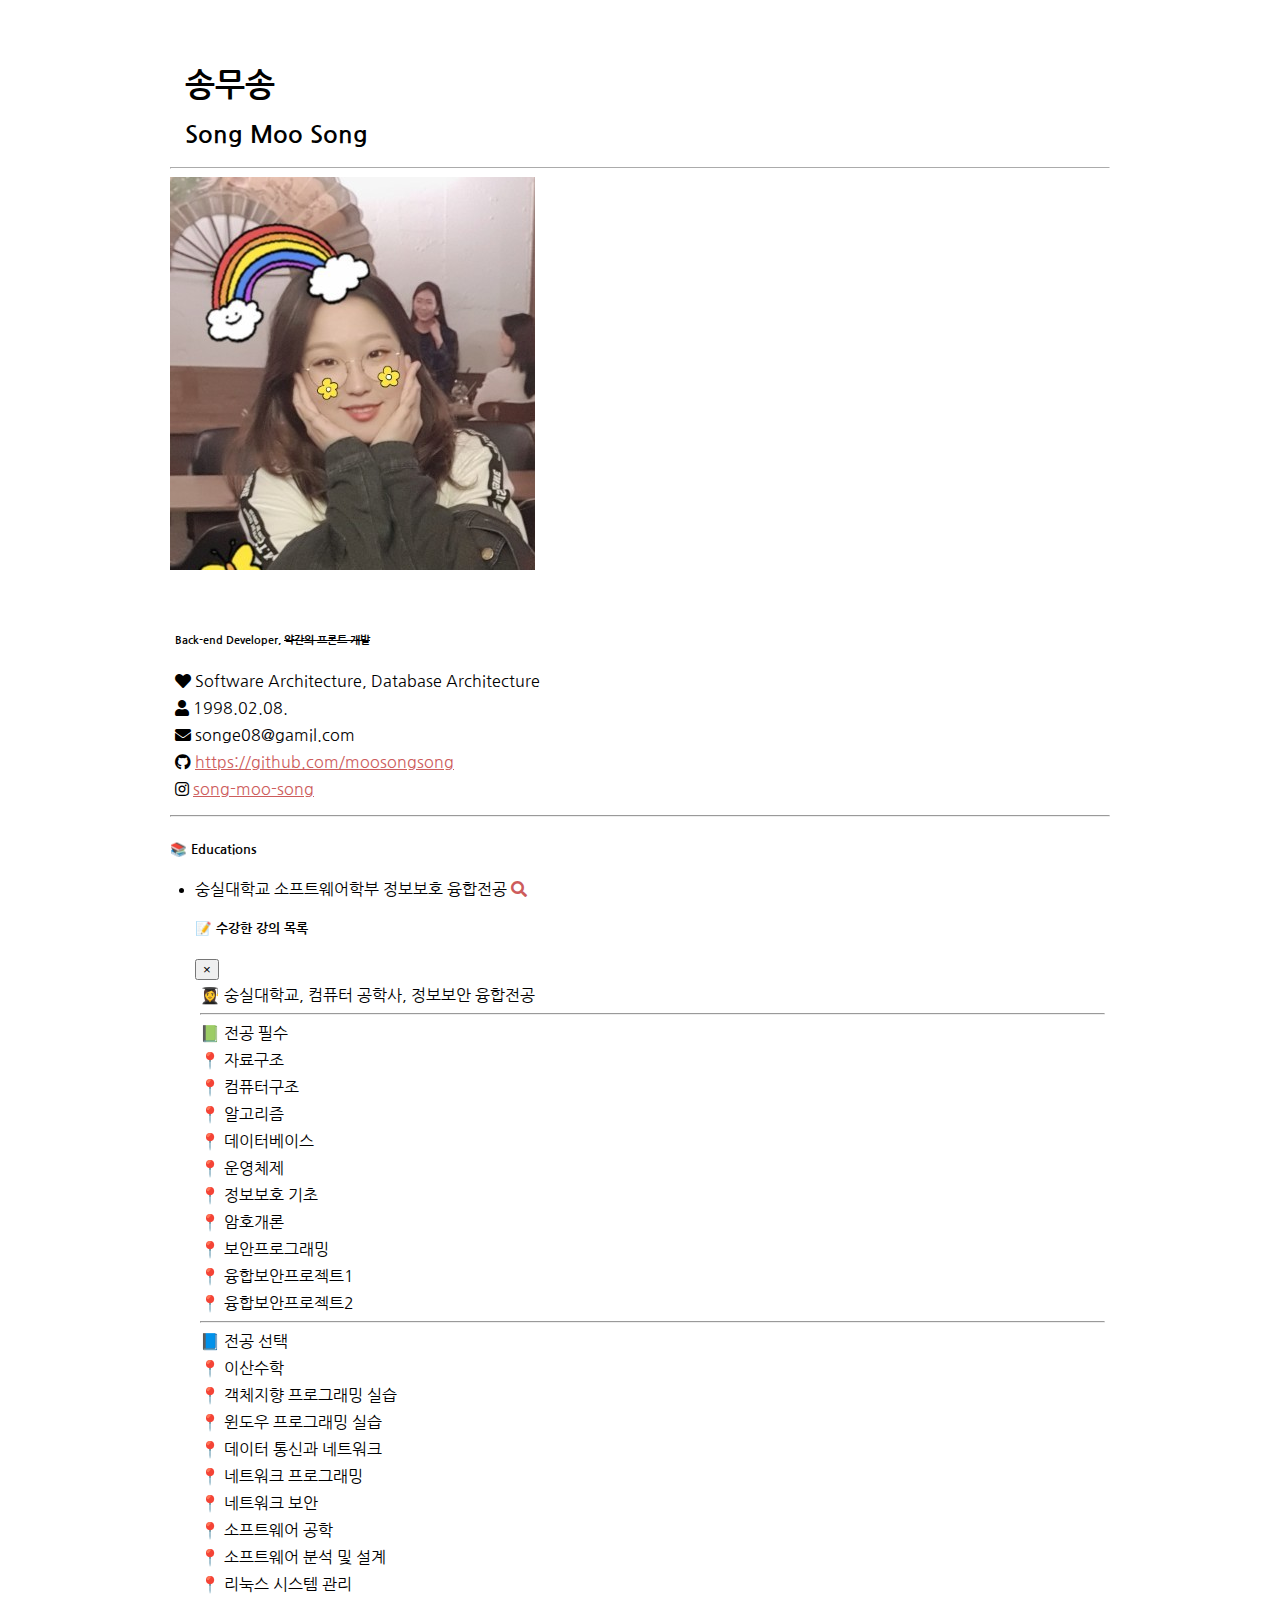
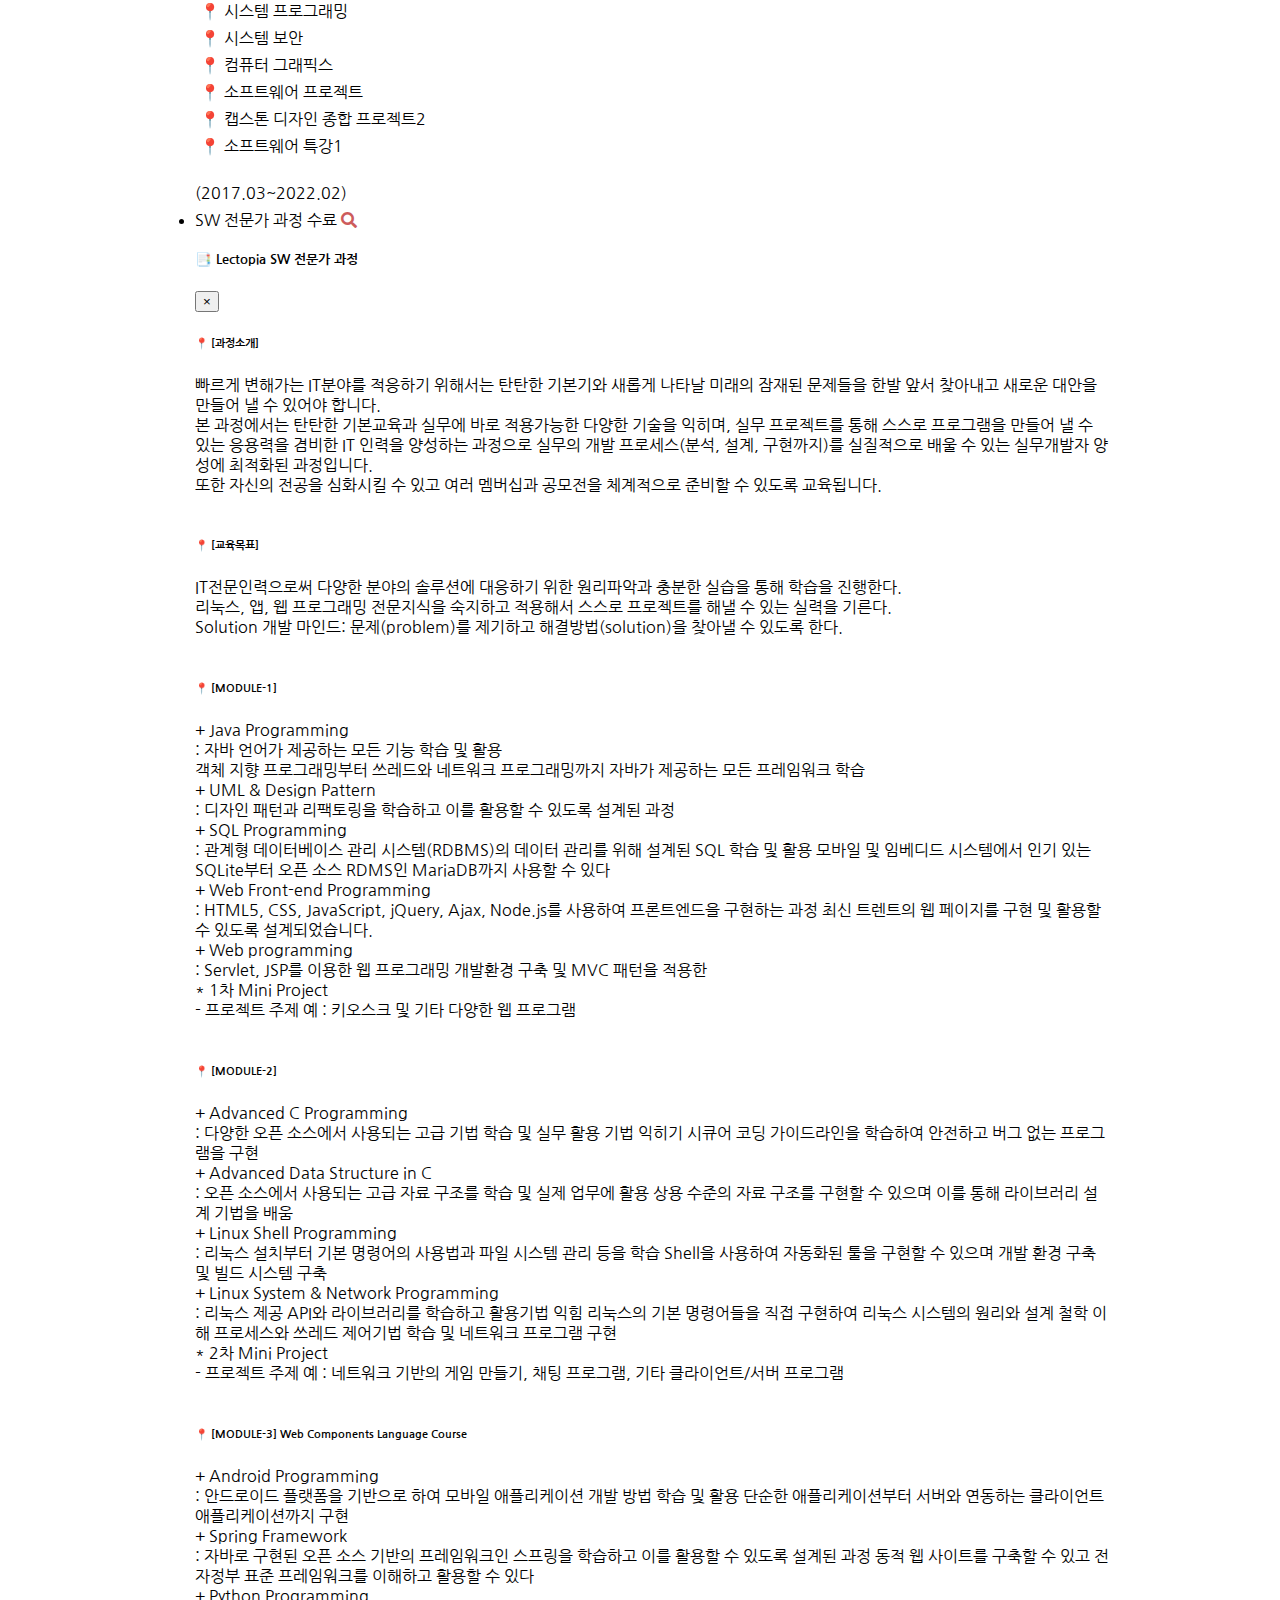
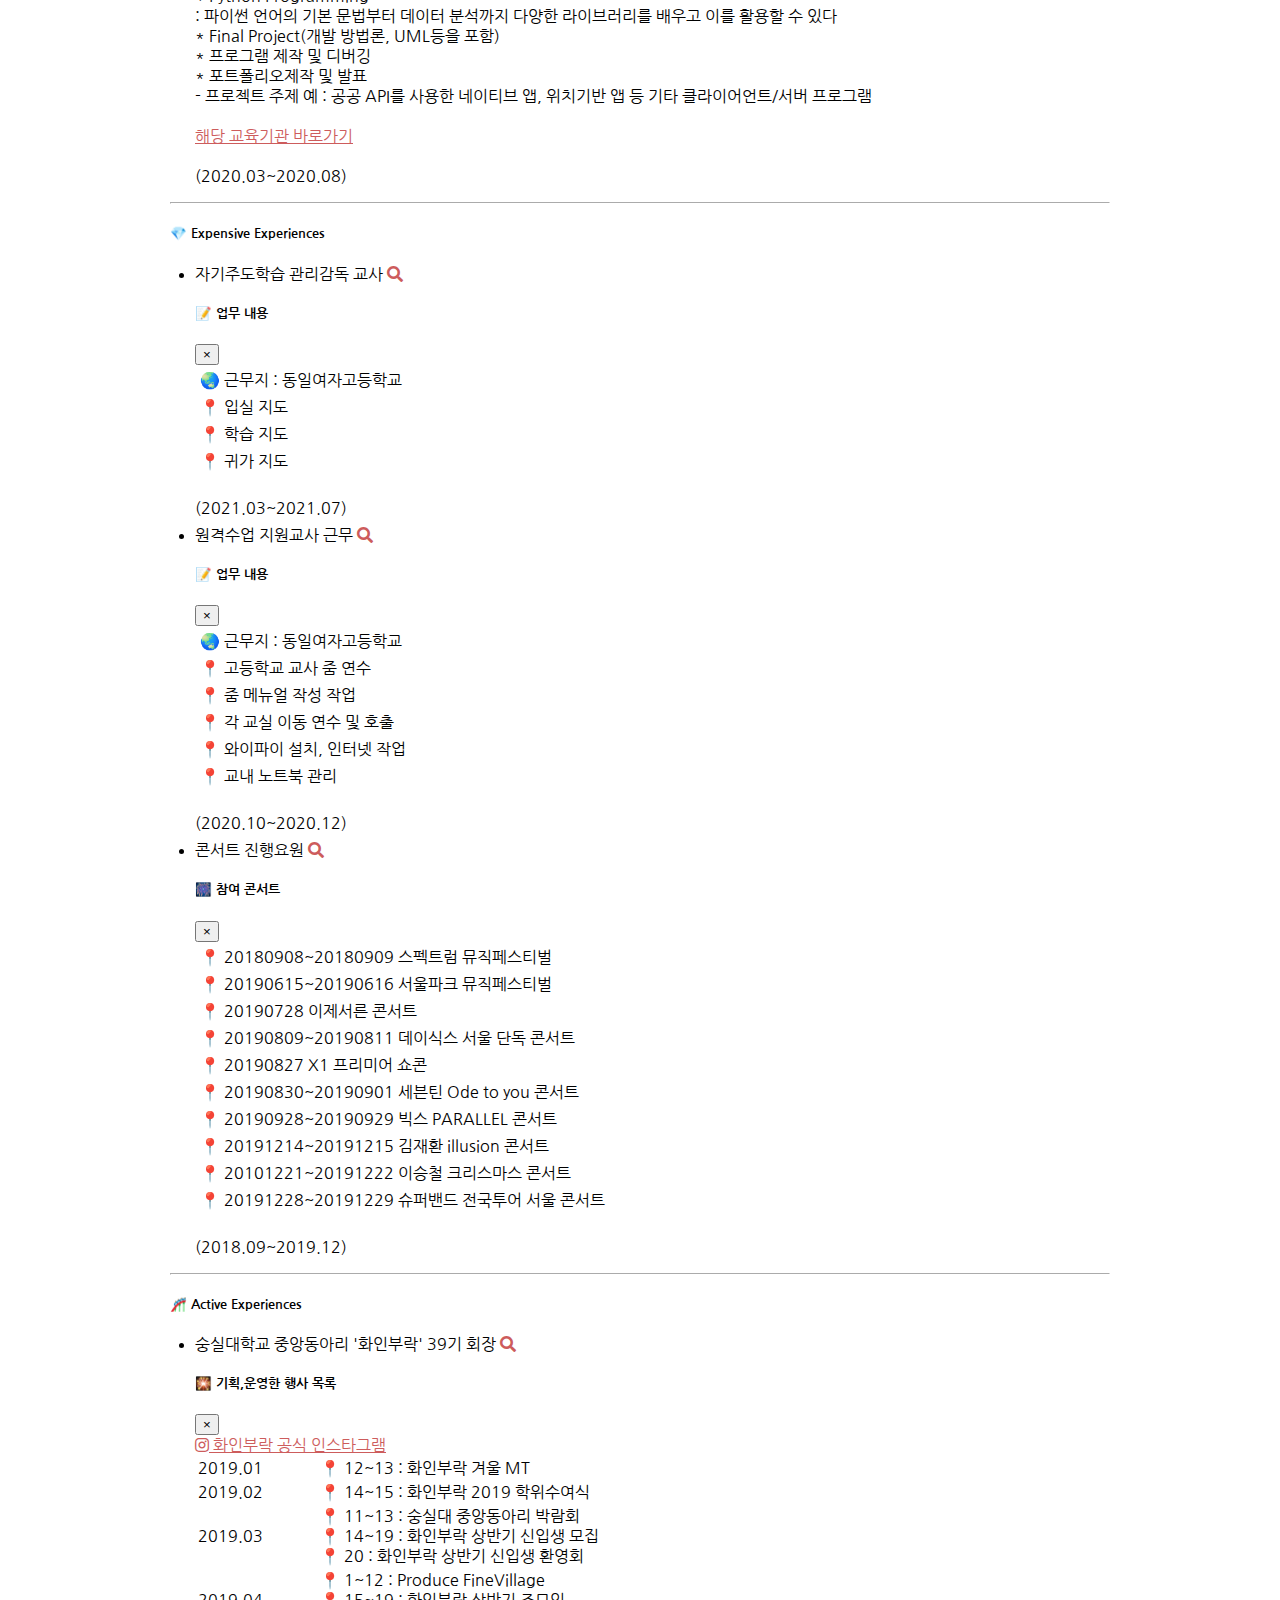
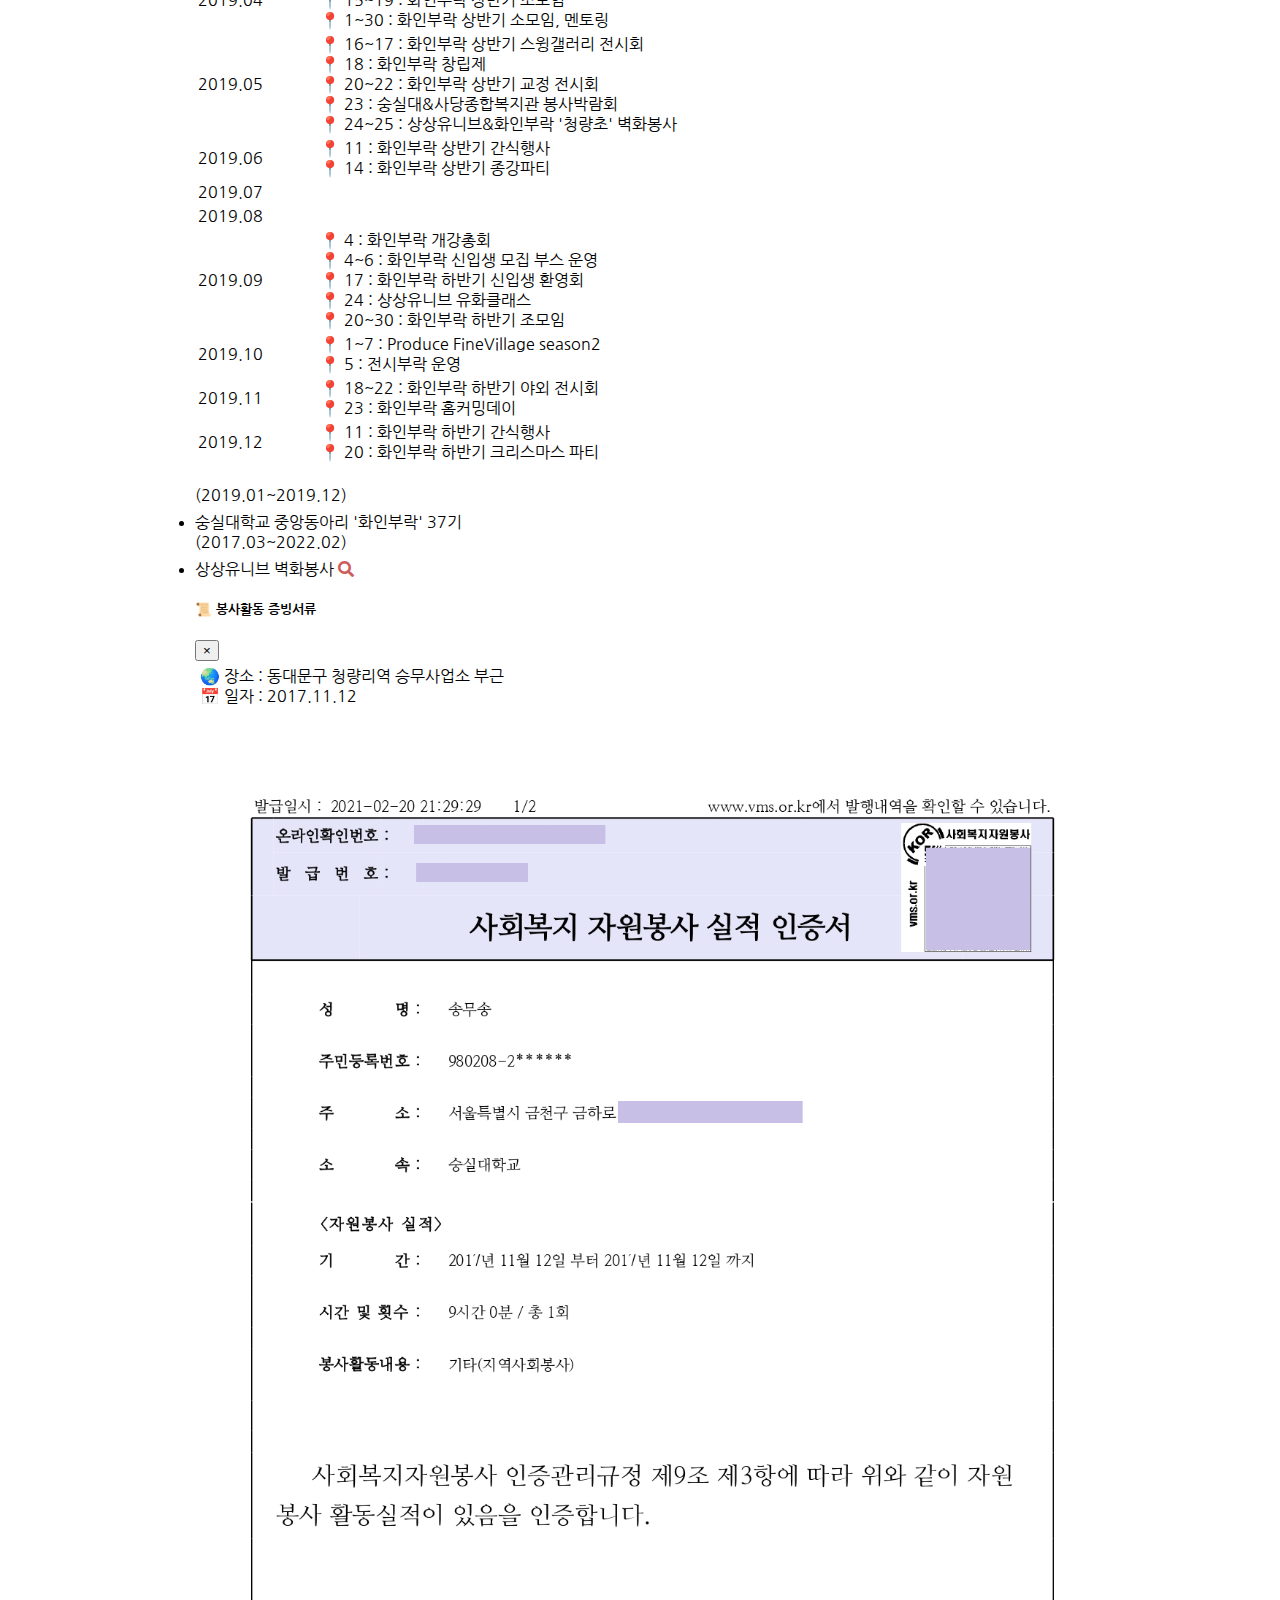
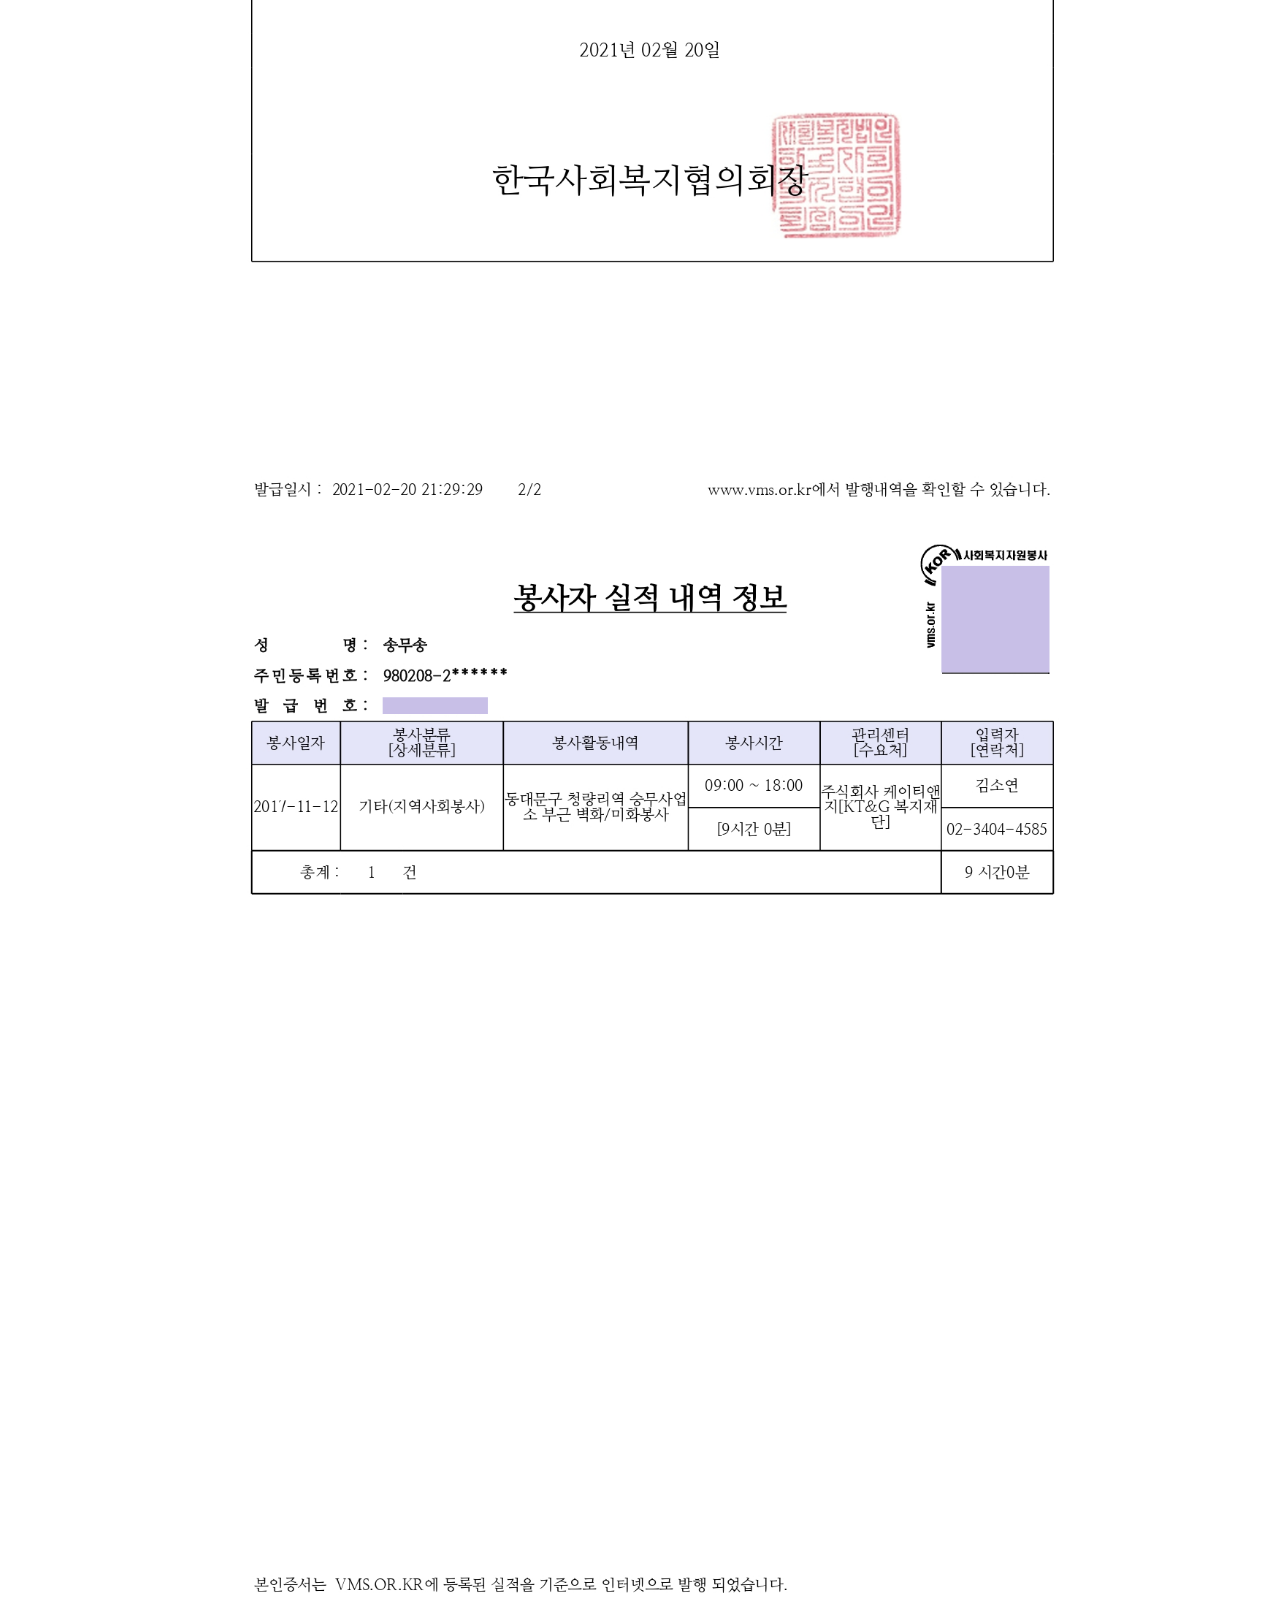
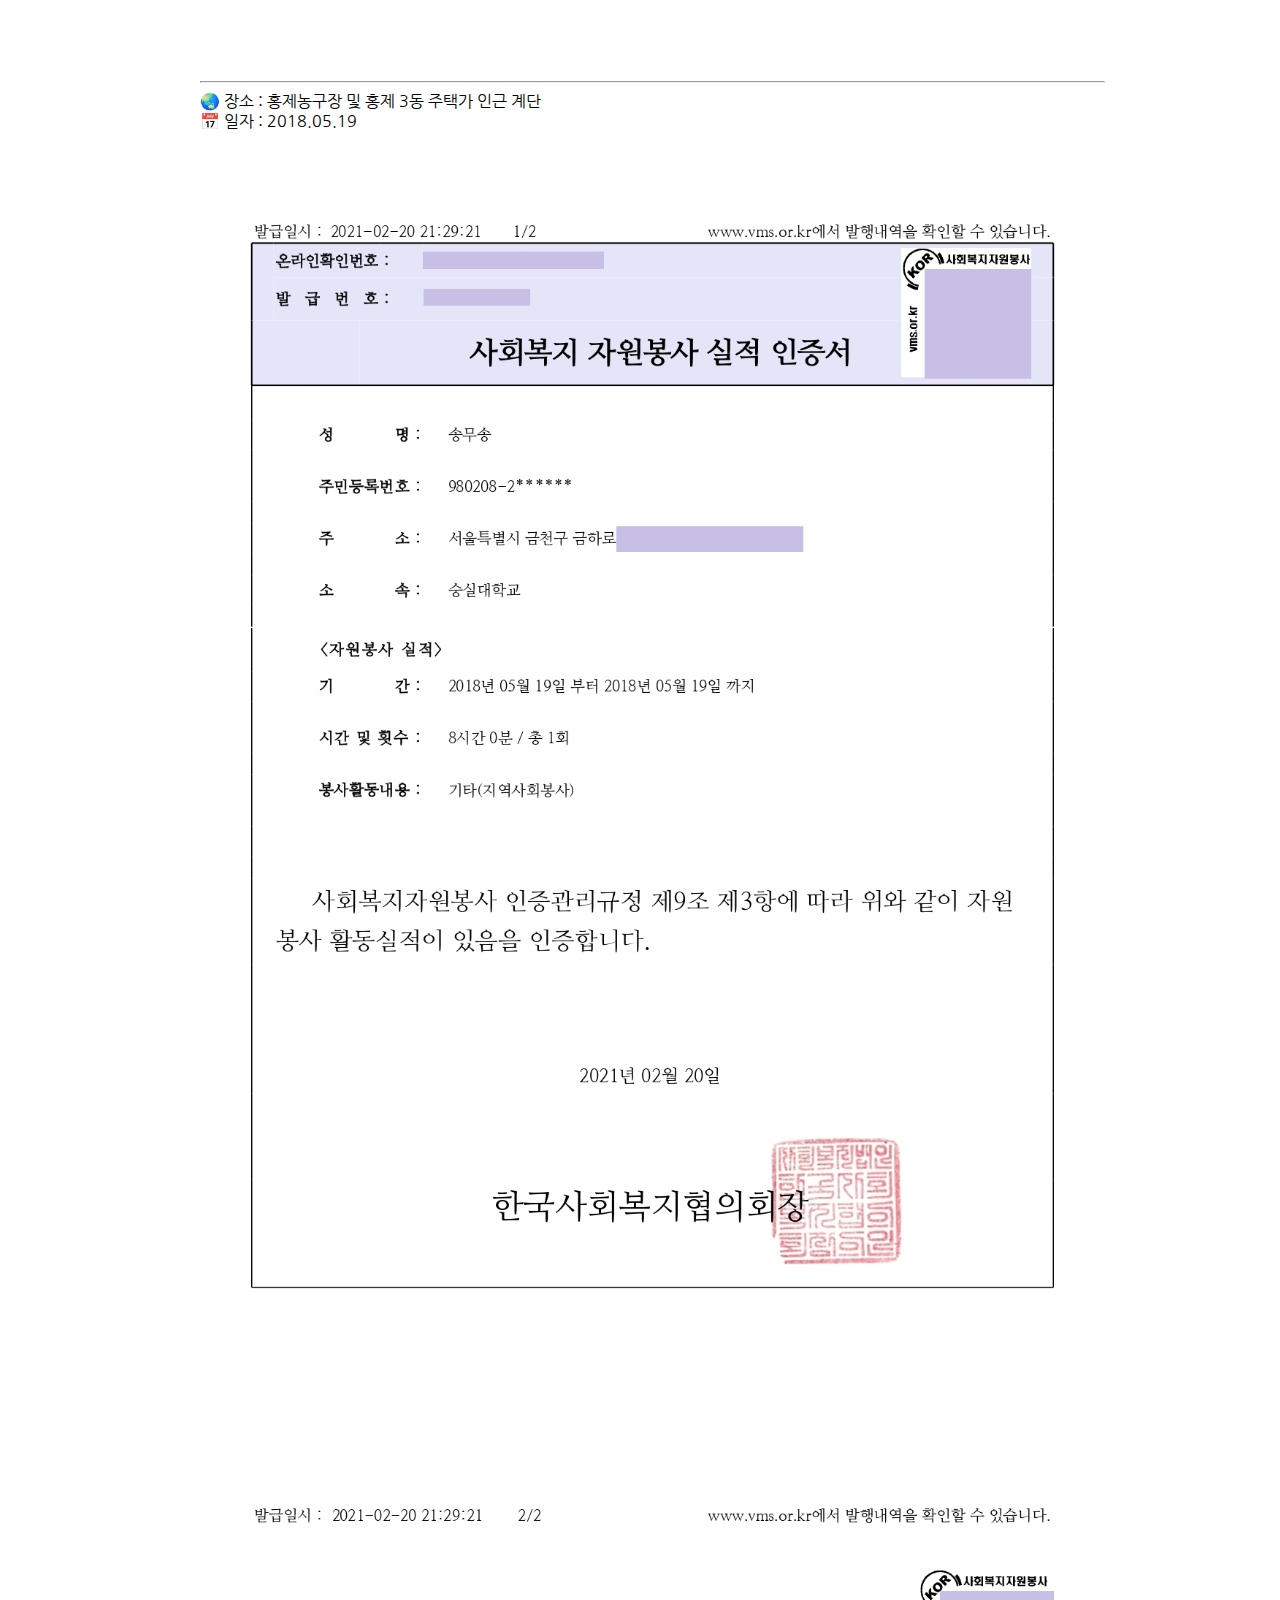
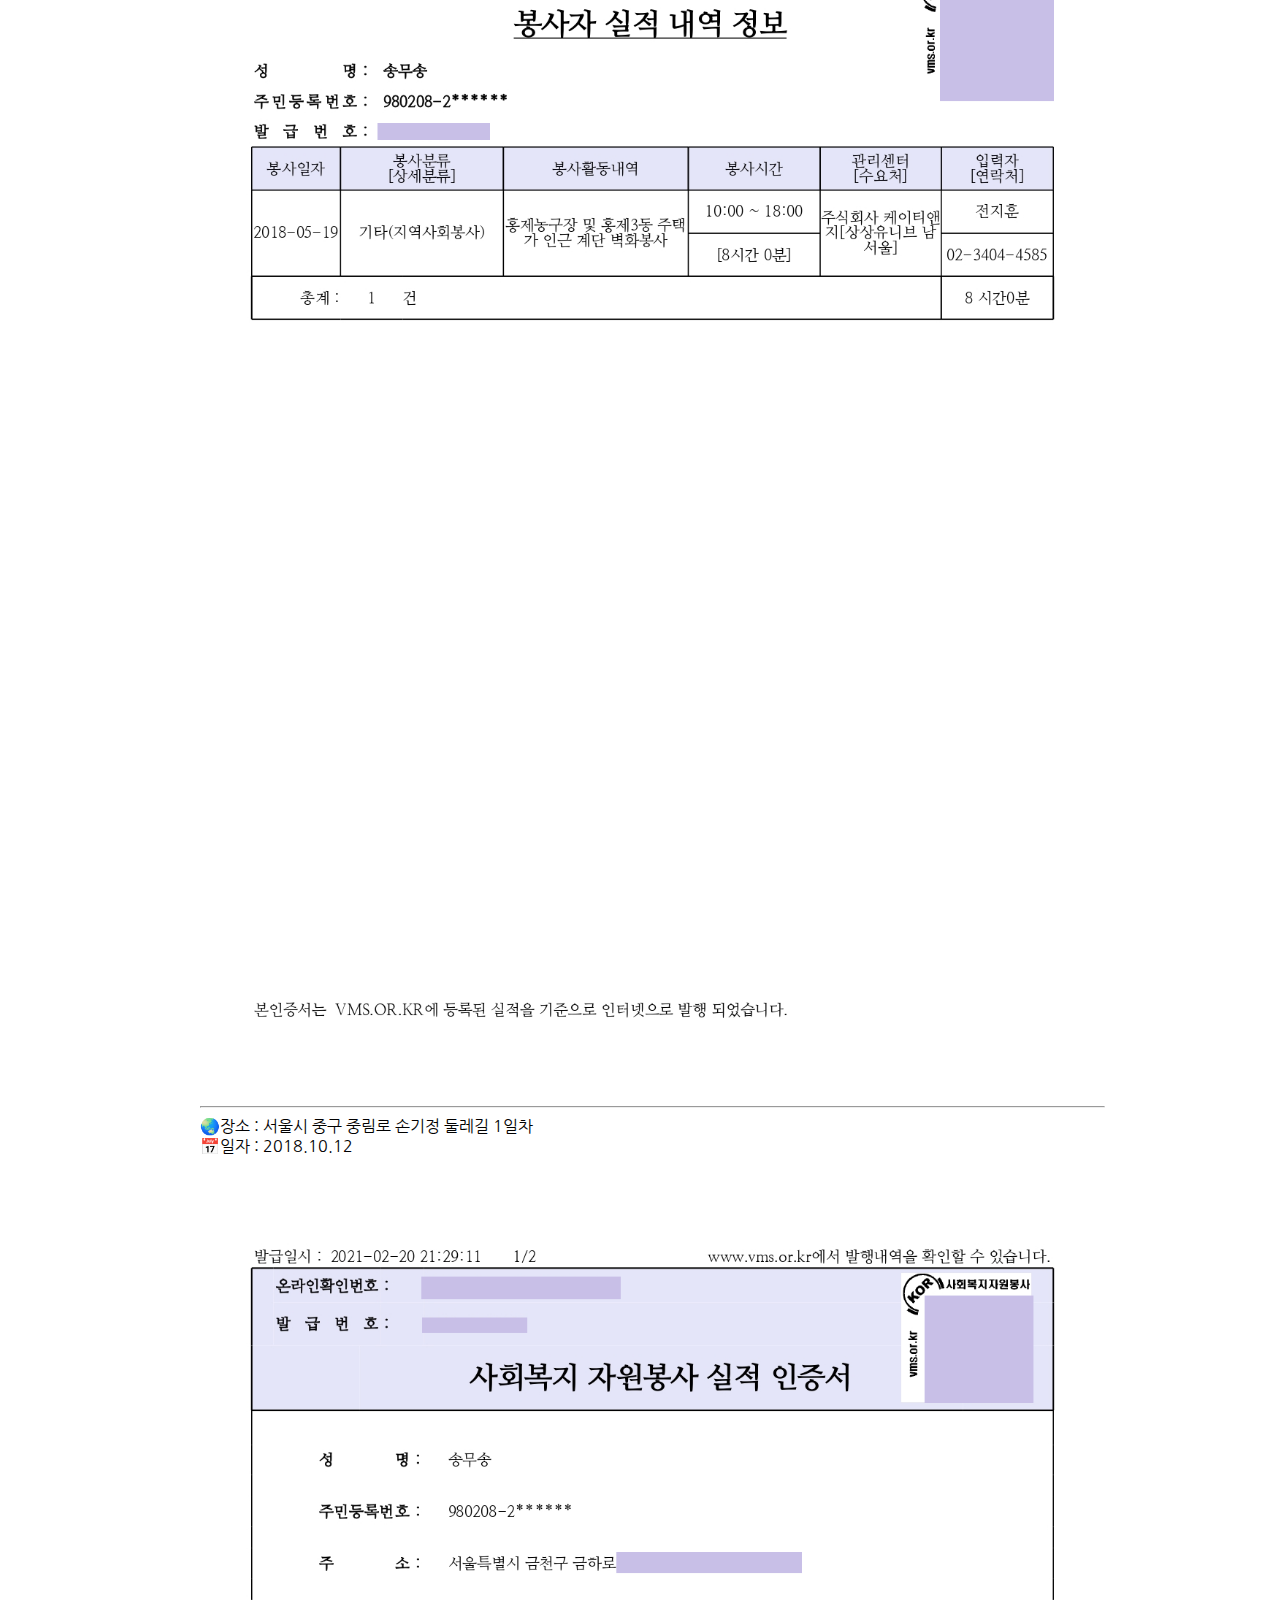
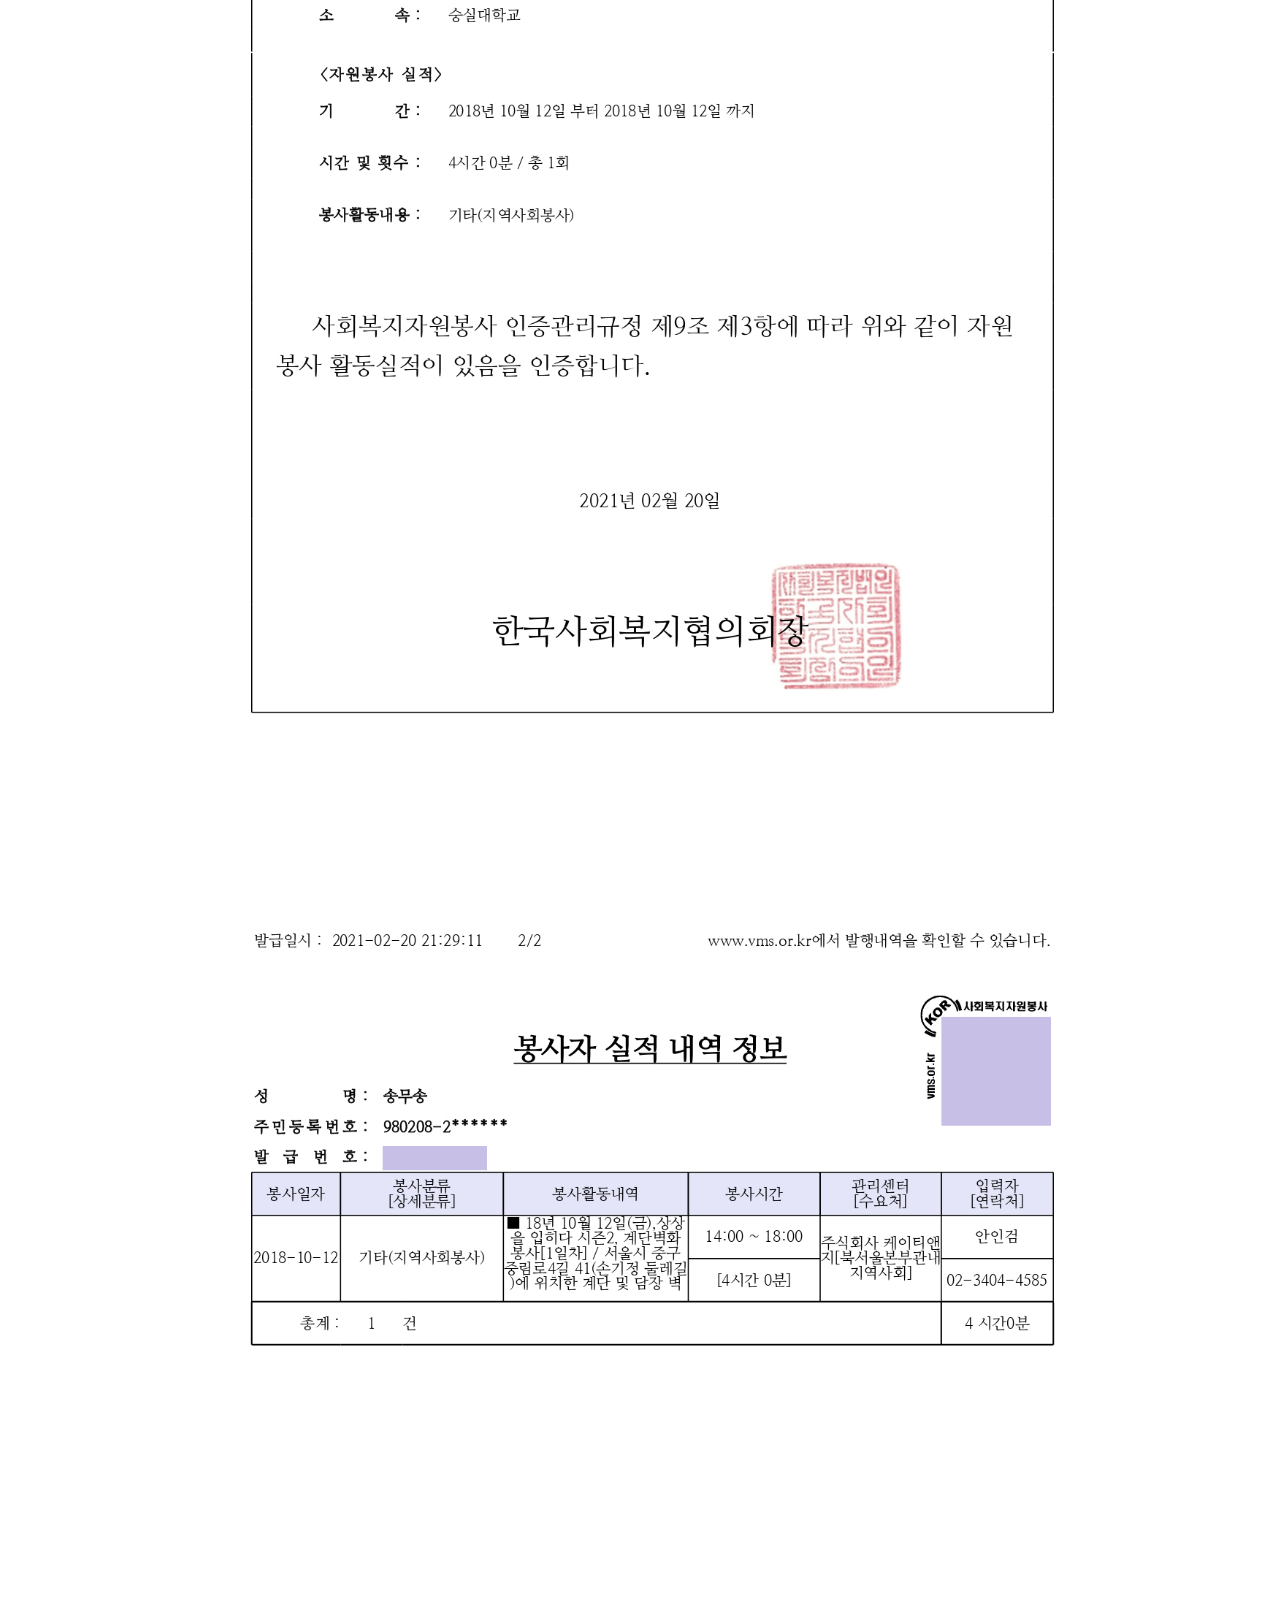
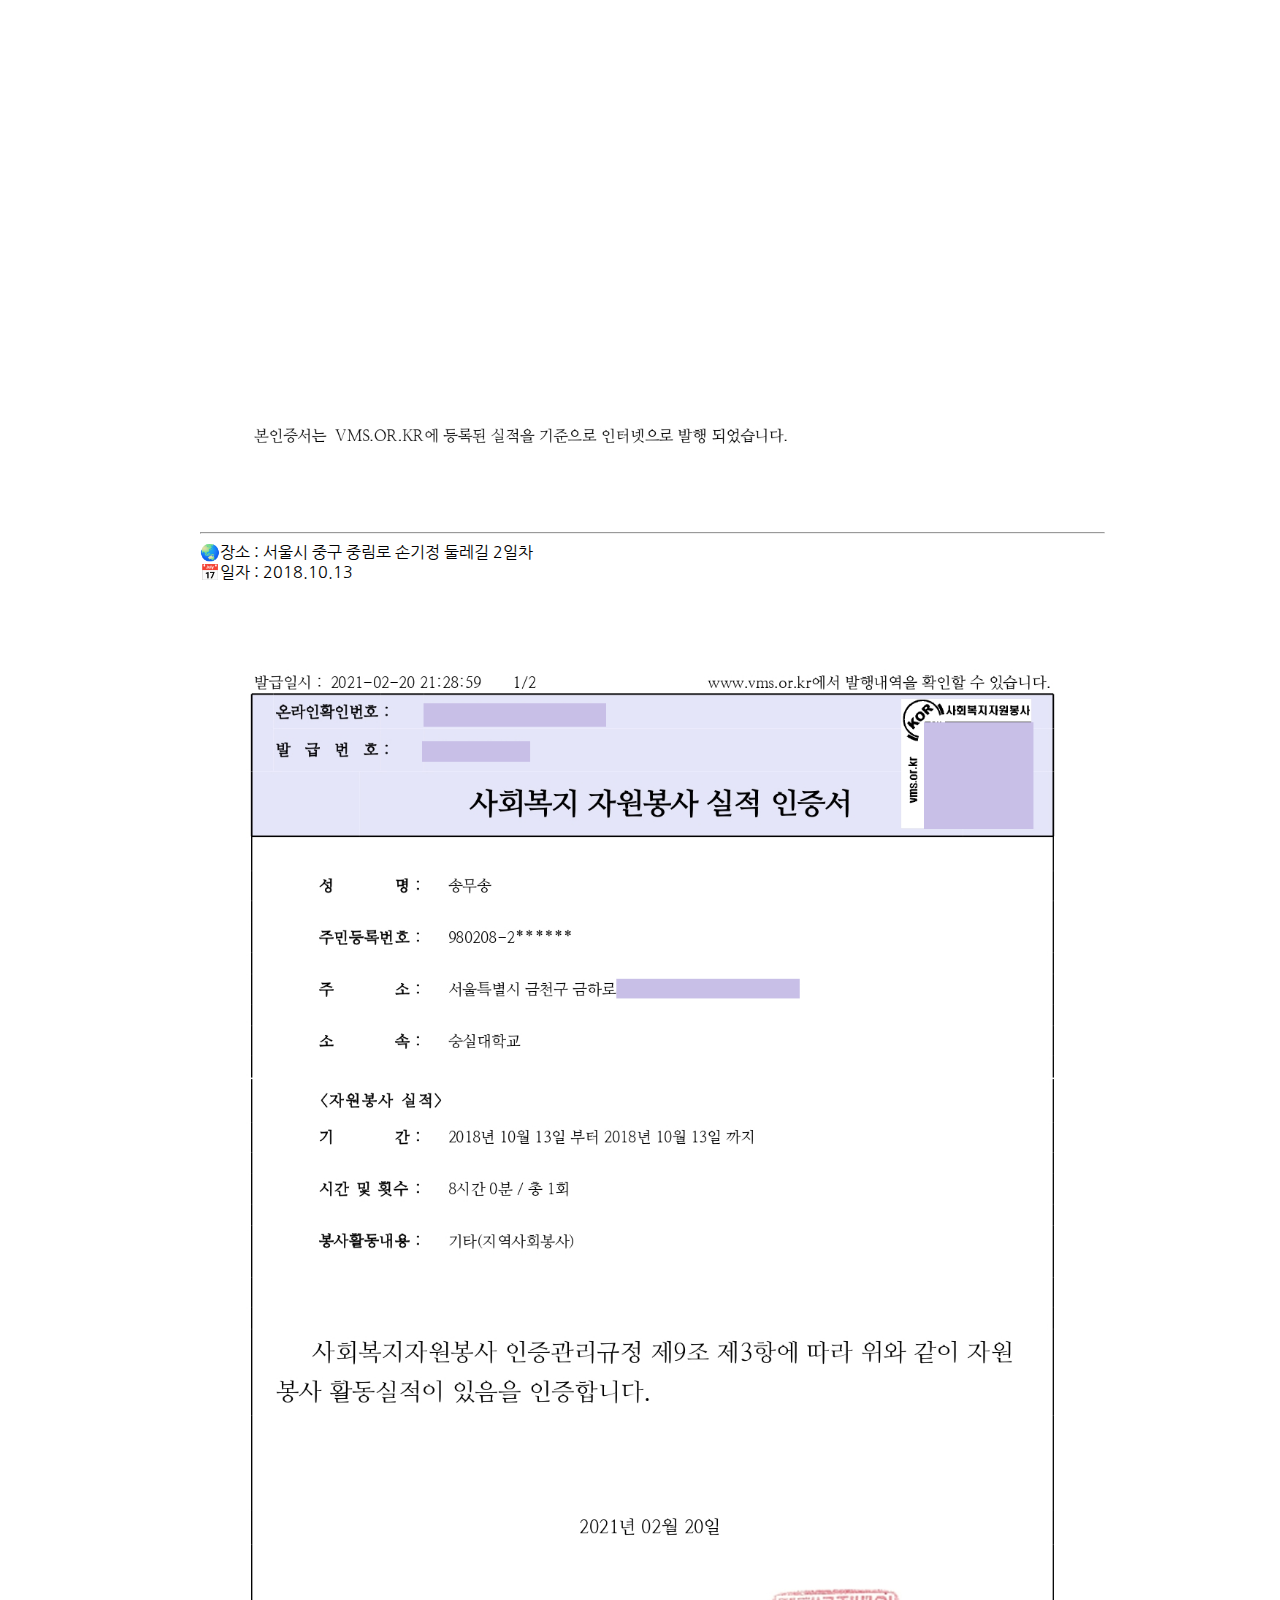
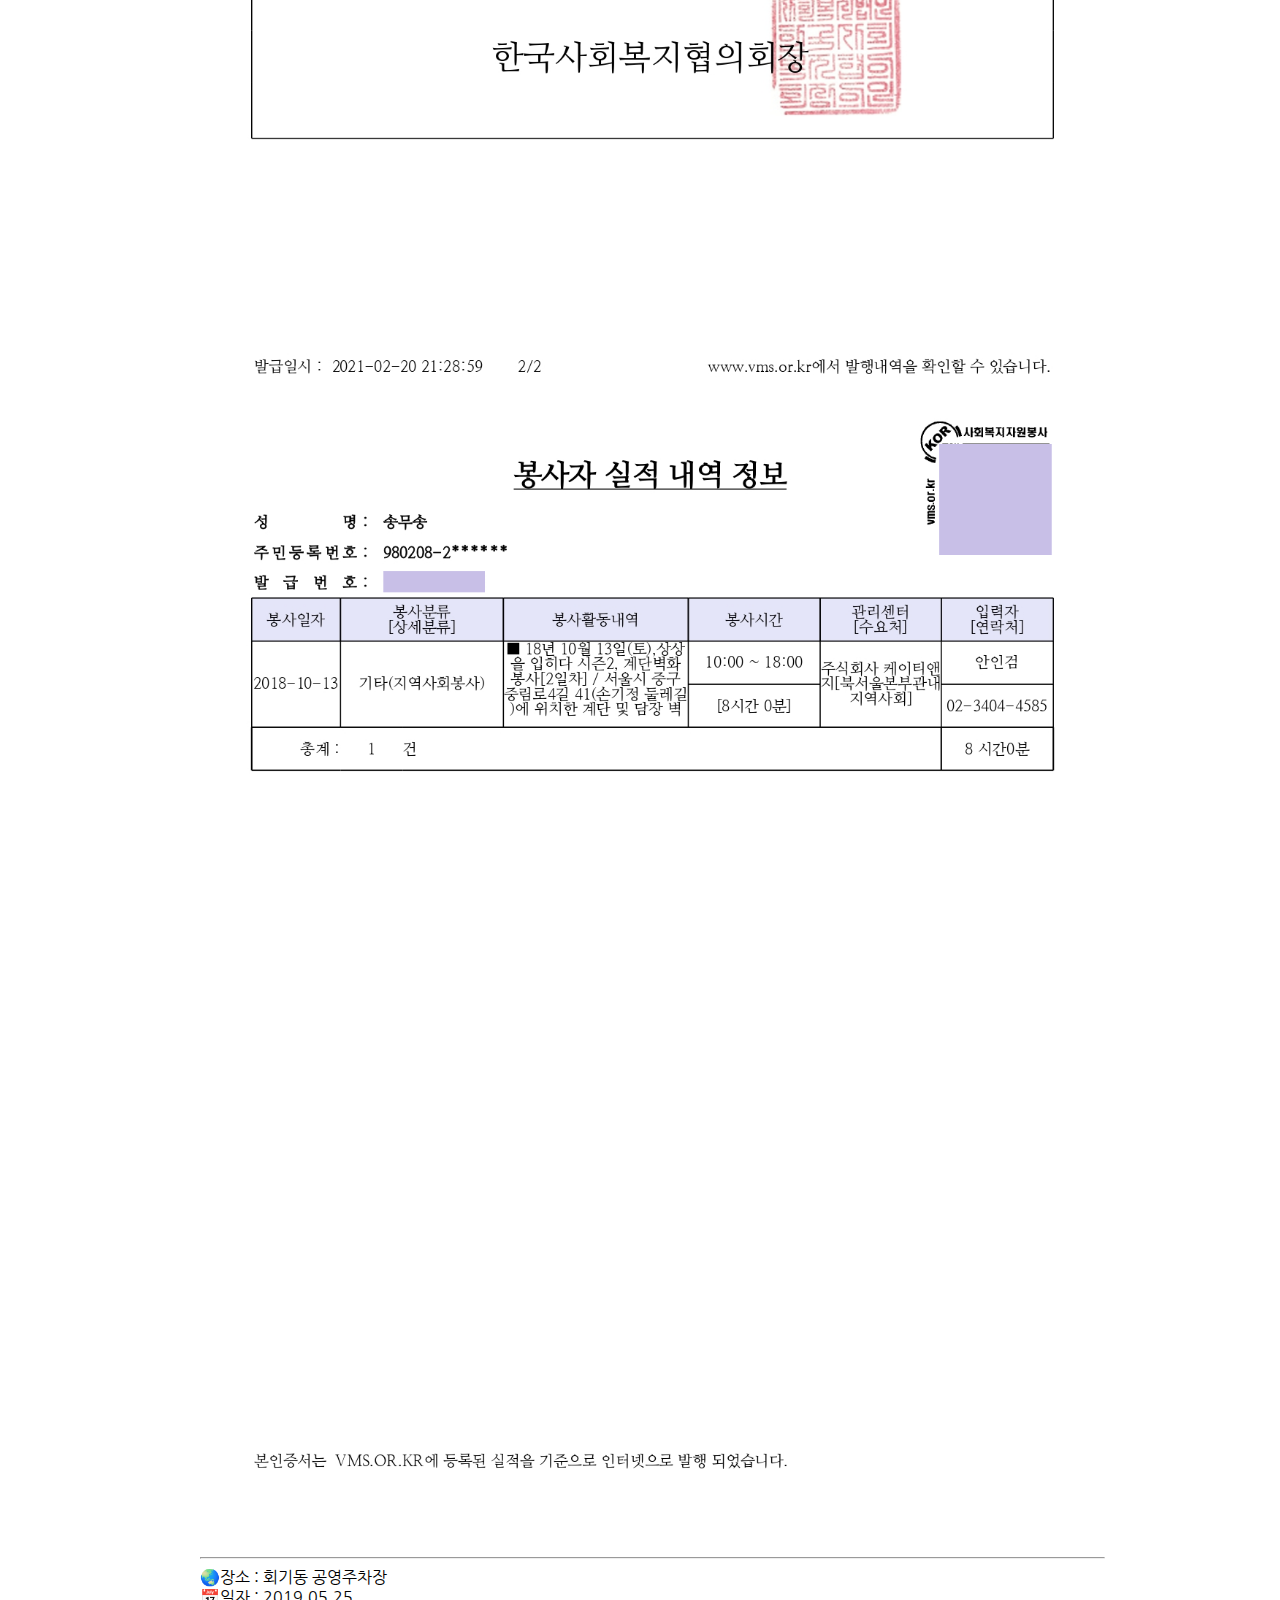
==== index.html @ 7c2f6c48 "upload 20210321" ====
<!DOCTYPE html>
<html lang="ko">
<head>
    <meta charset="UTF-8">
    <meta name="viewport" content="width=device-width, initial-scale=1, user-scalable=no"/>

    <title>Moosong's Portfolio</title>

    <link href="https://cdnjs.cloudflare.com/ajax/libs/font-awesome/5.13.0/css/all.min.css" rel="stylesheet">

    <!-- Bootstrap CSS -->
    <link rel="stylesheet" href="https://stackpath.bootstrapcdn.com/bootstrap/4.5.0/css/bootstrap.min.css"
          integrity="sha384-9aIt2nRpC12Uk9gS9baDl411NQApFmC26EwAOH8WgZl5MYYxFfc+NcPb1dKGj7Sk" crossorigin="anonymous">

    <!-- Optional JavaScript -->
    <!-- jQuery first, then Popper.js, then Bootstrap JS -->
    <script src="https://code.jquery.com/jquery-3.5.1.slim.min.js"
            integrity="sha384-DfXdz2htPH0lsSSs5nCTpuj/zy4C+OGpamoFVy38MVBnE+IbbVYUew+OrCXaRkfj"
            crossorigin="anonymous"></script>
    <script src="https://cdn.jsdelivr.net/npm/popper.js@1.16.0/dist/umd/popper.min.js"
            integrity="sha384-Q6E9RHvbIyZFJoft+2mJbHaEWldlvI9IOYy5n3zV9zzTtmI3UksdQRVvoxMfooAo"
            crossorigin="anonymous"></script>
    <script src="https://stackpath.bootstrapcdn.com/bootstrap/4.5.0/js/bootstrap.min.js"
            integrity="sha384-OgVRvuATP1z7JjHLkuOU7Xw704+h835Lr+6QL9UvYjZE3Ipu6Tp75j7Bh/kR0JKI"
            crossorigin="anonymous"></script>

    <link rel="preconnect" href="https://fonts.gstatic.com">
    <link href="https://fonts.googleapis.com/css2?family=Black+Han+Sans&family=Do+Hyeon&family=Nanum+Gothic&display=swap"
          rel="stylesheet">

    <link rel="stylesheet" href="style2021.css">
</head>
<body>
<div class="container fadein">
    <div style="height: 40px"></div>
    <header class="container-fluid ">
        <div class="padding_header">
            <h1>송무송</h1>
            <h2>Song Moo Song</h2>
        </div>

    </header>
    <hr class="non"/>
    <div class="container-fluid">

        <div class="row profile">
            <div class="col-12 col-sm-4">
                <img src="images/profile.png" alt="no img" class="rounded image_profile"/>
            </div>
            <div class="col-12 col-sm-8">
                <ol>
                    <li>
                        <h6>Back-end Developer, <span style="text-decoration: line-through">약간의 프론트 개발</span></h6>
                    </li>
                    <li>
                        <i class="fas fa-heart"></i>
                        Software Architecture, Database Architecture
                    </li>
                    <li>
                        <i class="fas fa-user"></i>
                        1998.02.08.
                    </li>
                    <li>
                        <i class="fas fa-envelope"></i>
                        songe08@gamil.com
                    </li>
                    <li>
                        <i class="fab fa-github"></i>
                        <a href="https://github.com/moosongsong">https://github.com/moosongsong</a>
                    </li>
<!--                    <li>-->
<!--                        <i class="fas fa-pencil-alt"></i>-->
<!--                        <a href="https://clotty-cloud.tistory.com/">https://clotty-cloud.tistory.com/</a>-->
<!--                    </li>-->
                    <li>
                        <i class="fab fa-instagram"></i>
                        <a href="https://www.instagram.com/song_moo_song/">song-moo-song</a>
                    </li>
                </ol>
            </div>
        </div>

        <hr class="" style="margin-bottom: 25px;"/>

        <div class="row contents">
            <div class="col-12 col-sm-6">

                <h5>📚 Educations</h5>
                <ul>
                    <li>
                        숭실대학교 소프트웨어학부 정보보호 융합전공
                        <a href="#" data-toggle="modal" data-target="#UnivModal"><i class="fas fa-search"></i></a>
                        <div class="modal fade" id="UnivModal" tabindex="-1" role="dialog"
                             aria-labelledby="UnivModalLabel"
                             aria-hidden="true">
                            <div class="modal-dialog  modal-dialog-centered modal-dialog-scrollable" role="document">
                                <div class="modal-content">
                                    <div class="modal-header">
                                        <h5 class="modal-title" id="UnivModalLabel">📝 수강한 강의 목록</h5>
                                        <button type="button" class="close" data-dismiss="modal"
                                                aria-label="Close"><span
                                                aria-hidden="true">&times;</span></button>
                                    </div>
                                    <div class="modal-body">
                                        <ol>
                                            <li>👩‍🎓 숭실대학교, 컴퓨터 공학사, 정보보안 융합전공</li>
                                            <hr/>
                                            <li>📗 전공 필수</li>
                                            <li>📍 자료구조</li>
                                            <li>📍 컴퓨터구조</li>
                                            <li>📍 알고리즘</li>
                                            <li>📍 데이터베이스</li>
                                            <li>📍 운영체제</li>
                                            <li>📍 정보보호 기초</li>
                                            <li>📍 암호개론</li>
                                            <li>📍 보안프로그래밍</li>
                                            <li>📍 융합보안프로젝트1</li>
                                            <li>📍 융합보안프로젝트2</li>
                                            <hr/>
                                            <li>📘 전공 선택</li>
                                            <li>📍 이산수학</li>
                                            <li>📍 객체지향 프로그래밍 실습</li>
                                            <li>📍 윈도우 프로그래밍 실습</li>
                                            <li>📍 데이터 통신과 네트워크</li>
                                            <li>📍 네트워크 프로그래밍</li>
                                            <li>📍 네트워크 보안</li>
                                            <li>📍 소프트웨어 공학</li>
                                            <li>📍 소프트웨어 분석 및 설계</li>
                                            <li>📍 리눅스 시스템 관리</li>
                                            <li>📍 시스템 프로그래밍</li>
                                            <li>📍 시스템 보안</li>
                                            <li>📍 컴퓨터 그래픽스</li>
                                            <li>📍 소프트웨어 프로젝트</li>
<!--                                            <li>📍 캡스톤 디자인 종합 프로젝트1</li>-->
                                            <li>📍 캡스톤 디자인 종합 프로젝트2</li>
<!--                                            <li>📍 캡스톤 디자인 종합 프로젝트3</li>-->
                                            <li>📍 소프트웨어 특강1</li>
<!--                                            <li>📍 소프트웨어 특강2</li>-->
                                        </ol>
                                    </div>
                                </div>
                            </div>
                        </div>
                        <br/>(2017.03~2022.02)
                    </li>
                    <li>
                        SW 전문가 과정 수료
                        <a href="#" data-toggle="modal" data-target="#SWExpertModal"><i class="fas fa-search"></i></a>
                        <div class="modal fade" id="SWExpertModal" tabindex="-1" role="dialog"
                             aria-labelledby="SWExpertModalLabel"
                             aria-hidden="true">
                            <div class="modal-dialog  modal-dialog-centered modal-dialog-scrollable" role="document">
                                <div class="modal-content">
                                    <div class="modal-header">
                                        <h5 class="modal-title" id="SWExpertModalLabel">📑 Lectopia SW 전문가 과정</h5>
                                        <button type="button" class="close" data-dismiss="modal"
                                                aria-label="Close"><span
                                                aria-hidden="true">&times;</span></button>
                                    </div>
                                    <div class="modal-body">
                                        <h6>📍 [과정소개]</h6>
                                        빠르게 변해가는 IT분야를 적응하기 위해서는 탄탄한 기본기와 새롭게 나타날 미래의 잠재된 문제들을 한발 앞서 찾아내고 새로운 대안을 만들어 낼
                                        수
                                        있어야 합니다.<br/>
                                        본 과정에서는 탄탄한 기본교육과 실무에 바로 적용가능한 다양한 기술을 익히며, 실무 프로젝트를 통해 스스로 프로그램을 만들어 낼 수 있는
                                        응용력을
                                        겸비한 IT 인력을 양성하는 과정으로 실무의 개발 프로세스(분석, 설계, 구현까지)를 실질적으로 배울 수 있는 실무개발자 양성에 최적화된
                                        과정입니다.<br/>
                                        또한 자신의 전공을 심화시킬 수 있고 여러 멤버십과 공모전을 체계적으로 준비할 수 있도록 교육됩니다.<br/>
                                        <br/>

                                        <h6>📍 [교육목표]</h6>
                                        IT전문인력으로써 다양한 분야의 솔루션에 대응하기 위한 원리파악과 충분한 실습을 통해 학습을 진행한다.<br/>
                                        리눅스, 앱, 웹 프로그래밍 전문지식을 숙지하고 적용해서 스스로 프로젝트를 해낼 수 있는 실력을 기른다.<br/>
                                        Solution 개발 마인드: 문제(problem)를 제기하고 해결방법(solution)을 찾아낼 수 있도록 한다.<br/>
                                        <br/>

                                        <h6>📍 [MODULE-1]</h6>
                                        + Java Programming<br/>
                                        : 자바 언어가 제공하는 모든 기능 학습 및 활용<br/>
                                        객체 지향 프로그래밍부터 쓰레드와 네트워크 프로그래밍까지 자바가 제공하는 모든 프레임워크 학습
                                        <br/>
                                        + UML & Design Pattern<br/>
                                        : 디자인 패턴과 리팩토링을 학습하고 이를 활용할 수 있도록 설계된 과정
                                        <br/>
                                        + SQL Programming<br/>
                                        : 관계형 데이터베이스 관리 시스템(RDBMS)의 데이터 관리를 위해 설계된 SQL 학습 및 활용
                                        모바일 및 임베디드 시스템에서 인기 있는 SQLite부터 오픈 소스 RDMS인 MariaDB까지 사용할 수 있다
                                        <br/>
                                        + Web Front-end Programming<br/>
                                        : HTML5, CSS, JavaScript, jQuery, Ajax, Node.js를 사용하여 프론트엔드을 구현하는 과정
                                        최신 트렌트의 웹 페이지를 구현 및 활용할 수 있도록 설계되었습니다.
                                        <br/>
                                        + Web programming<br/>
                                        : Servlet, JSP를 이용한 웹 프로그래밍 개발환경 구축 및 MVC 패턴을 적용한
                                        <br/>
                                        * 1차 Mini Project<br/>
                                        - 프로젝트 주제 예 : 키오스크 및 기타 다양한 웹 프로그램<br/>
                                        <br/>

                                        <h6>📍 [MODULE-2]</h6>
                                        + Advanced C Programming<br/>
                                        : 다양한 오픈 소스에서 사용되는 고급 기법 학습 및 실무 활용 기법 익히기
                                        시큐어 코딩 가이드라인을 학습하여 안전하고 버그 없는 프로그램을 구현
                                        <br/>
                                        + Advanced Data Structure in C<br/>
                                        : 오픈 소스에서 사용되는 고급 자료 구조를 학습 및 실제 업무에 활용
                                        상용 수준의 자료 구조를 구현할 수 있으며 이를 통해 라이브러리 설계 기법을 배움
                                        <br/>
                                        + Linux Shell Programming<br/>
                                        : 리눅스 설치부터 기본 명령어의 사용법과 파일 시스템 관리 등을 학습
                                        Shell을 사용하여 자동화된 툴을 구현할 수 있으며 개발 환경 구축 및 빌드 시스템 구축
                                        <br/>
                                        + Linux System & Network Programming<br/>
                                        : 리눅스 제공 API와 라이브러리를 학습하고 활용기법 익힘
                                        리눅스의 기본 명령어들을 직접 구현하여 리눅스 시스템의 원리와 설계 철학 이해
                                        프로세스와 쓰레드 제어기법 학습 및 네트워크 프로그램 구현
                                        <br/>
                                        * 2차 Mini Project<br/>
                                        - 프로젝트 주제 예 : 네트워크 기반의 게임 만들기, 채팅 프로그램, 기타 클라이언트/서버 프로그램
                                        <br/><br/>

                                        <h6>📍 [MODULE-3] Web Components Language Course</h6>
                                        + Android Programming<br/>
                                        : 안드로이드 플랫폼을 기반으로 하여 모바일 애플리케이션 개발 방법 학습 및 활용
                                        단순한 애플리케이션부터 서버와 연동하는 클라이언트 애플리케이션까지 구현
                                        <br/>
                                        + Spring Framework<br/>
                                        : 자바로 구현된 오픈 소스 기반의 프레임워크인 스프링을 학습하고 이를 활용할 수 있도록 설계된 과정
                                        동적 웹 사이트를 구축할 수 있고 전자정부 표준 프레임워크를 이해하고 활용할 수 있다
                                        <br/>
                                        + Python Programming<br/>
                                        : 파이썬 언어의 기본 문법부터 데이터 분석까지 다양한 라이브러리를 배우고 이를 활용할 수 있다
                                        <br/>
                                        * Final Project(개발 방법론, UML등을 포함)<br/>
                                        * 프로그램 제작 및 디버깅<br/>
                                        * 포트폴리오제작 및 발표<br/>
                                        - 프로젝트 주제 예 : 공공 API를 사용한 네이티브 앱, 위치기반 앱 등 기타 클라이어언트/서버 프로그램
                                        <br/><br/>
                                        <a href="https://www.lectopia.com/main/index.php?behavior=main">해당 교육기관 바로가기</a>
                                    </div>
                                </div>
                            </div>
                        </div>
                        <br/>(2020.03~2020.08)
                    </li>
                </ul>
                <hr class="non"/>

                <h5>💎 Expensive Experiences</h5>
                <ul>
                    <li>
                        자기주도학습 관리감독 교사
                        <a href="#" data-toggle="modal" data-target="#alba2Modal"><i class="fas fa-search"></i></a>
                        <div class="modal fade" id="alba2Modal" tabindex="-1" role="dialog"
                             aria-labelledby="alba2ModalLabel"
                             aria-hidden="true">
                            <div class="modal-dialog  modal-dialog-centered modal-dialog-scrollable" role="document">
                                <div class="modal-content">
                                    <div class="modal-header">
                                        <h5 class="modal-title" id="alba2ModalLabel">📝 업무 내용</h5>
                                        <button type="button" class="close" data-dismiss="modal"
                                                aria-label="Close"><span
                                                aria-hidden="true">&times;</span></button>
                                    </div>
                                    <div class="modal-body">
                                        <ol>
                                            <li>🌏 근무지 : 동일여자고등학교</li>
                                            <li>📍 입실 지도</li>
                                            <li>📍 학습 지도</li>
                                            <li>📍 귀가 지도</li>
                                        </ol>
                                    </div>
                                </div>
                            </div>
                        </div>
                        <br/>(2021.03~2021.07)
                    </li>
                    <li>
                        원격수업 지원교사 근무
                        <a href="#" data-toggle="modal" data-target="#albaModal"><i class="fas fa-search"></i></a>
                        <div class="modal fade" id="albaModal" tabindex="-1" role="dialog"
                             aria-labelledby="albaModalLabel"
                             aria-hidden="true">
                            <div class="modal-dialog  modal-dialog-centered modal-dialog-scrollable" role="document">
                                <div class="modal-content">
                                    <div class="modal-header">
                                        <h5 class="modal-title" id="albaModalLabel">📝 업무 내용</h5>
                                        <button type="button" class="close" data-dismiss="modal"
                                                aria-label="Close"><span
                                                aria-hidden="true">&times;</span></button>
                                    </div>
                                    <div class="modal-body">
                                        <ol>
                                            <li>🌏 근무지 : 동일여자고등학교</li>
                                            <li>📍 고등학교 교사 줌 연수</li>
                                            <li>📍 줌 메뉴얼 작성 작업</li>
                                            <li>📍 각 교실 이동 연수 및 호출</li>
                                            <li>📍 와이파이 설치, 인터넷 작업</li>
                                            <li>📍 교내 노트북 관리</li>
                                        </ol>
                                    </div>
                                </div>
                            </div>
                        </div>
                        <br/>(2020.10~2020.12)
                    </li>
                    <li>
                        콘서트 진행요원
                        <a href="#" data-toggle="modal" data-target="#concertModal"> <i class="fas fa-search"></i></a>
                        <div class="modal fade" id="concertModal" tabindex="-1" role="dialog"
                             aria-labelledby="concertModalLabel"
                             aria-hidden="true">
                            <div class="modal-dialog  modal-dialog-centered modal-dialog-scrollable" role="document">
                                <div class="modal-content">
                                    <div class="modal-header">
                                        <h5 class="modal-title" id="concertModalLabel">🎆 참여 콘서트</h5>
                                        <button type="button" class="close" data-dismiss="modal"
                                                aria-label="Close"><span
                                                aria-hidden="true">&times;</span></button>
                                    </div>
                                    <div class="modal-body">
                                        <ol>
                                            <li>📍 20180908~20180909 스펙트럼 뮤직페스티벌</li>
                                            <li>📍 20190615~20190616 서울파크 뮤직페스티벌</li>
                                            <li>📍 20190728 이제서른 콘서트</li>
                                            <li>📍 20190809~20190811 데이식스 서울 단독 콘서트</li>
                                            <li>📍 20190827 X1 프리미어 쇼콘</li>
                                            <li>📍 20190830~20190901 세븐틴 Ode to you 콘서트</li>
                                            <li>📍 20190928~20190929 빅스 PARALLEL 콘서트</li>
                                            <li>📍 20191214~20191215 김재환 illusion 콘서트</li>
                                            <li>📍 20101221~20191222 이승철 크리스마스 콘서트</li>
                                            <li>📍 20191228~20191229 슈퍼밴드 전국투어 서울 콘서트</li>
                                        </ol>
                                    </div>
                                </div>
                            </div>
                        </div>
                        <br/>(2018.09~2019.12)
                    </li>
                </ul>

                <hr class="non"/>
            </div>

            <div class="col-12 col-sm-6">
                <h5>🎢 Active Experiences</h5>
                <ul>
                    <li>
                        숭실대학교 중앙동아리 '화인부락' 39기 회장
                        <a href="#" data-toggle="modal" data-target="#representativeModal"><i class="fas fa-search"></i></a>
                        <div class="modal fade" id="representativeModal" tabindex="-1" role="dialog"
                             aria-labelledby="representativeModalLabel"
                             aria-hidden="true">
                            <div class="modal-dialog  modal-dialog-centered modal-dialog-scrollable" role="document">
                                <div class="modal-content">
                                    <div class="modal-header">
                                        <h5 class="modal-title" id="representativeModalLabel">🎇 기획,운영한 행사 목록</h5>
                                        <button type="button" class="close" data-dismiss="modal"
                                                aria-label="Close"><span
                                                aria-hidden="true">&times;</span></button>
                                    </div>
                                    <div class="modal-body">
                                        <a href="https://instagram.com/finevillagessu?igshid=32xdooqdrr3b">
                                            <i class="fab fa-instagram"></i> 화인부락 공식 인스타그램
                                        </a>
                                        <table class="table table-sm table-borderless">
                                            <tbody>
                                            <tr>
                                                <td style="width: 25%">2019.01</td>
                                                <td>📍 12~13 : 화인부락 겨울 MT</td>
                                            </tr>
                                            <tr>
                                                <td>2019.02</td>
                                                <td>📍 14~15 : 화인부락 2019 학위수여식</td>
                                            </tr>
                                            <tr>
                                                <td>2019.03</td>
                                                <td>📍 11~13 : 숭실대 중앙동아리 박람회<br/>
                                                    📍 14~19 : 화인부락 상반기 신입생 모집<br/>
                                                    📍 20 : 화인부락 상반기 신입생 환영회
                                                </td>
                                            </tr>
                                            <tr>
                                                <td>2019.04</td>
                                                <td>📍 1~12 : Produce FineVillage<br/>
                                                    📍 15~19 : 화인부락 상반기 조모임<br/>
                                                    📍 1~30 : 화인부락 상반기 소모임, 멘토링
                                                </td>
                                            </tr>
                                            <tr>
                                                <td>2019.05</td>
                                                <td>📍 16~17 : 화인부락 상반기 스윙갤러리 전시회<br/>
                                                    📍 18 : 화인부락 창립제<br/>
                                                    📍 20~22 : 화인부락 상반기 교정 전시회<br/>
                                                    📍 23 : 숭실대&사당종합복지관 봉사박람회<br/>
                                                    📍 24~25 : 상상유니브&화인부락 '청량초' 벽화봉사
                                                </td>
                                            </tr>
                                            <tr>
                                                <td>2019.06</td>
                                                <td>📍 11 : 화인부락 상반기 간식행사<br/>
                                                    📍 14 : 화인부락 상반기 종강파티
                                                </td>
                                            </tr>
                                            <tr>
                                                <td>2019.07</td>
                                                <td></td>
                                            </tr>
                                            <tr>
                                                <td>2019.08</td>
                                                <td></td>
                                            </tr>
                                            <tr>
                                                <td>2019.09</td>
                                                <td>📍 4 : 화인부락 개강총회<br/>
                                                    📍 4~6 : 화인부락 신입생 모집 부스 운영<br/>
                                                    📍 17 : 화인부락 하반기 신입생 환영회<br/>
                                                    📍 24 : 상상유니브 유화클래스<br/>
                                                    📍 20~30 : 화인부락 하반기 조모임
                                                </td>
                                            </tr>
                                            <tr>
                                                <td>2019.10</td>
                                                <td>📍 1~7 : Produce FineVillage season2<br/>
                                                    📍 5 : 전시부락 운영
                                                </td>
                                            </tr>
                                            <tr>
                                                <td>2019.11</td>
                                                <td>
                                                    📍 18~22 : 화인부락 하반기 야외 전시회<br/>
                                                    📍 23 : 화인부락 홈커밍데이
                                                </td>
                                            </tr>
                                            <tr>
                                                <td>2019.12</td>
                                                <td>📍 11 : 화인부락 하반기 간식행사<br/>
                                                    📍 20 : 화인부락 하반기 크리스마스 파티
                                                </td>
                                            </tr>
                                            </tbody>
                                        </table>

                                    </div>
                                </div>
                            </div>
                        </div>
                        <br/>(2019.01~2019.12)
                    </li>
                    <li>
                        숭실대학교 중앙동아리 '화인부락' 37기
                        <br/>(2017.03~2022.02)
                    </li>
                    <li>
                        상상유니브 벽화봉사
                        <a href="#" data-toggle="modal" data-target="#wallpaintModal"><i class="fas fa-search"></i></a>
                        <div class="modal fade" id="wallpaintModal" tabindex="-1" role="dialog"
                             aria-labelledby="wallpaintModalLabel"
                             aria-hidden="true">
                            <div class="modal-dialog  modal-dialog-centered modal-dialog-scrollable" role="document">
                                <div class="modal-content">
                                    <div class="modal-header"><h5 class="modal-title" id="wallpaintModalLabel">📜 봉사활동
                                        증빙서류</h5>
                                        <button type="button" class="close" data-dismiss="modal"
                                                aria-label="Close"><span
                                                aria-hidden="true">&times;</span></button>
                                    </div>
                                    <div class="modal-body">
                                        <ol>
                                            <li>
                                                🌏 장소 : 동대문구 청량리역 승무사업소 부근<br/>
                                                📅 일자 : 2017.11.12<br/>
                                                <img src="portfolioDir/volunteer/wallpainting/1.png" style="width: 100%"
                                                     alt="no image">
                                                <img src="portfolioDir/volunteer/wallpainting/2.png" style="width: 100%"
                                                     alt="no image">
                                            </li>
                                            <hr/>
                                            <li>
                                                🌏 장소 : 홍제농구장 및 홍제 3동 주택가 인근 계단<br/>
                                                📅 일자 : 2018.05.19<br/>
                                                <img src="portfolioDir/volunteer/wallpainting/3.png" style="width: 100%"
                                                     alt="no image">
                                                <img src="portfolioDir/volunteer/wallpainting/4.png" style="width: 100%"
                                                     alt="no image">
                                            </li>
                                            <hr/>
                                            <li>
                                                🌏장소 : 서울시 중구 중림로 손기정 둘레길 1일차<br/>
                                                📅일자 : 2018.10.12<br/>
                                                <img src="portfolioDir/volunteer/wallpainting/5.png" style="width: 100%"
                                                     alt="no image">
                                                <img src="portfolioDir/volunteer/wallpainting/6.png" style="width: 100%"
                                                     alt="no image">
                                            </li>
                                            <hr/>
                                            <li>
                                                🌏장소 : 서울시 중구 중림로 손기정 둘레길 2일차<br/>
                                                📅일자 : 2018.10.13<br/>
                                                <img src="portfolioDir/volunteer/wallpainting/7.png" style="width: 100%"
                                                     alt="no image">
                                                <img src="portfolioDir/volunteer/wallpainting/8.png" style="width: 100%"
                                                     alt="no image">
                                            </li>
                                            <hr/>
                                            <li>
                                                🌏장소 : 회기동 공영주차장<br/>
                                                📅일자 : 2019.05.25<br/>
                                                <img src="portfolioDir/volunteer/wallpainting/9.png" style="width: 100%"
                                                     alt="no image">
                                                <img src="portfolioDir/volunteer/wallpainting/10.png"
                                                     style="width: 100%" alt="no image">
                                            </li>
                                        </ol>
                                    </div>
                                </div>
                            </div>
                        </div>
                        <br/>(2017.11.~2019.05)
                    </li>
                    <li>
                        사당종합복지관 초등생 미술 멘토링
<!--                        <i class="fas fa-search"></i>-->
                        <br/>(2017.04~2017.06)
                    </li>
                </ul>
                <hr class="non"/>
            </div>
        </div>

        <div class="row contents">

            <div class="col-12 col-sm-6">
                <h5>🏆 Prize</h5>
                <ul>
                    <li>
                        춘계 학술대회 동상 [ 스니핑 기술을 이용한 데이터 통신 프로토콜 분석 및 시각화에 대한 연구]
                        <a href="#" data-toggle="modal" data-target="#AwardTCPModal"><i class="fas fa-search" ></i></a>
                        <div class="modal fade" id="AwardTCPModal" tabindex="-1" role="dialog"
                             aria-labelledby="AwardTCPModalLabel"
                             aria-hidden="true">
                            <div class="modal-dialog  modal-dialog-centered modal-dialog-scrollable" role="document">
                                <div class="modal-content">
                                    <div class="modal-header"><h5 class="modal-title" id="AwardTCPModalLabel">📜 동상 수상</h5>
                                        <button type="button" class="close" data-dismiss="modal"
                                                aria-label="Close"><span
                                                aria-hidden="true">&times;</span></button>
                                    </div>
                                    <div class="modal-body">
                                        깃허브 바로가기 👉 <a href="https://github.com/moosongsong/JAVA_Project_WireSSU"><i class="fab fa-github"></i></a>
                                        <hr/>
                                        <img src="portfolioDir/prize/award.jpg" style="width: 100%" alt="no image">
                                    </div>
                                </div>
                            </div>
                        </div>
                        <br/>(2019.05)
                    </li>
                    <li>
                        학부 우수 장학금 (2018년 2학기)
                        <a href="#" data-toggle="modal" data-target="#Award2018_2Modal"><i class="fas fa-search" ></i></a>
                        <div class="modal fade" id="Award2018_2Modal" tabindex="-1" role="dialog"
                             aria-labelledby="Award2018_2ModalLabel"
                             aria-hidden="true">
                            <div class="modal-dialog  modal-dialog-centered modal-dialog-scrollable" role="document">
                                <div class="modal-content">
                                    <div class="modal-header"><h5 class="modal-title" id="Award2018_2ModalLabel">📜 장학금 내역</h5>
                                        <button type="button" class="close" data-dismiss="modal"
                                                aria-label="Close"><span
                                                aria-hidden="true">&times;</span></button>
                                    </div>
                                    <div class="modal-body">
                                        <img src="portfolioDir/prize/2018_2.png" style="width: 100%" alt="no image">
                                    </div>
                                </div>
                            </div>
                        </div>
                        <br/>(2018.12)
                    </li>
                    <li>
                        백마 성적 우수 장학금 (2018년 1학기)
                        <a href="#" data-toggle="modal" data-target="#Award2018_1Modal"><i class="fas fa-search" ></i></a>
                        <div class="modal fade" id="Award2018_1Modal" tabindex="-1" role="dialog"
                             aria-labelledby="Award2018_1ModalLabel"
                             aria-hidden="true">
                            <div class="modal-dialog  modal-dialog-centered modal-dialog-scrollable" role="document">
                                <div class="modal-content">
                                    <div class="modal-header"><h5 class="modal-title" id="Award2018_1ModalLabel">📜 장학금 내역</h5>
                                        <button type="button" class="close" data-dismiss="modal"
                                                aria-label="Close"><span
                                                aria-hidden="true">&times;</span></button>
                                    </div>
                                    <div class="modal-body">
                                        <img src="portfolioDir/prize/2018_1.png" style="width: 100%" alt="no image">
                                    </div>
                                </div>
                            </div>
                        </div>
                        <br/>(2018.03)
                    </li>
                    <li>
                        백마 성적 우수 장학금 (2017년 2학기)
                        <a href="#" data-toggle="modal" data-target="#Award2017_2Modal"><i class="fas fa-search" ></i></a>
                        <div class="modal fade" id="Award2017_2Modal" tabindex="-1" role="dialog"
                             aria-labelledby="Award2017_2ModalLabel"
                             aria-hidden="true">
                            <div class="modal-dialog  modal-dialog-centered modal-dialog-scrollable" role="document">
                                <div class="modal-content">
                                    <div class="modal-header"><h5 class="modal-title" id="Award2017_2ModalLabel">📜 장학금 내역</h5>
                                        <button type="button" class="close" data-dismiss="modal"
                                                aria-label="Close"><span
                                                aria-hidden="true">&times;</span></button>
                                    </div>
                                    <div class="modal-body">
                                        <img src="portfolioDir/prize/2017_2.png" style="width: 100%" alt="no image">
                                    </div>
                                </div>
                            </div>
                        </div>
                        <br/>(2018.02)
                    </li>
                    <li>
                        융합전공플랜 공모전 수상
                        <a href="#" data-toggle="modal" data-target="#AwardPlanModal"><i class="fas fa-search" ></i></a>
                        <div class="modal fade" id="AwardPlanModal" tabindex="-1" role="dialog"
                             aria-labelledby="AwardPlanModalLabel"
                             aria-hidden="true">
                            <div class="modal-dialog  modal-dialog-centered modal-dialog-scrollable" role="document">
                                <div class="modal-content">
                                    <div class="modal-header"><h5 class="modal-title" id="AwardPlanModalLabel">📜 장학금 내역</h5>
                                        <button type="button" class="close" data-dismiss="modal"
                                                aria-label="Close"><span
                                                aria-hidden="true">&times;</span></button>
                                    </div>
                                    <div class="modal-body">
                                        <img src="portfolioDir/prize/plan.png" style="width: 100%" alt="no image">
                                    </div>
                                </div>
                            </div>
                        </div>
                        <br/>(2018.02)
                    </li>
                </ul>
                <hr class="non"/>
            </div>

            <div class="col-12 col-sm-6">
                <h5>🔭 Skills</h5>
                <img src="https://img.shields.io/badge/-C-A8B9CC?style=flat-square&logo=C&logoColor=black" alt="c">
                <img src="https://img.shields.io/badge/-Java-007396?style=flat-square&logo=Java&logoColor=white"
                     alt="Java">
                <img src="https://img.shields.io/badge/-Spring-6DB33F?style=flat-square&logo=Spring&logoColor=white"
                     alt="Spring Framework">
                <img src="https://img.shields.io/badge/-Python3-3776AB?style=flat-square&logo=Python&logoColor=white"
                     alt="Python">
                <img src="https://img.shields.io/badge/-Django-092E20?style=flat-square&logo=Django&logoColor=white"
                     alt="Django">
                <img src="https://img.shields.io/badge/-C++-00599C?style=flat-square&logo=c&logoColor=white" alt="cpp">
                <img src="https://img.shields.io/badge/-HTML5-E34F26?style=flat-square&logo=HTML5&logoColor=white"
                     alt="HTML5">
                <img src="https://img.shields.io/badge/-CSS3-1572B6?style=flat-square&logo=CSS3&logoColor=white"
                     alt="CSS">
                <img src="https://img.shields.io/badge/-Bootstrap-563D7C?style=flat-square&logo=Bootstrap&logoColor=white"
                     alt="Bootstrap">
                <img src="https://img.shields.io/badge/-MariaDB-1F305F?style=flat-square&logo=mariadb&logoColor=white"
                     alt="MariaDB">
                <img src="https://img.shields.io/badge/-Oracle-F80000?style=flat-square&logo=oracle&logoColor=white"
                     alt="Oracle">
                <img src="https://img.shields.io/badge/-jQuery-0769AD?style=flat-square&logo=jquery&logoColor=white"
                     alt="jQuery">
                <img src="https://img.shields.io/badge/-JavaScript-F7Df1E?style=flat-square&logo=JavaScript&logoColor=black"
                     alt="JS ES6">

                <hr class="non"/>

                <h5>🔧 Licence</h5>
                <ul>
                    <li>
                        정보처리기사 (2020.11)
                    </li>
                    <li>
                        SQLD (2020.10)
                    </li>
                    <li>
                        추가 자격증
                        <a href="#" data-toggle="modal" data-target="#LicenceModal"><i class="fas fa-search" ></i></a>
                        <div class="modal fade" id="LicenceModal" tabindex="-1" role="dialog"
                             aria-labelledby="LicenceModalLabel"
                             aria-hidden="true">
                            <div class="modal-dialog  modal-dialog-centered modal-dialog-scrollable" role="document">
                                <div class="modal-content">
                                    <div class="modal-header"><h5 class="modal-title" id="LicenceModalLabel">📜 부가
                                        자격증</h5>
                                        <button type="button" class="close" data-dismiss="modal"
                                                aria-label="Close"><span
                                                aria-hidden="true">&times;</span></button>
                                    </div>
                                    <div class="modal-body">
                                        <ol>
                                            <li>📍 운전면허 2종(2018.09)</li>
                                            <li>📍 Microsoft Office Excel® 2016 Expert (2019.12)</li>
                                            <li>📍 Microsoft Office Excel® 2016 Core (2018.12)</li>
                                            <li>📍 Video Communication using Adobe Premiere Pro CS6 (2018.06)</li>
                                            <li>📍 ITQ 아래한글 A등급 (2016.01)</li>
                                            <li>📍 ITQ 한글엑셀 A등급 (2016.01)</li>
                                            <li>📍 ITQ 한글엑세스 A등급 (2015.12)</li>
                                            <li><img src="portfolioDir/lisence/report_page-0001.jpg" style="width: 100%" alt="no image"></li>
                                        </ol>
                                    </div>
                                </div>
                            </div>
                        </div>
                    </li>
                </ul>

                <hr class="non"/>
            </div>
        </div>

        <hr style="margin-top: 0; margin-bottom: 40px"/>

        <div class="row contents">
            <div class="col-12" style="margin-bottom: 15px">
                <h5>💾 Projects</h5>
            </div>
        </div>

        <div class="row contents">
            <div class="col-12 col-md-6">
                <img src="portfolioDir/projectImages/dinner41/dinner41main.png" class="rounded image_profile"
                     alt="no image">
            </div>
            <div class="col-12 col-md-6">
                <h6>1인가구를 위한 마감음식 패키징 서비스<a href="https://github.com/moosongsong/Dinner41_Spring_Project"> <i
                        class="fab fa-github"></i></a></h6>
                <ol>
                    <li>
                        프로젝트 기간 : 2020.07 ~ 2020.08
                    </li>
                    <li>
                        사용 기술 :
                        <img src="https://img.shields.io/badge/-HTML5-E34F26?style=flat-square&logo=HTML5&logoColor=white"
                             alt="HTML5">
                        <img src="https://img.shields.io/badge/-JSP-ffa552?style=flat-square&logo=Java&logoColor=black"
                             alt="JSP">
                        <img src="https://img.shields.io/badge/-CSS3-1572B6?style=flat-square&logo=CSS3&logoColor=white"
                             alt="CSS">
                        <img src="https://img.shields.io/badge/-Bootstrap-563D7C?style=flat-square&logo=Bootstrap&logoColor=white"
                             alt="Bootstrap">
                        <img src="https://img.shields.io/badge/-MariaDB-1F305F?style=flat-square&logo=mariadb&logoColor=white"
                             alt="MariaDB">
                        <img src="https://img.shields.io/badge/-Java-007396?style=flat-square&logo=Java&logoColor=white"
                             alt="Java">
                        <img src="https://img.shields.io/badge/-SpringFramework-6DB33F?style=flat-square&logo=Spring&logoColor=white"
                             alt="Spring Framework">
                        <img src="https://img.shields.io/badge/-ApacheMaven-C71A36?style=flat-square&logo=apache&logoColor=white"
                             alt="Apache Maven">
                        <img src="https://img.shields.io/badge/-Git-F05032?style=flat-square&logo=Git&logoColor=white"
                             alt="Git">
                        <img src="https://img.shields.io/badge/-jQuery-0769AD?style=flat-square&logo=jquery&logoColor=white"
                             alt="jQuery">
                        <img src="https://img.shields.io/badge/-JavaScript-F7Df1E?style=flat-square&logo=JavaScript&logoColor=black"
                             alt="JS ES6">

                    </li>
                    <li>
                        자영업자와 1인 가구 소비자들을 위한 마감 음식 패키징 서비스입니다.
                </ol>
            </div>
        </div>

        <hr style="margin-top: 0"/>

        <div class="row contents ">
            <div class="col-12 col-md-6">
                <img src="portfolioDir/projectImages/fallinlove/fallinloveMain.png" class="rounded image_profile"
                     alt="no image">
            </div>
            <div class="col-12 col-md-6">
                <h6>교환학생 커뮤니티<a href="https://github.com/moosongsong/WEB_Project_ForeignLove"> <i
                        class="fab fa-github"></i></a></h6>
                <ol>
                    <li>
                        프로젝트 기간 : 2020.04 ~ 2020.05
                    </li>
                    <li>
                        사용 기술 :
                        <img src="https://img.shields.io/badge/-HTML5-E34F26?style=flat-square&logo=HTML5&logoColor=white"
                             alt="HTML5">
                        <img src="https://img.shields.io/badge/-JSP-ffa552?style=flat-square&logo=Java&logoColor=black"
                             alt="Java">
                        <img src="https://img.shields.io/badge/-CSS3-1572B6?style=flat-square&logo=CSS3&logoColor=white"
                             alt="CSS">
                        <img src="https://img.shields.io/badge/-Bootstrap-563D7C?style=flat-square&logo=Bootstrap&logoColor=white"
                             alt="Bootstrap">
                        <img src="https://img.shields.io/badge/-MariaDB-1F305F?style=flat-square&logo=mariadb&logoColor=white"
                             alt="MariaDB">
                        <img src="https://img.shields.io/badge/-Java-007396?style=flat-square&logo=Java&logoColor=white"
                             alt="Java">
                        <img src="https://img.shields.io/badge/-JavaServlet-9c8876?style=flat-square&logo=java&logoColor=white"
                             alt="Servlet">
                        <img src="https://img.shields.io/badge/-ApacheMaven-C71A36?style=flat-square&logo=apache&logoColor=white"
                             alt="Apache Maven">
                        <img src="https://img.shields.io/badge/-Subversion-809CC9?style=flat-square&logo=Subversion&logoColor=white"
                             alt="Subversion">
                        <img src="https://img.shields.io/badge/-jQuery-0769AD?style=flat-square&logo=jquery&logoColor=white"
                             alt="jQuery">
                        <img src="https://img.shields.io/badge/-JavaScript-F7Df1E?style=flat-square&logo=JavaScript&logoColor=black"
                             alt="JS ES6">
                    </li>
                    <li>외국 교환 프로그램에 참여하는 한국 교환학생들의 현지 생활 적응을 위한 커뮤니티</li>
                </ol>
            </div>
        </div>

        <hr style="margin-top: 0"/>

        <div class="row contents">
            <div class="col-12 col-md-6">
                <img src="portfolioDir/projectImages/WireSSu/snp.png" class="rounded image_profile" alt="no image">
            </div>
            <div class="col-12 col-md-6">
                <h6>패킷 스니핑을 이용한 TCP/IP 시각화<a href="https://github.com/moosongsong/JAVA_Project_WireSSU"> <i
                        class="fab fa-github"></i></a></h6>
                <ol>
                    <li>
                        프로젝트 기간 : 2019.03~ 2019.05
                    </li>
                    <li>
                        사용 기술 :
                        <img src="https://img.shields.io/badge/-Java-007396?style=flat-square&logo=Java&logoColor=white"
                             alt="Java">
                        <img src="https://img.shields.io/badge/-Git-F05032?style=flat-square&logo=Git&logoColor=white"
                             alt="Git">
                    </li>
                    <li>
                        전문적 지식이 없는 일반인들도 쉽게 사용 및 이해할 수 있는 TCP/IP 응용 프로그램
                </ol>
            </div>
        </div>

        <hr style="margin-top: 0"/>

        <div class="row contents ">
            <div class="col-12 col-md-6">
                <img src="portfolioDir/projectImages/CProject/cPro.JPG" class="rounded image_profile" alt="no image">
            </div>
            <div class="col-12 col-md-6">
                <h6>SSL 연결과 인증서를 이용한 서버 요청 프로젝트<a href="https://github.com/moosongsong/Security_ToyProject_in_C"> <i
                        class="fab fa-github"></i></a></h6>
                <ol>
                    <li>
                        프로젝트 기간 : 2019.05~2019.06
                    </li>
                    <li>
                        사용 기술 :
                        <img src="https://img.shields.io/badge/-C-A8B9CC?style=flat-square&logo=C&logoColor=black"
                             alt="c">
                        <img src="https://img.shields.io/badge/-Git-F05032?style=flat-square&logo=Git&logoColor=white"
                             alt="Git">
                    </li>
                    <li>하반기 보안 프로그래밍</li>
                </ol>
            </div>
        </div>
    </div>

    <div style="height: 100px"></div>

    <footer class="container-fluid">
        <div class="text-center">
            designed by using html5, css3, javascript, bootstrap and me.
        </div>
    </footer>

    <div style="height: 60px"></div>
</div>
</body>
</html>
---- style2021.css ----
body {
    /*font-family: 'Black Han Sans', sans-serif;*/
    /*font-family: 'Do Hyeon', sans-serif;*/
    font-family: 'Nanum Gothic', sans-serif;
    /*font-size: 23px;*/
    /*background-image: url("portfolioDir/background/titl.png");*/
}

.padding_header {
    padding-left: 15px;
    padding-right: 15px;
    /*background-color: #8b8b8b;*/
}

.profile {
    margin: 0px;
    /*padding: 0px;*/
    /*background-color: #81665C;*/
}

.container-fluid {
    padding: 0px;
}

.inner_box {
    padding: 0;
}

.image_profile {
    width: inherit;
    margin-bottom: 15px;
}

h1, h2, h3, h4, h5, h6 {
    font-weight: bold;
}

.contents {
    margin: 0;
    /*background-color: #777777;*/
}

.non {
    border-color: white;
}


.container {
    margin: auto;
}

@media (min-width: 768px) {
    .container {
        width: 750px;
    }
}

@media (min-width: 992px) {
    .container {
        width: 940px;
    }
}

@media (min-width: 1200px) {
    .container {
        width: 940px;
    }
}

ol {
    padding: 5px 5px 0;
    list-style: none;
}

ul {
    padding-left: 25px;
}
li{
    margin-bottom: 7px;
}

a{
    color: indianred;
}

.contents i{
    color: indianred;
}
i:hover{
    cursor: pointer;
}

.fadein {
    animation: fadein 2s;
    -moz-animation: fadein 2s; /* Firefox */
    -webkit-animation: fadein 2s; /* Safari and Chrome */
    -o-animation: fadein 2s; /* Opera */
}
@keyframes fadein {
    from {
        opacity:0;
    }
    to {
        opacity:1;
    }
}
@-moz-keyframes fadein { /* Firefox */
    from {
        opacity:0;
    }
    to {
        opacity:1;
    }
}
@-webkit-keyframes fadein { /* Safari and Chrome */
    from {
        opacity:0;
    }
    to {
        opacity:1;
    }
}
@-o-keyframes fadein { /* Opera */
    from {
        opacity:0;
    }
    to {
        opacity: 1;
    }
}
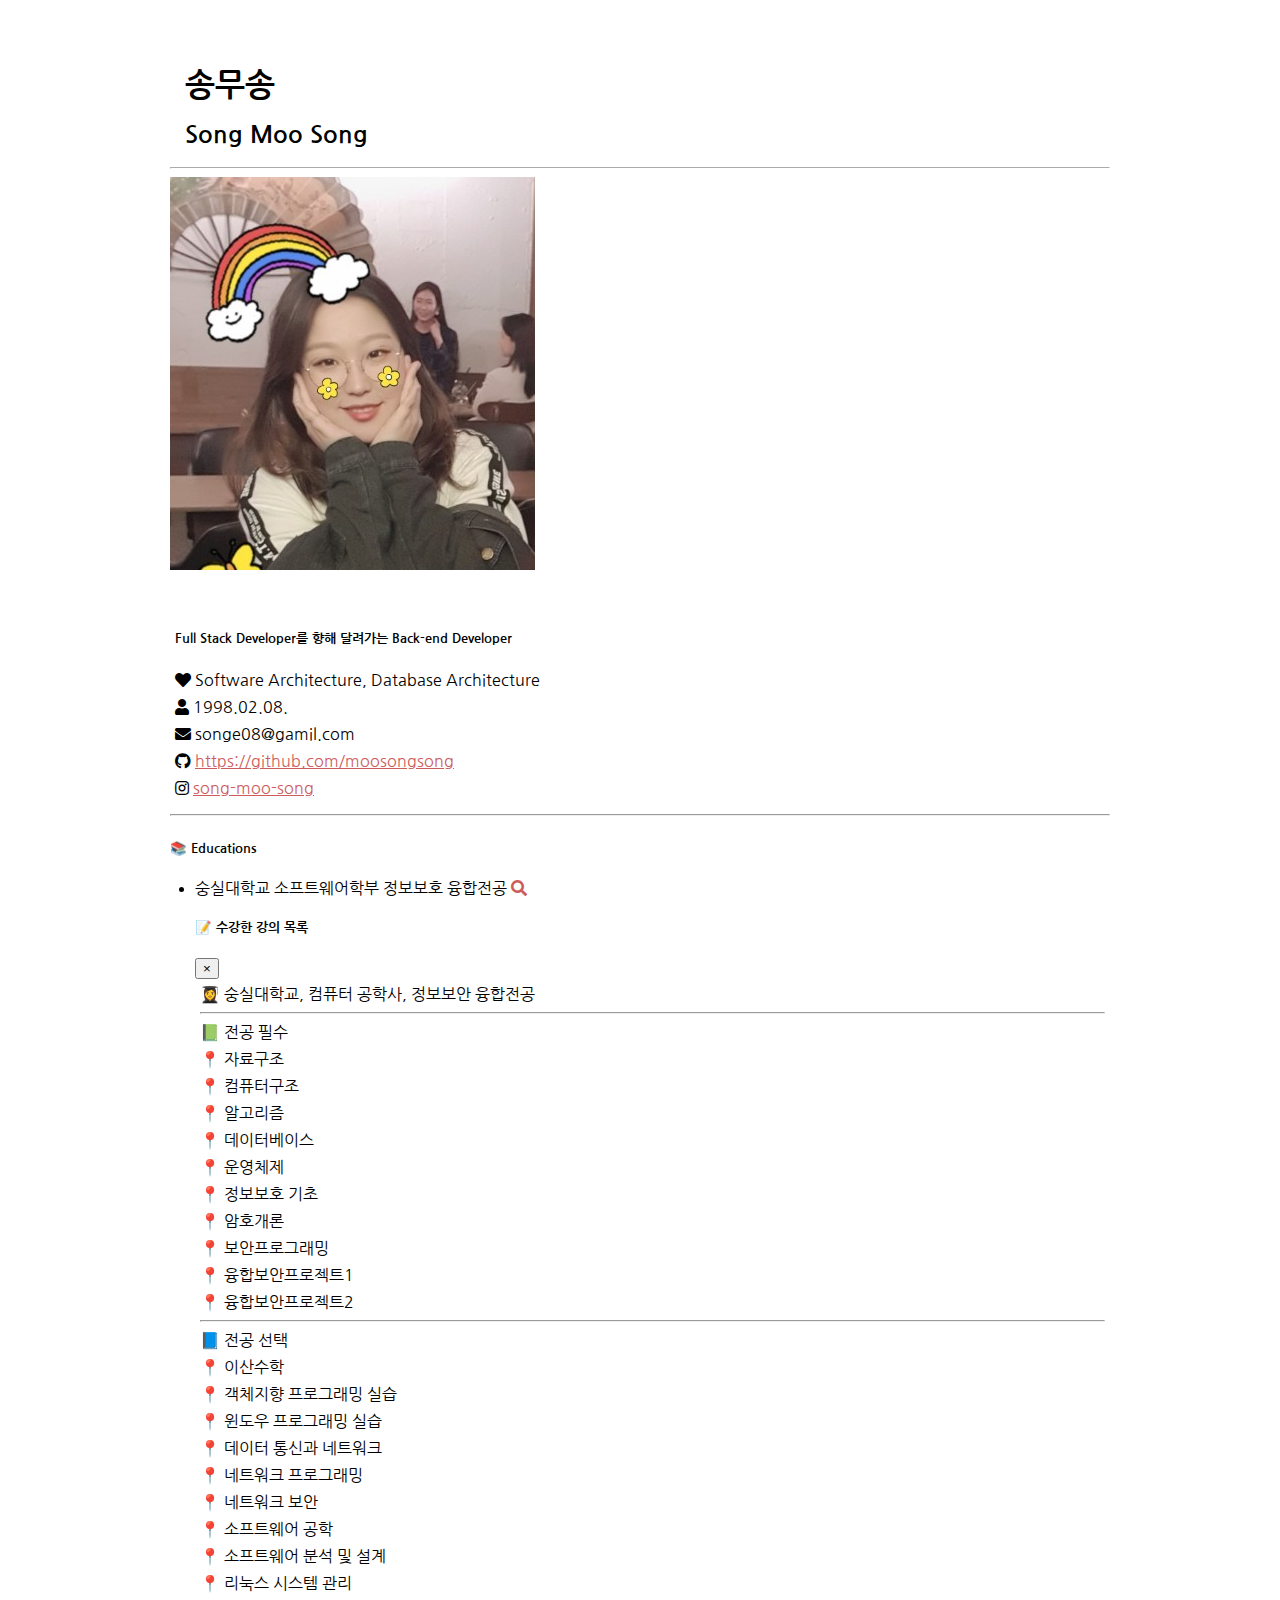
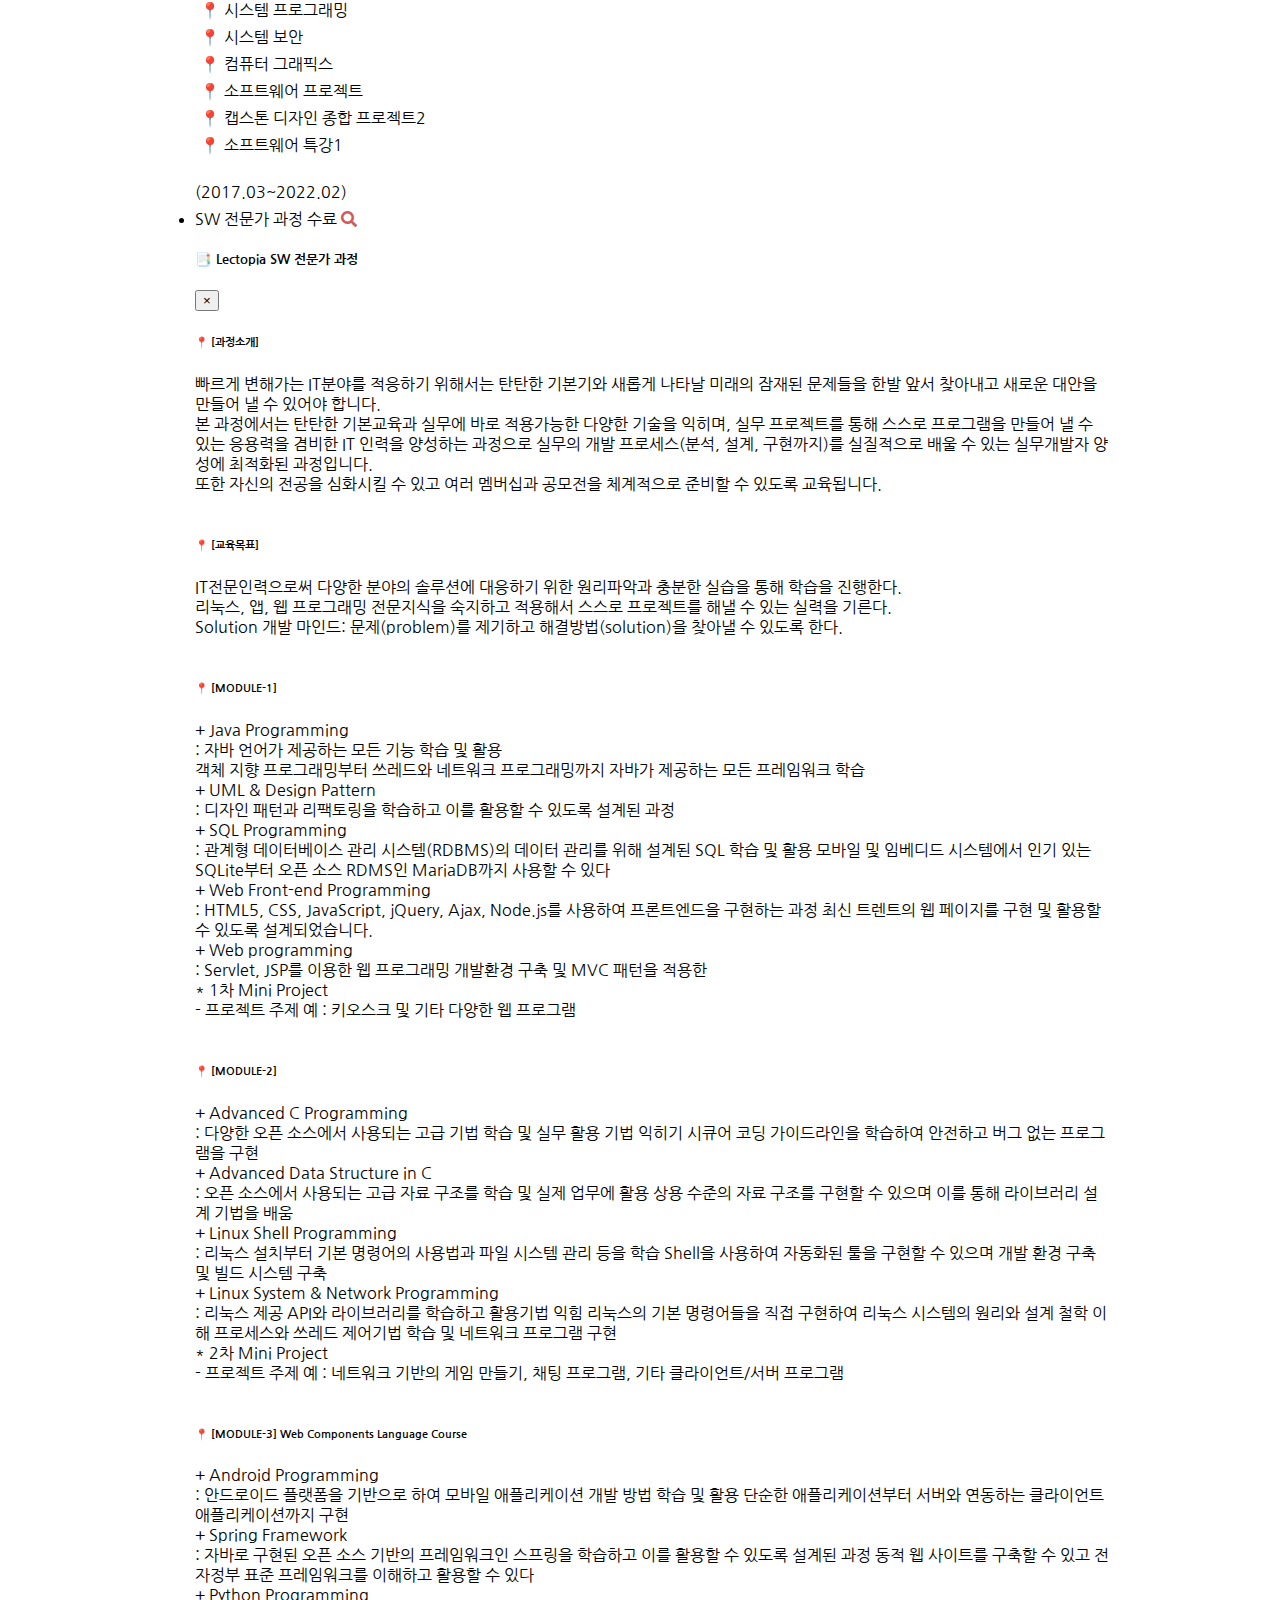
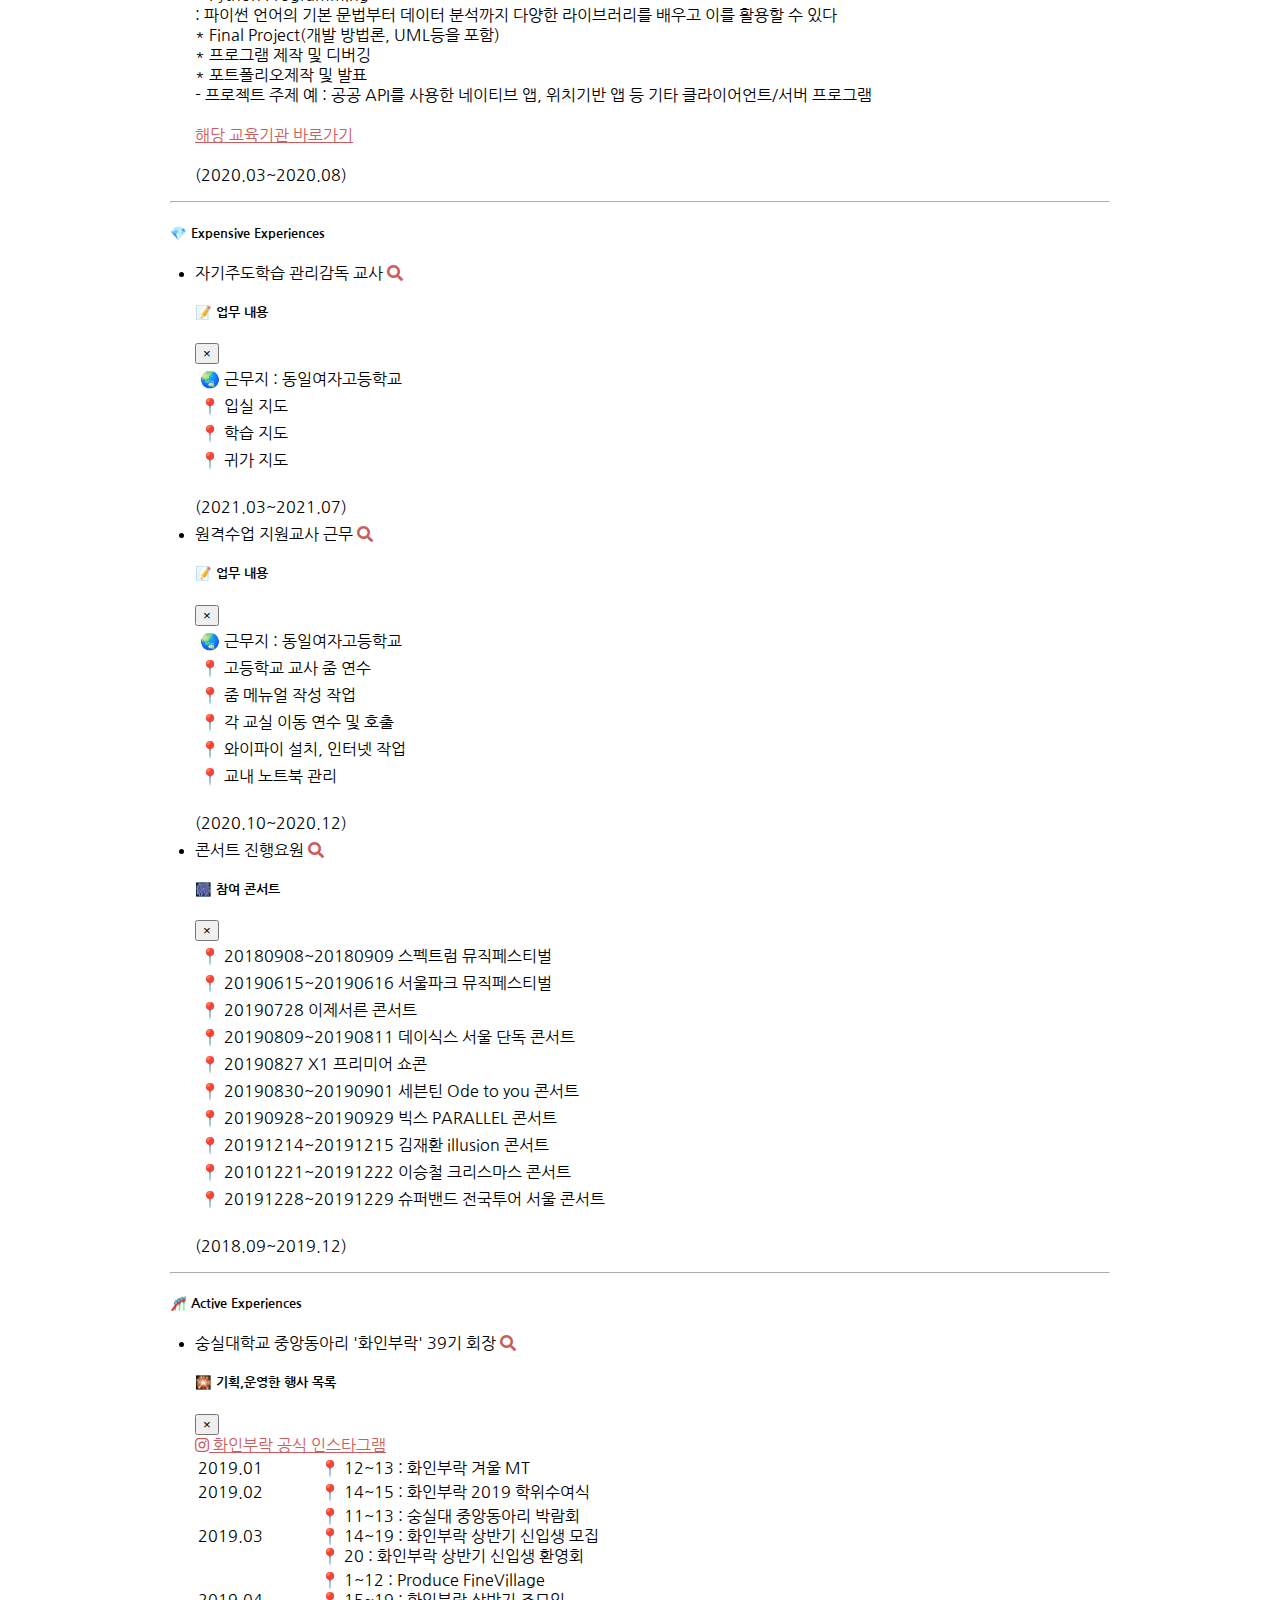
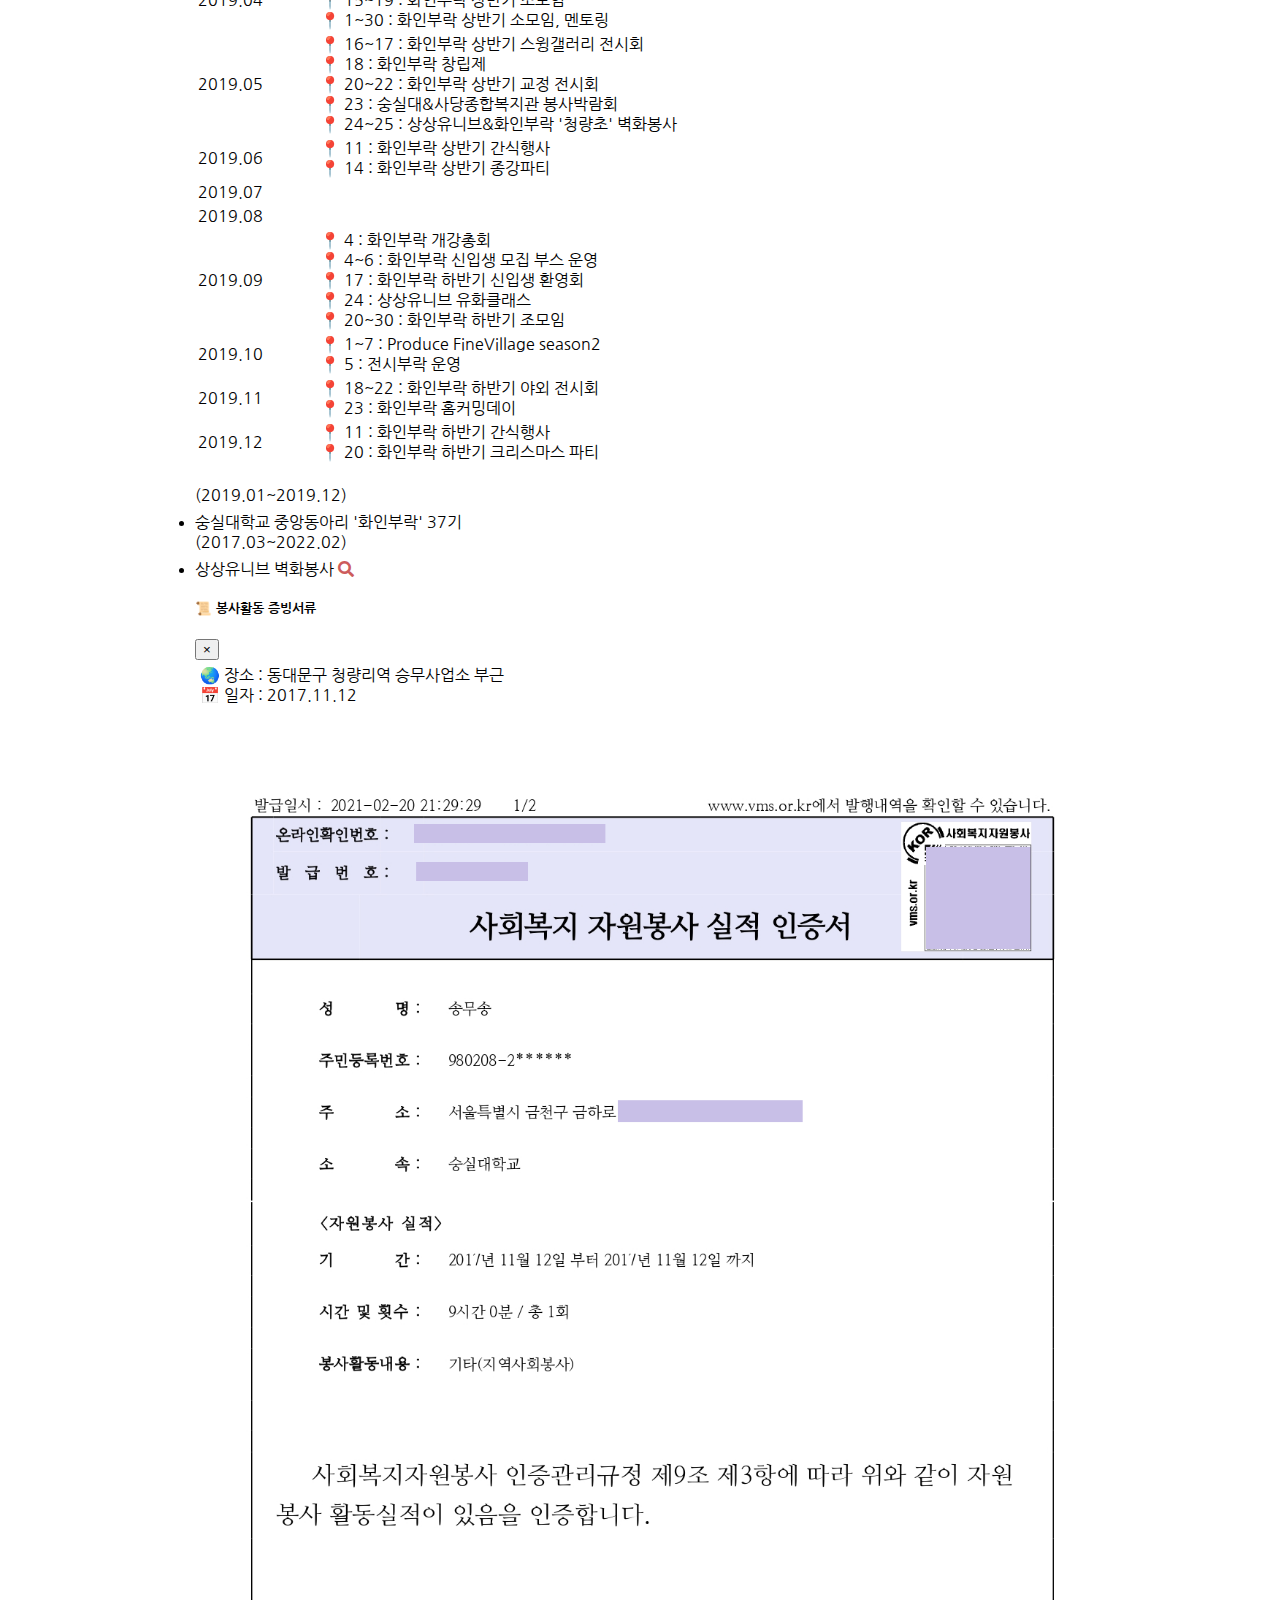
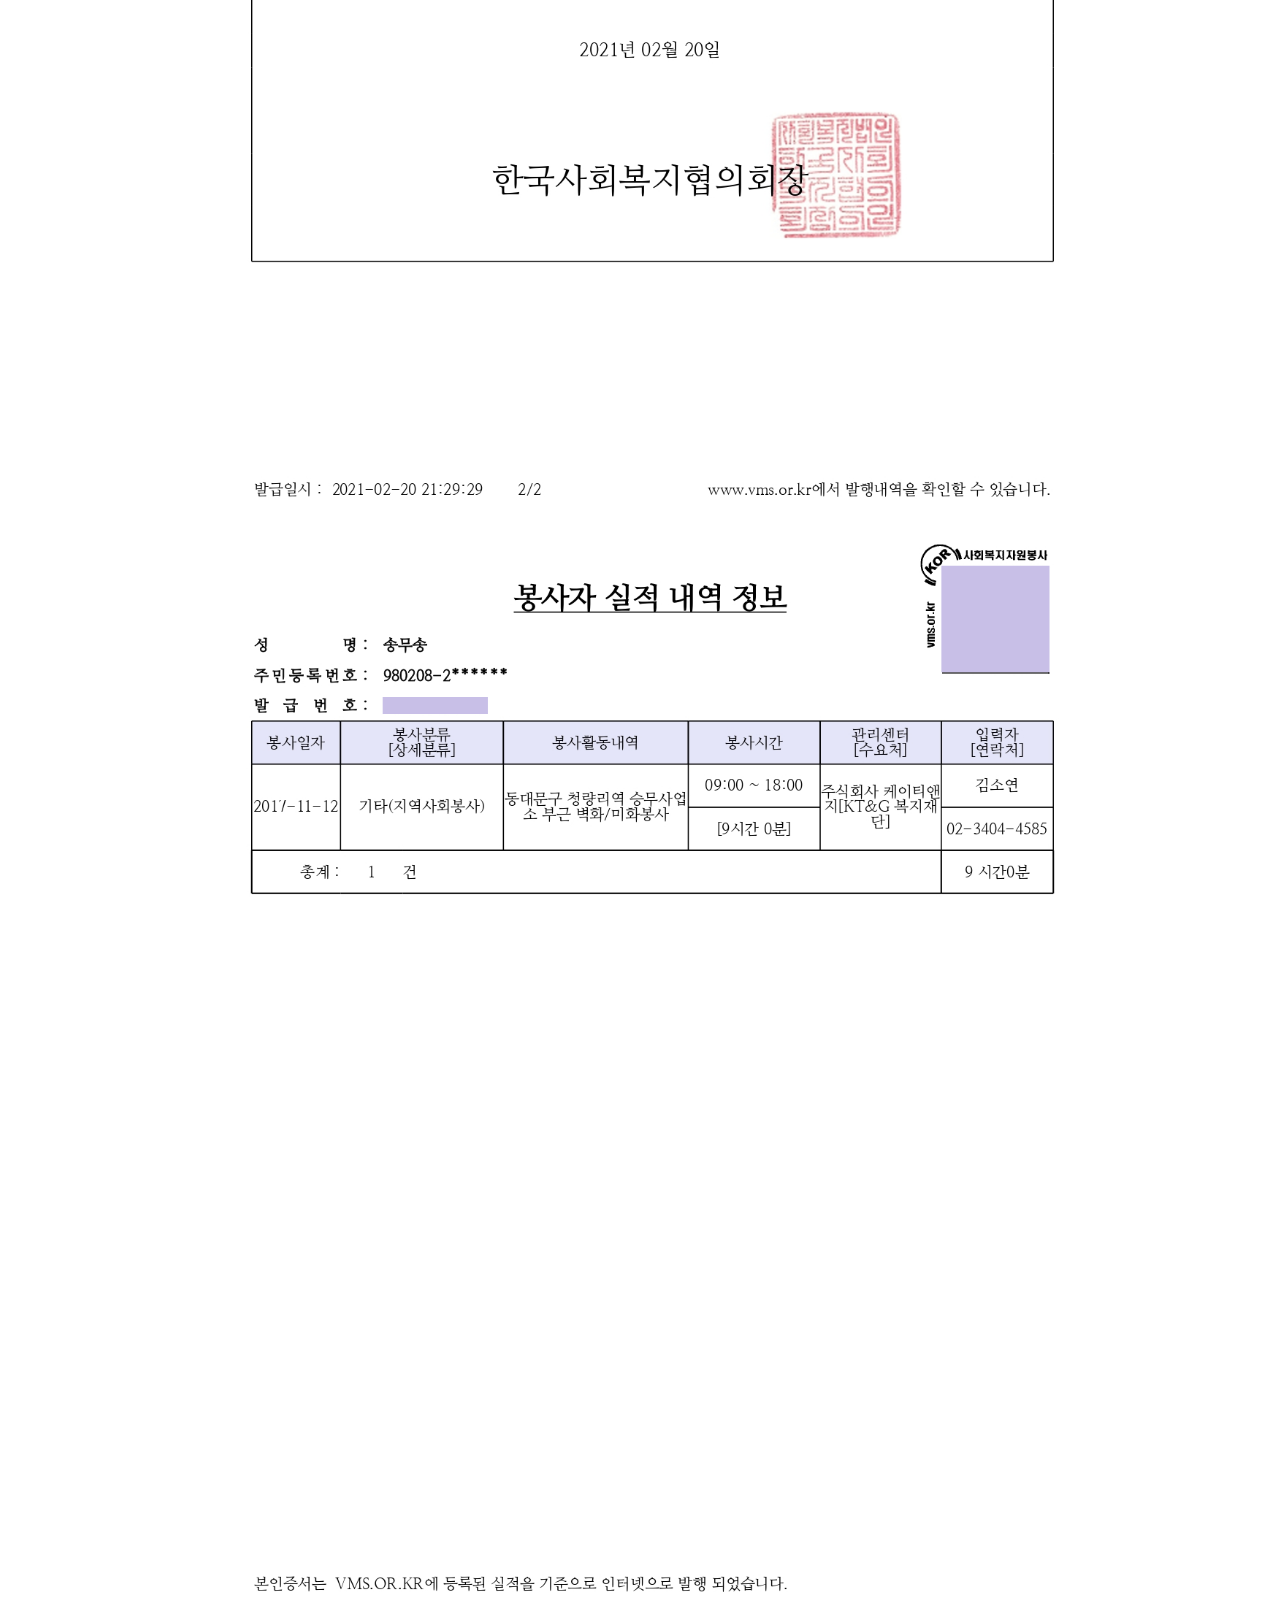
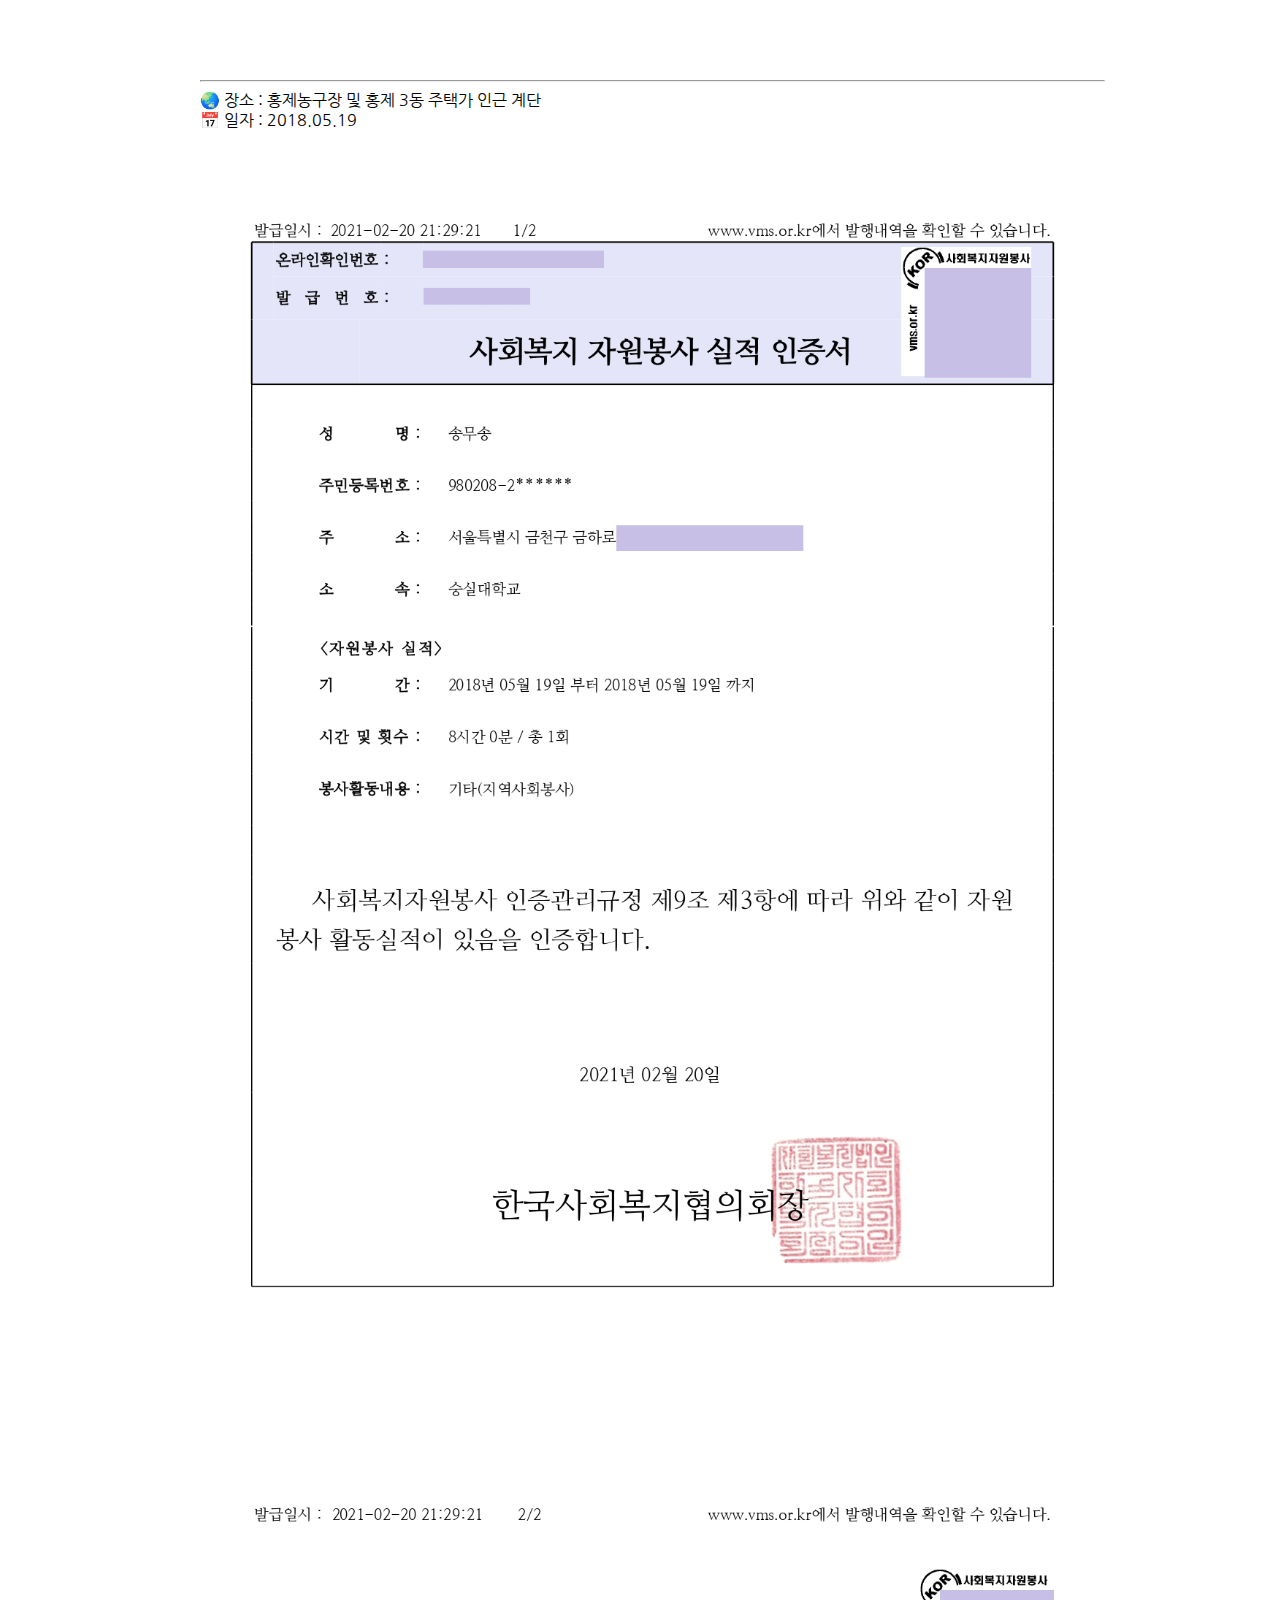
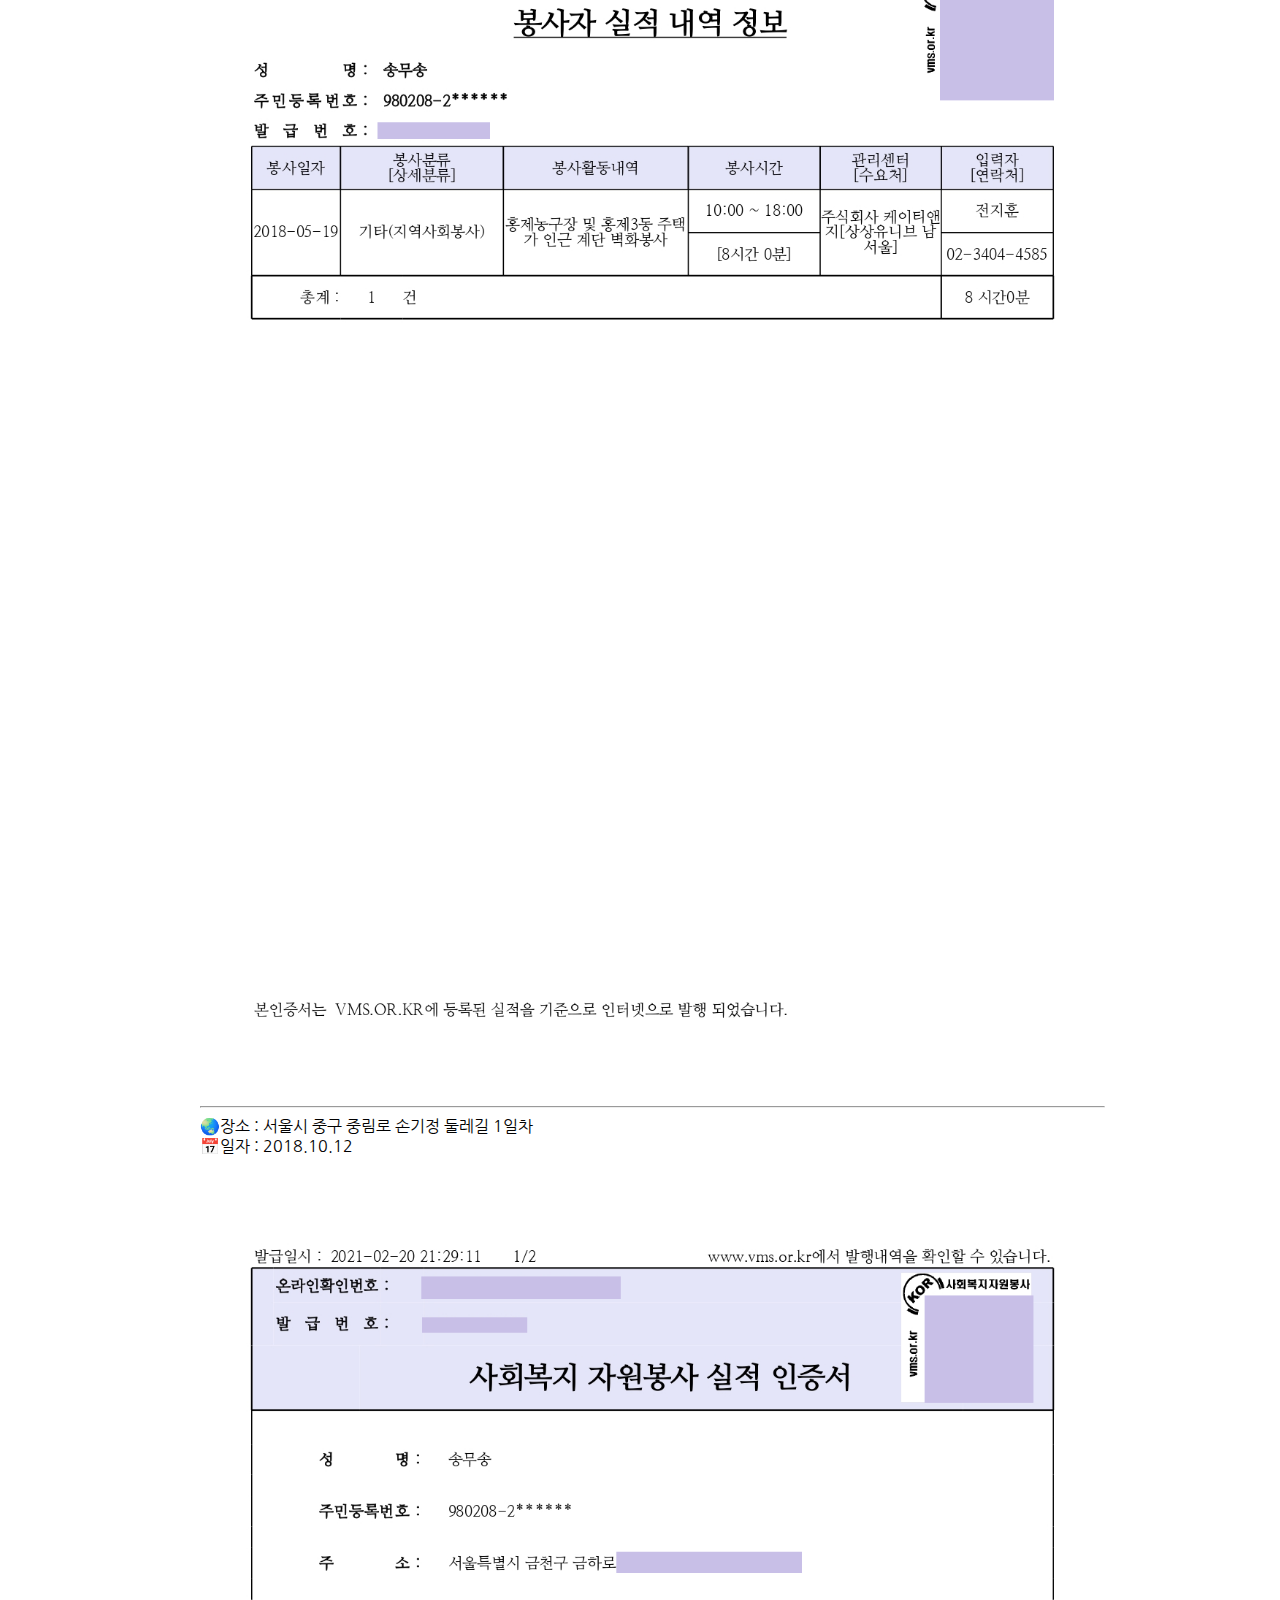
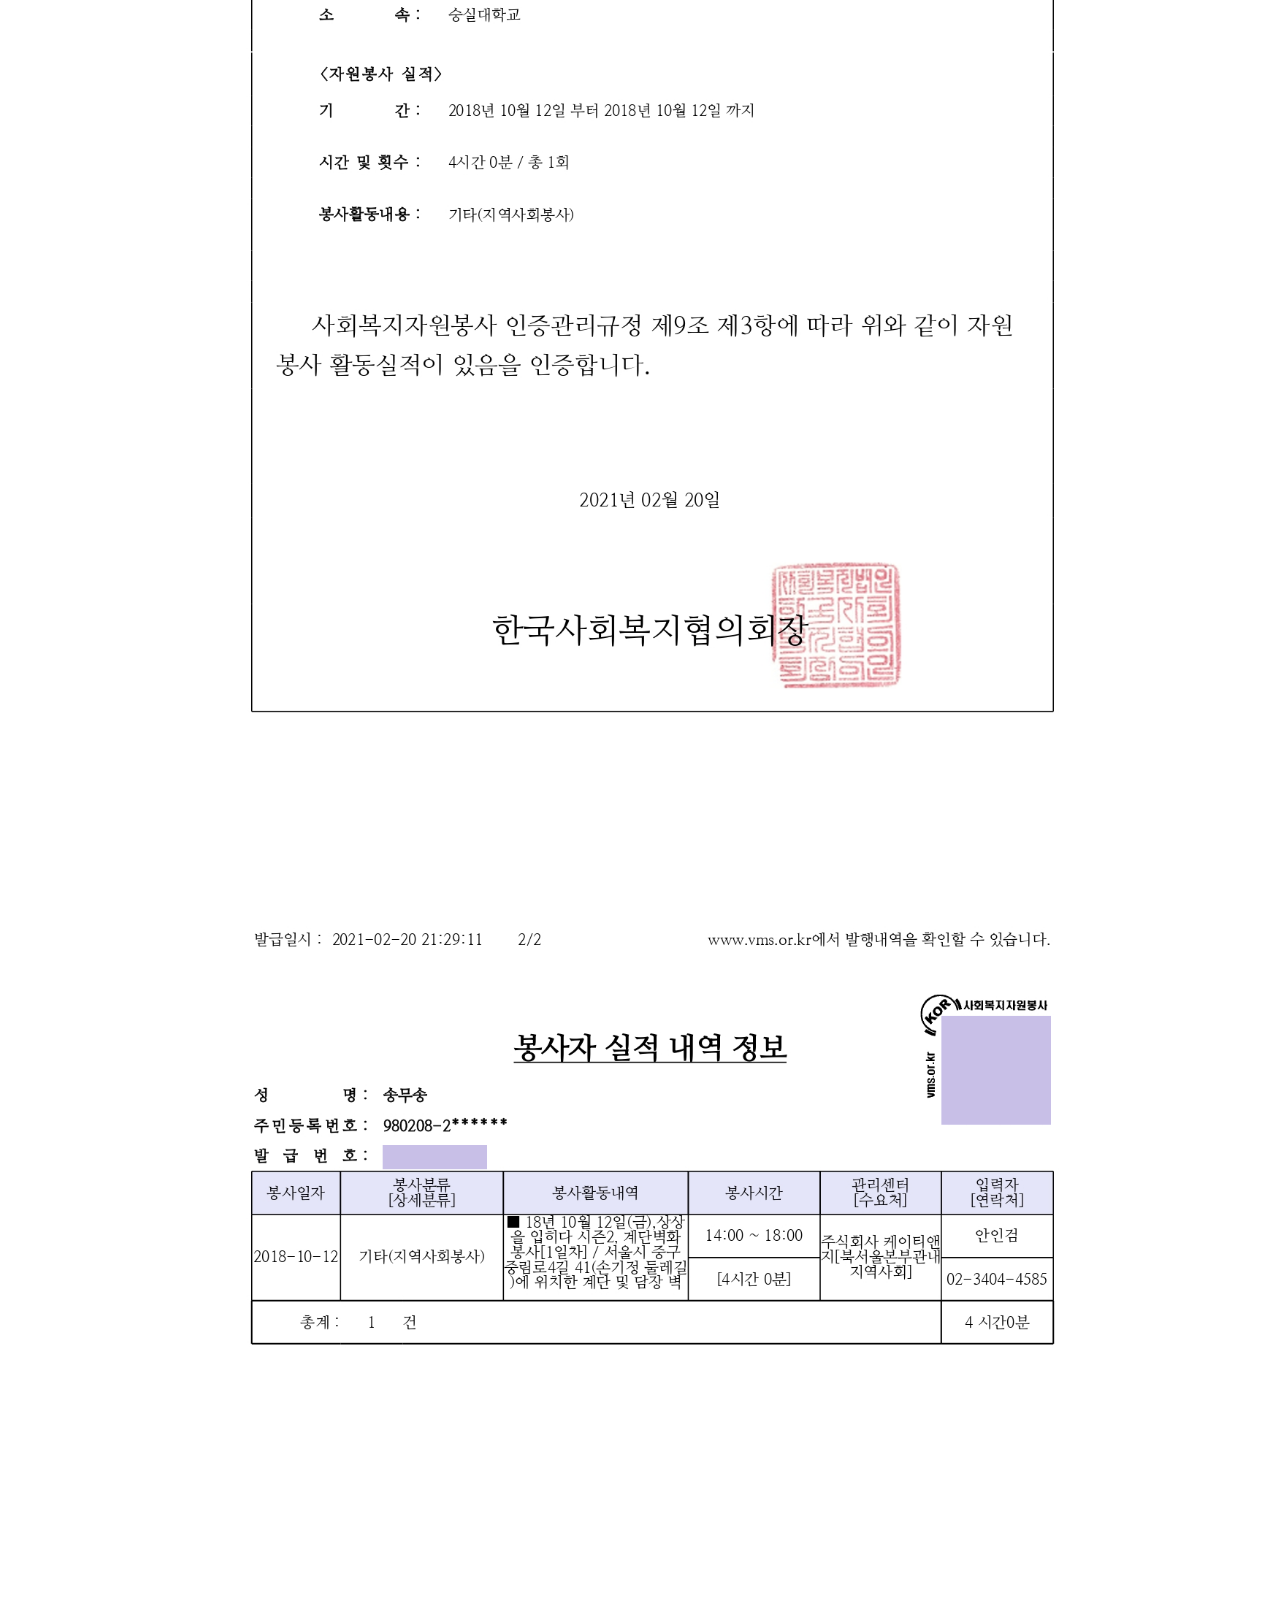
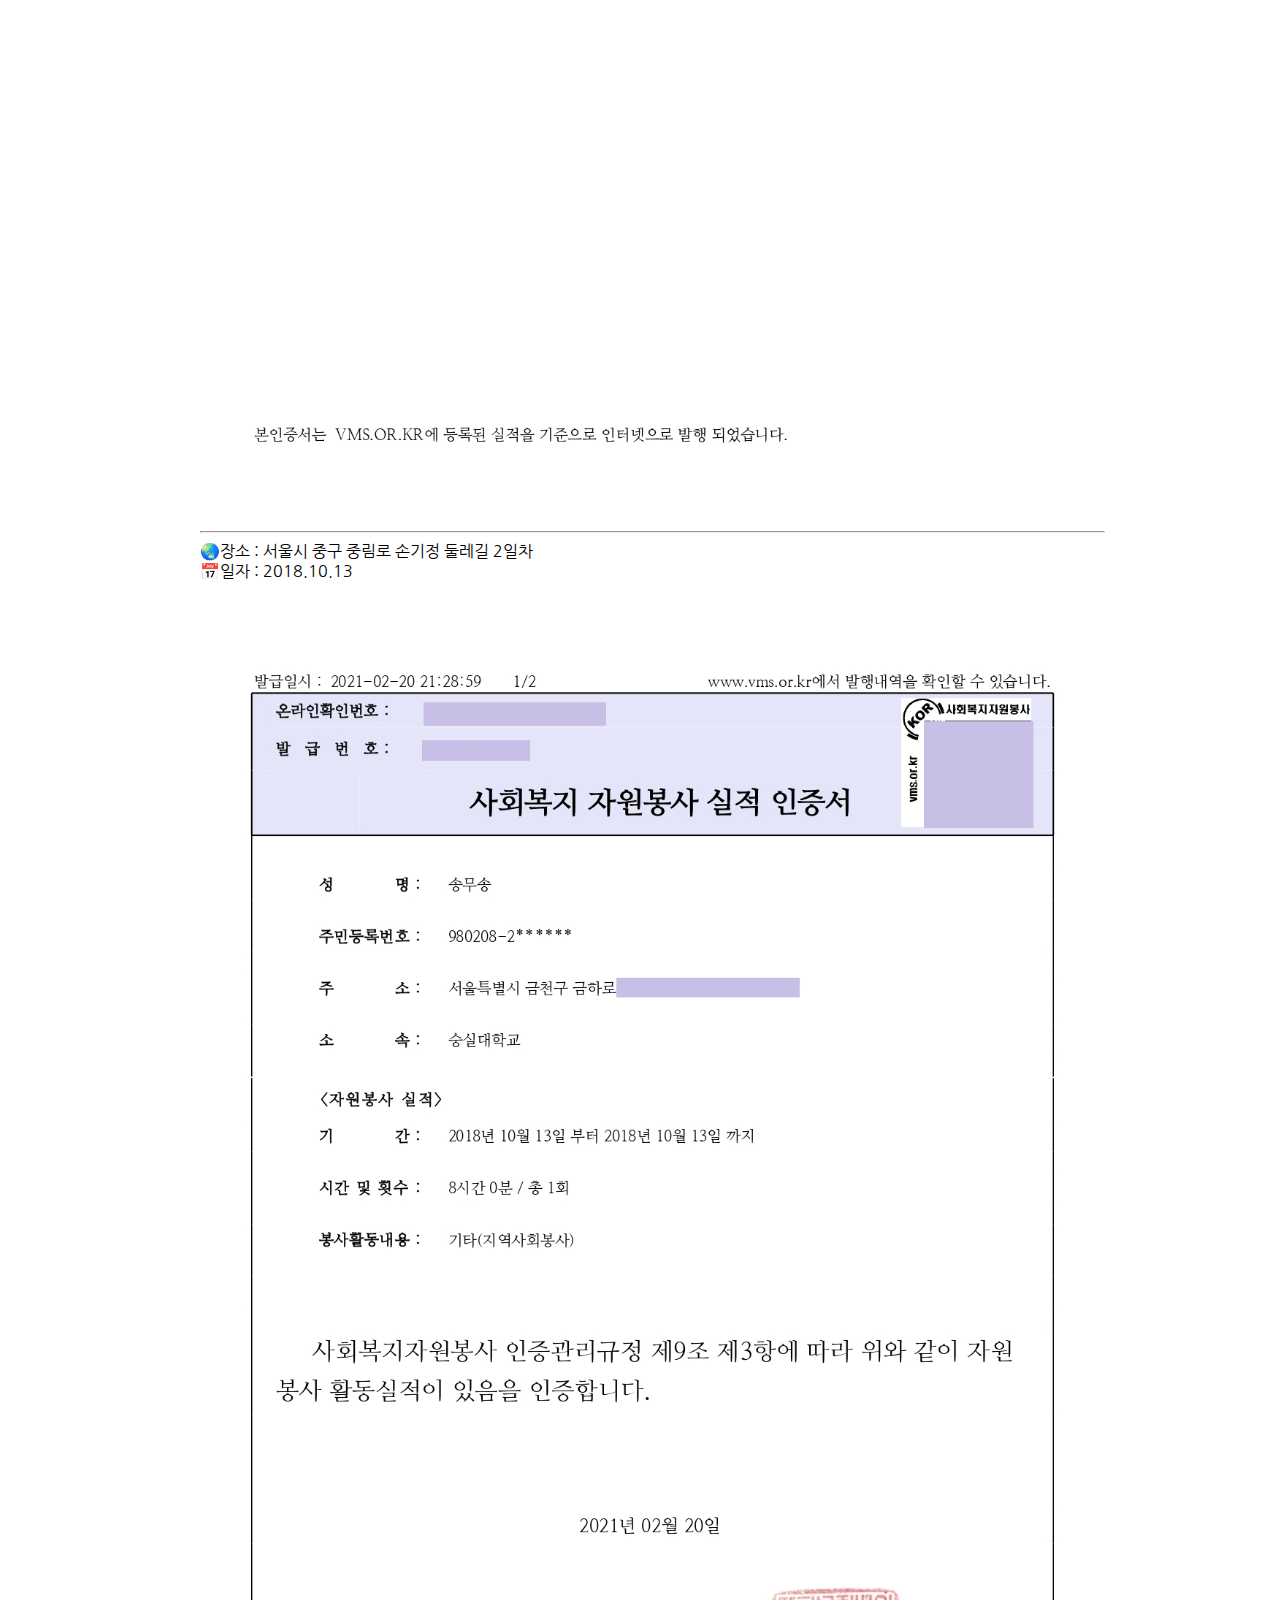
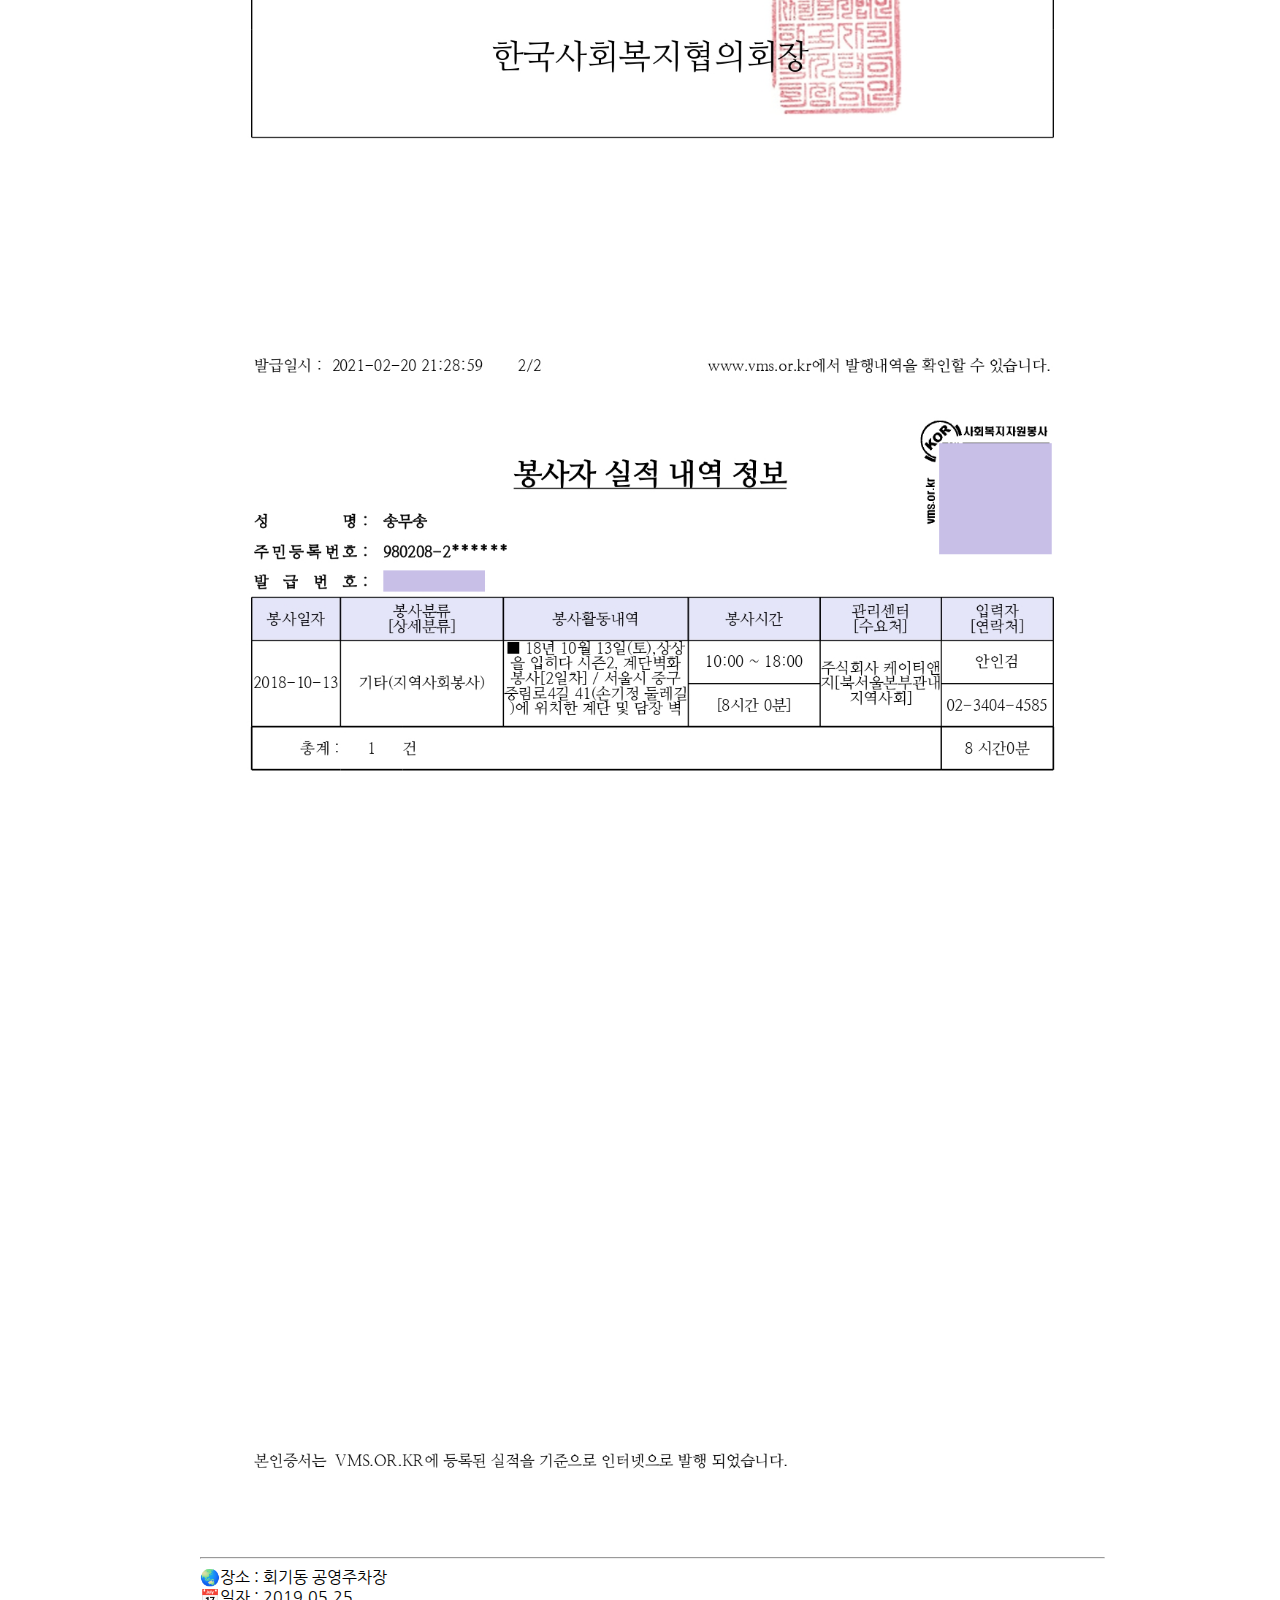
==== commit 2aa2419c: "upload 20210324" ====
--- a/index.html
+++ b/index.html
@@ -50,7 +50,10 @@
             <div class="col-12 col-sm-8">
                 <ol>
                     <li>
-                        <h6>Back-end Developer, <span style="text-decoration: line-through">약간의 프론트 개발</span></h6>
+                        <h5>Full Stack Developer를 향해 달려가는 Back-end Developer</h5>
+                    </li>
+                    <li>
+                        <h6></h6>
                     </li>
                     <li>
                         <i class="fas fa-heart"></i>
@@ -68,10 +71,6 @@
                         <i class="fab fa-github"></i>
                         <a href="https://github.com/moosongsong">https://github.com/moosongsong</a>
                     </li>
-<!--                    <li>-->
-<!--                        <i class="fas fa-pencil-alt"></i>-->
-<!--                        <a href="https://clotty-cloud.tistory.com/">https://clotty-cloud.tistory.com/</a>-->
-<!--                    </li>-->
                     <li>
                         <i class="fab fa-instagram"></i>
                         <a href="https://www.instagram.com/song_moo_song/">song-moo-song</a>
@@ -665,6 +664,10 @@
                      alt="Bootstrap">
                 <img src="https://img.shields.io/badge/-MariaDB-1F305F?style=flat-square&logo=mariadb&logoColor=white"
                      alt="MariaDB">
+                <img src="https://img.shields.io/badge/-SQLite-003B57?style=flat-square&logo=SQLite&logoColor=white"
+                     alt="SQLite">
+                <img src="https://img.shields.io/badge/-MySQL-4479A1?style=flat-square&logo=MySQL&logoColor=white"
+                     alt="MySQL">
                 <img src="https://img.shields.io/badge/-Oracle-F80000?style=flat-square&logo=oracle&logoColor=white"
                      alt="Oracle">
                 <img src="https://img.shields.io/badge/-jQuery-0769AD?style=flat-square&logo=jquery&logoColor=white"
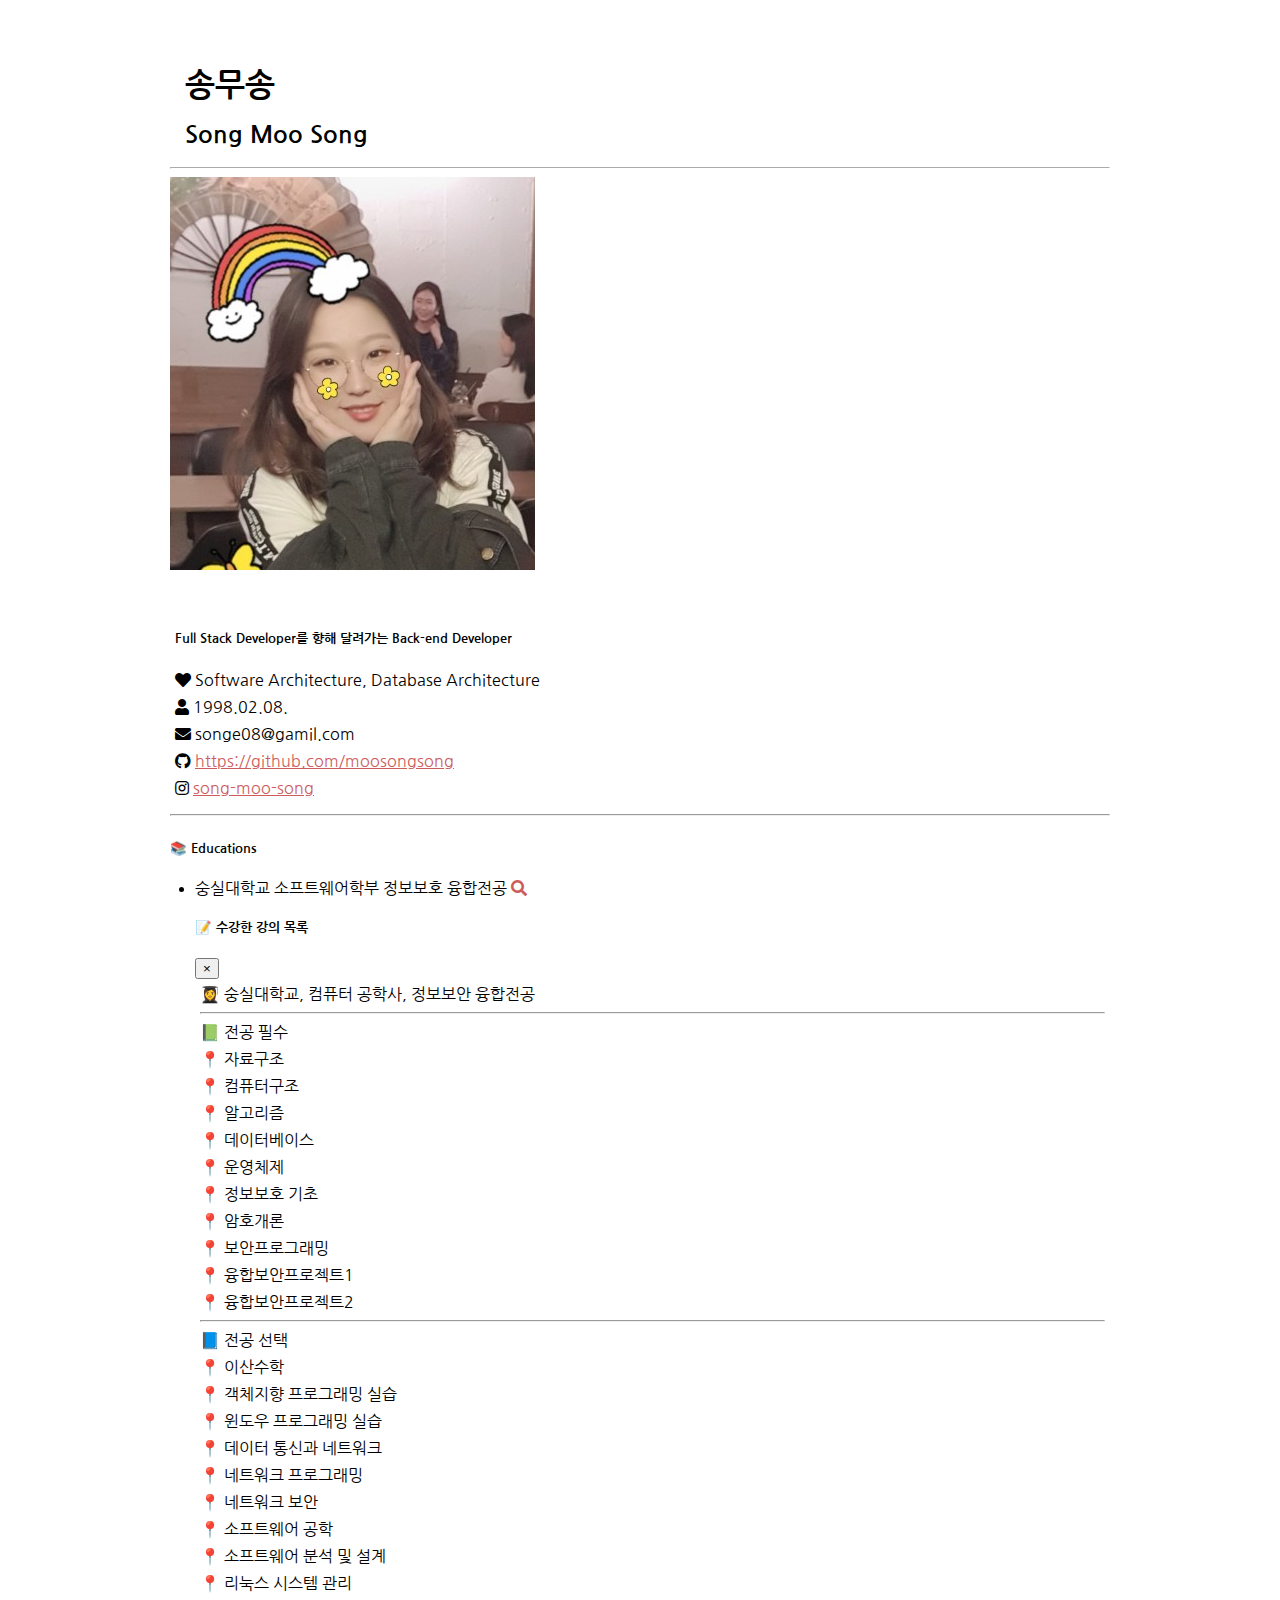
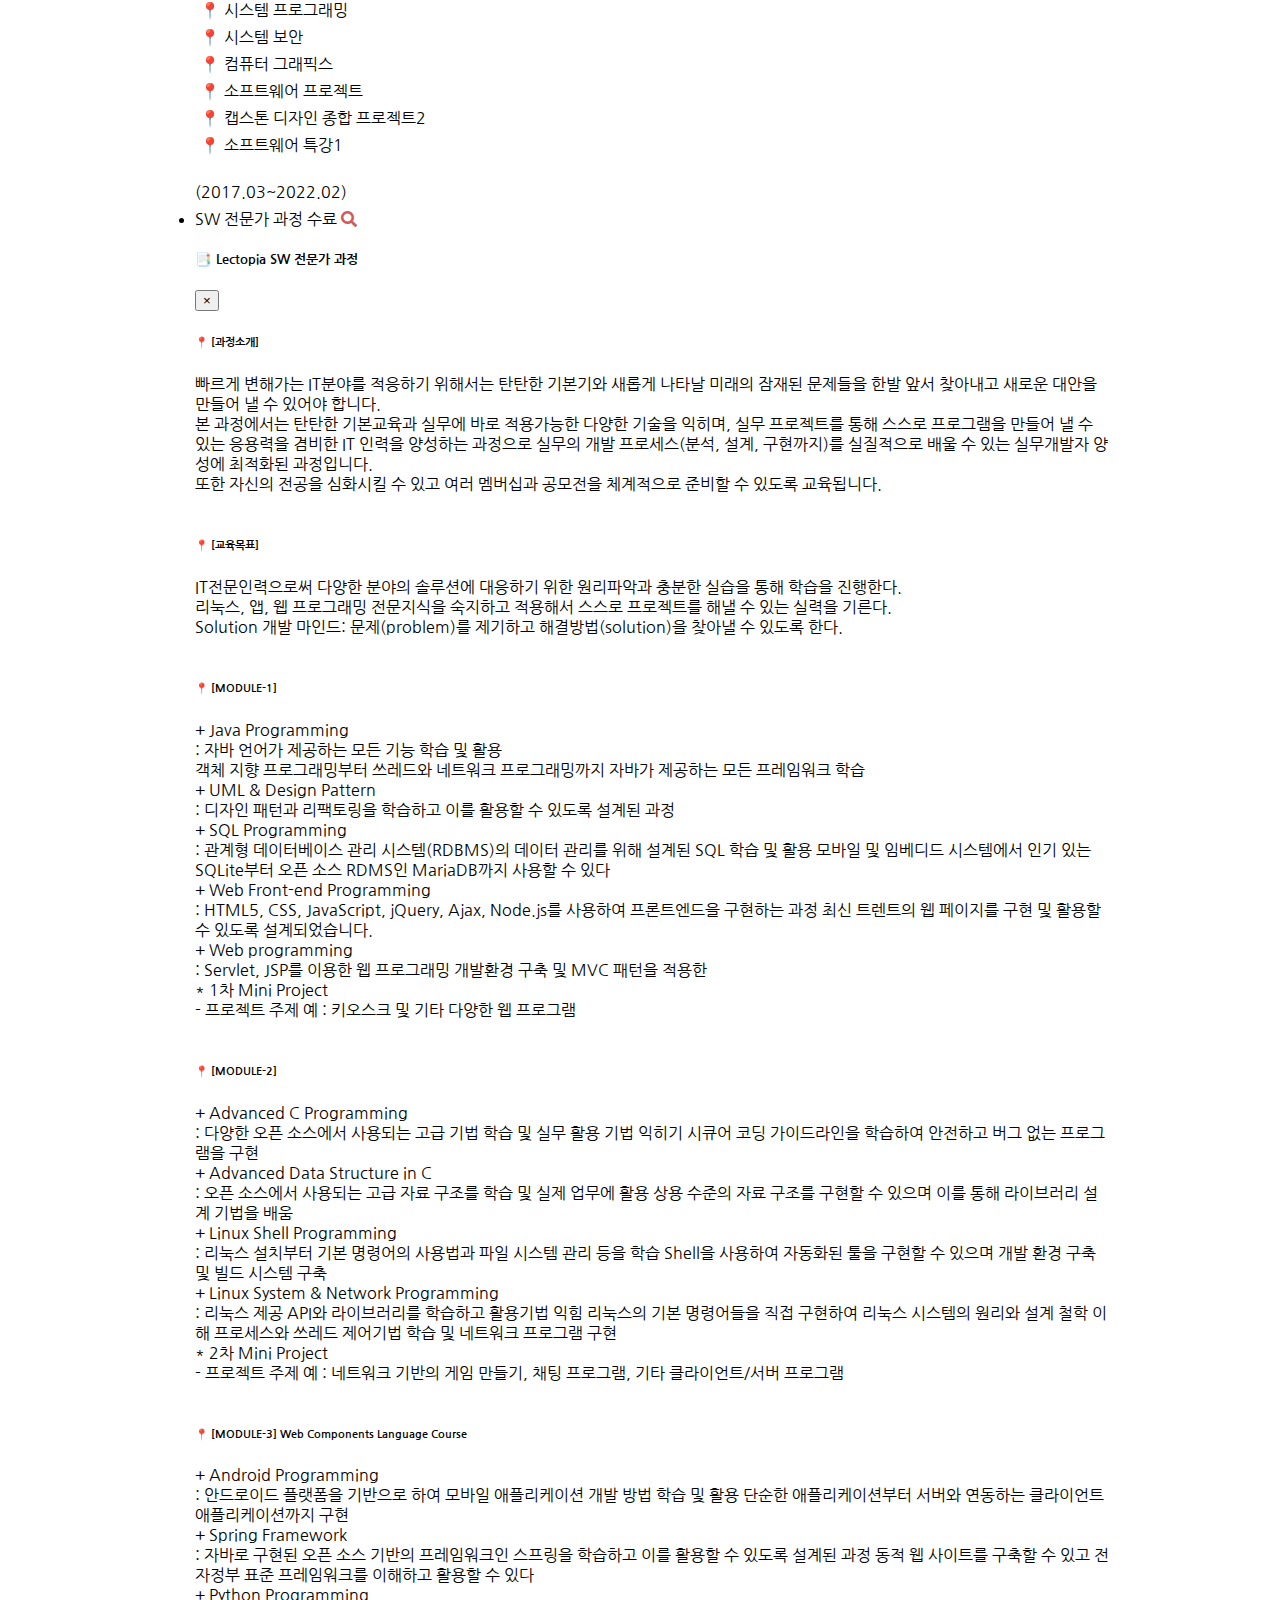
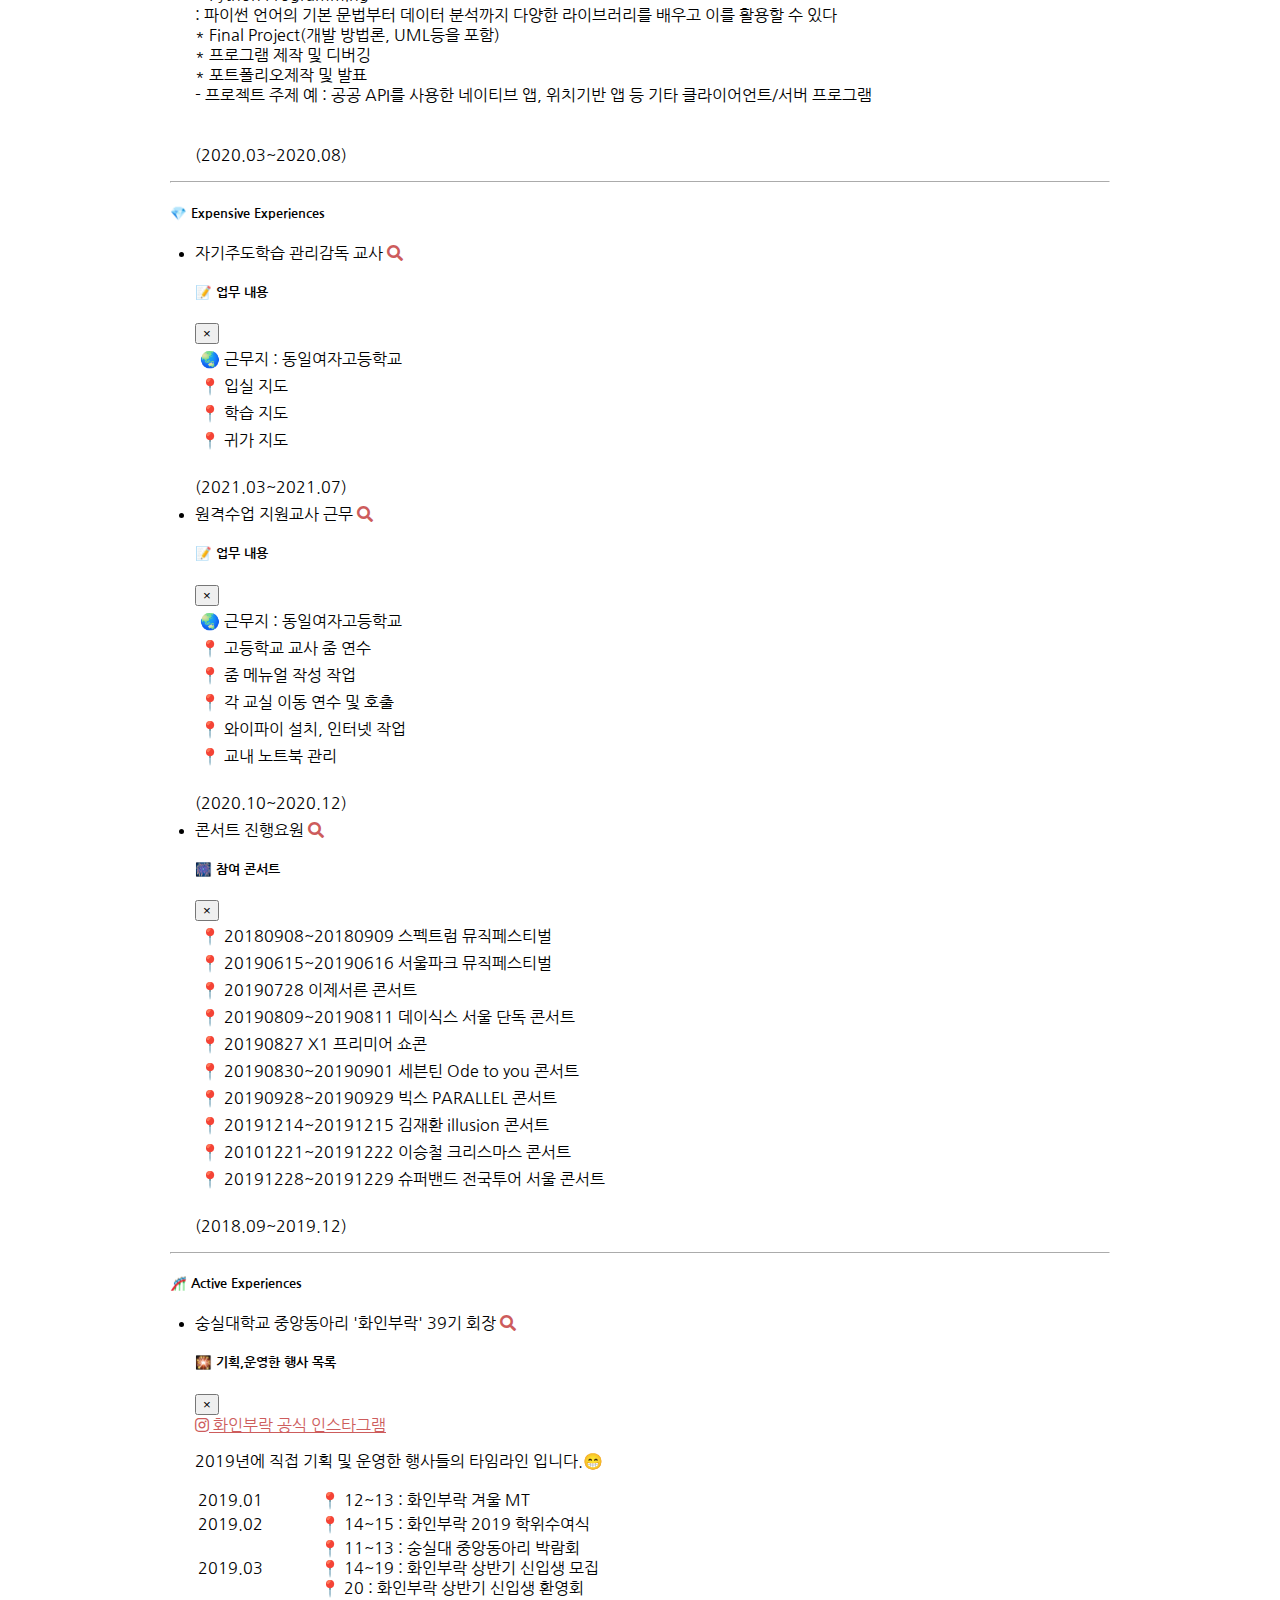
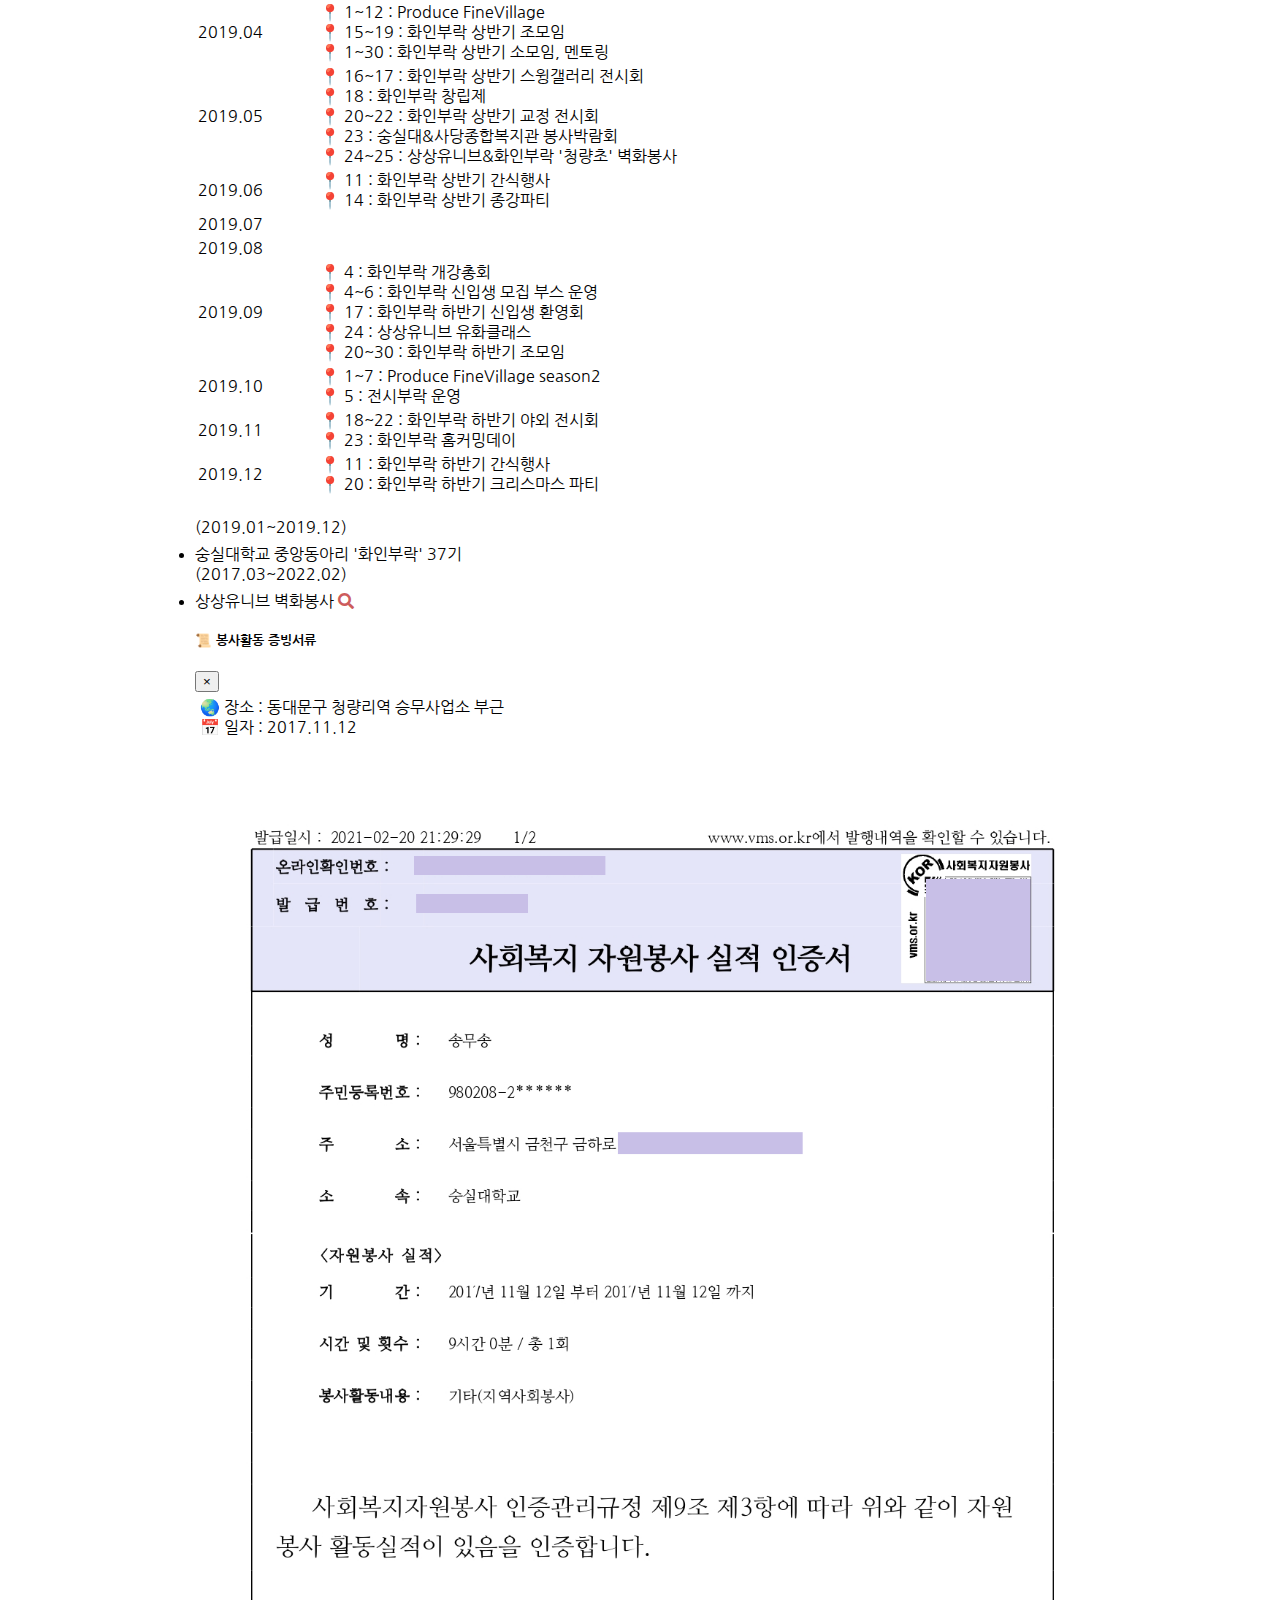
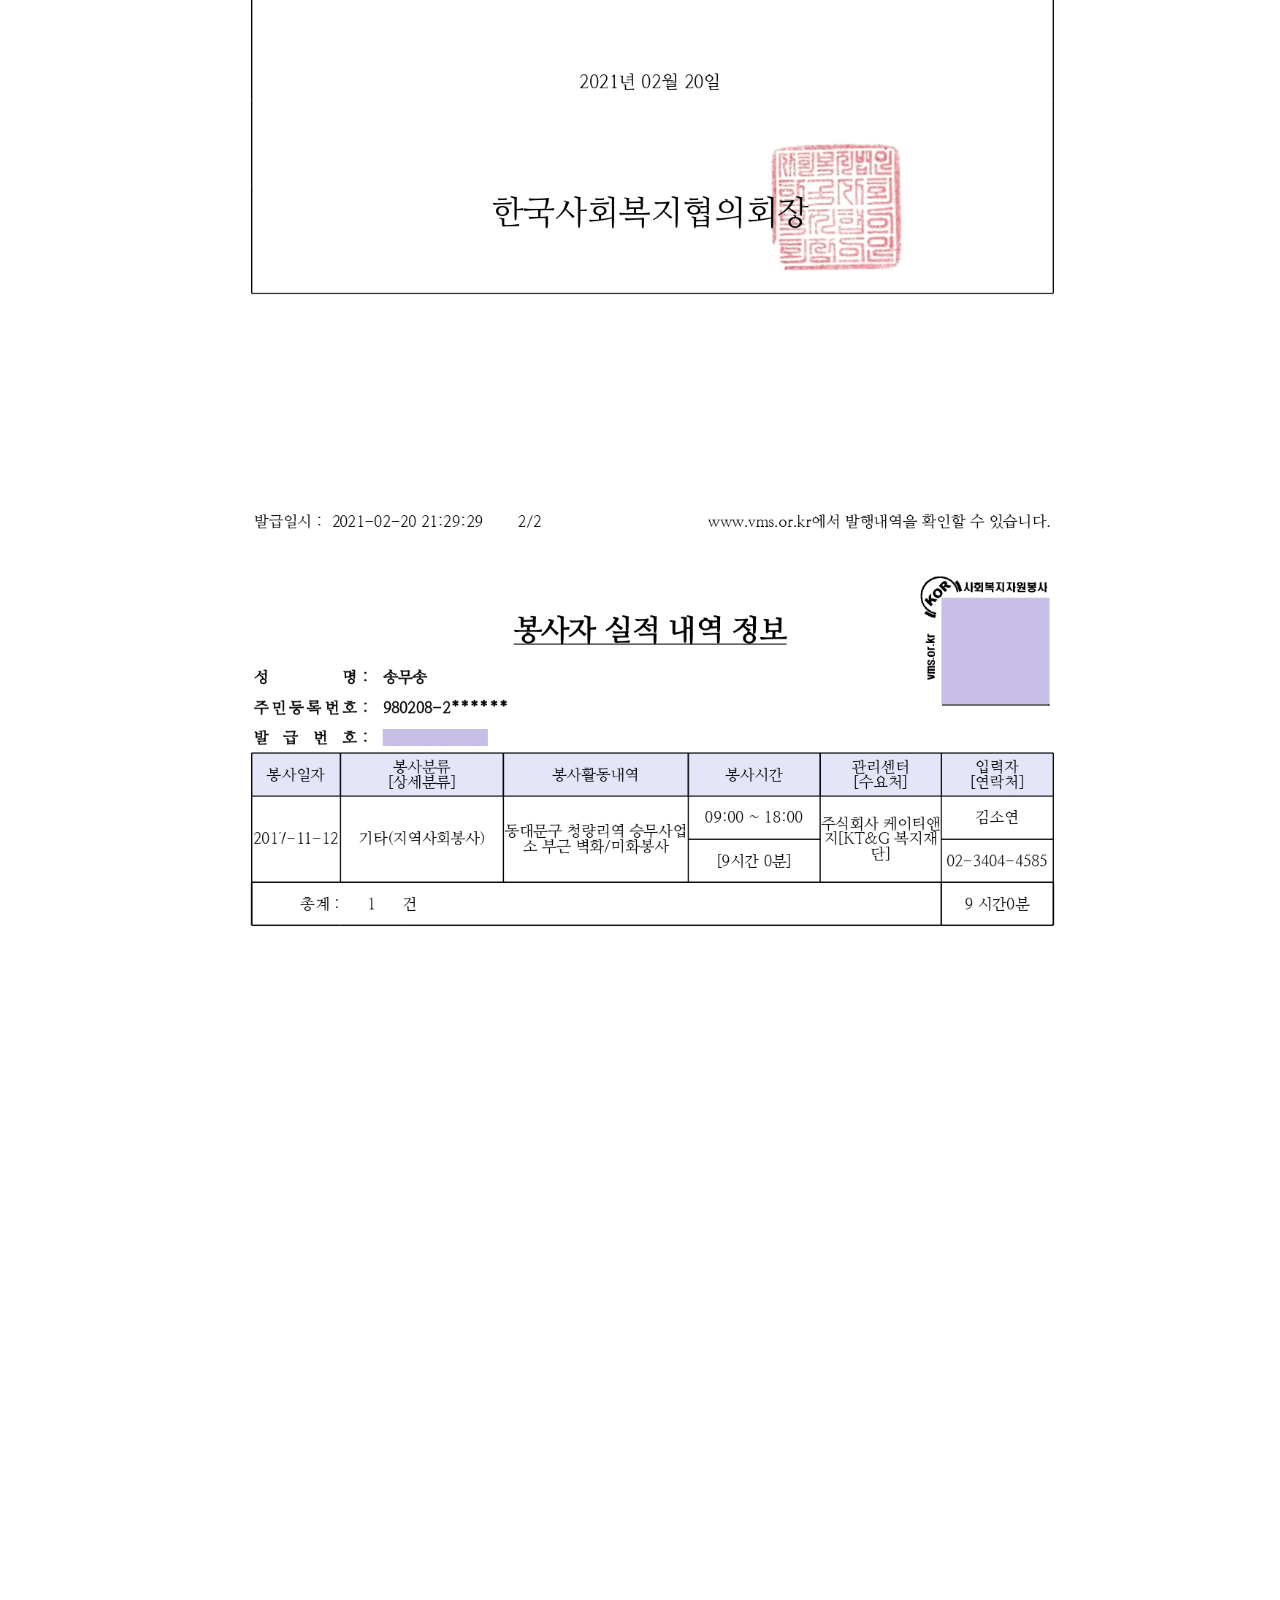
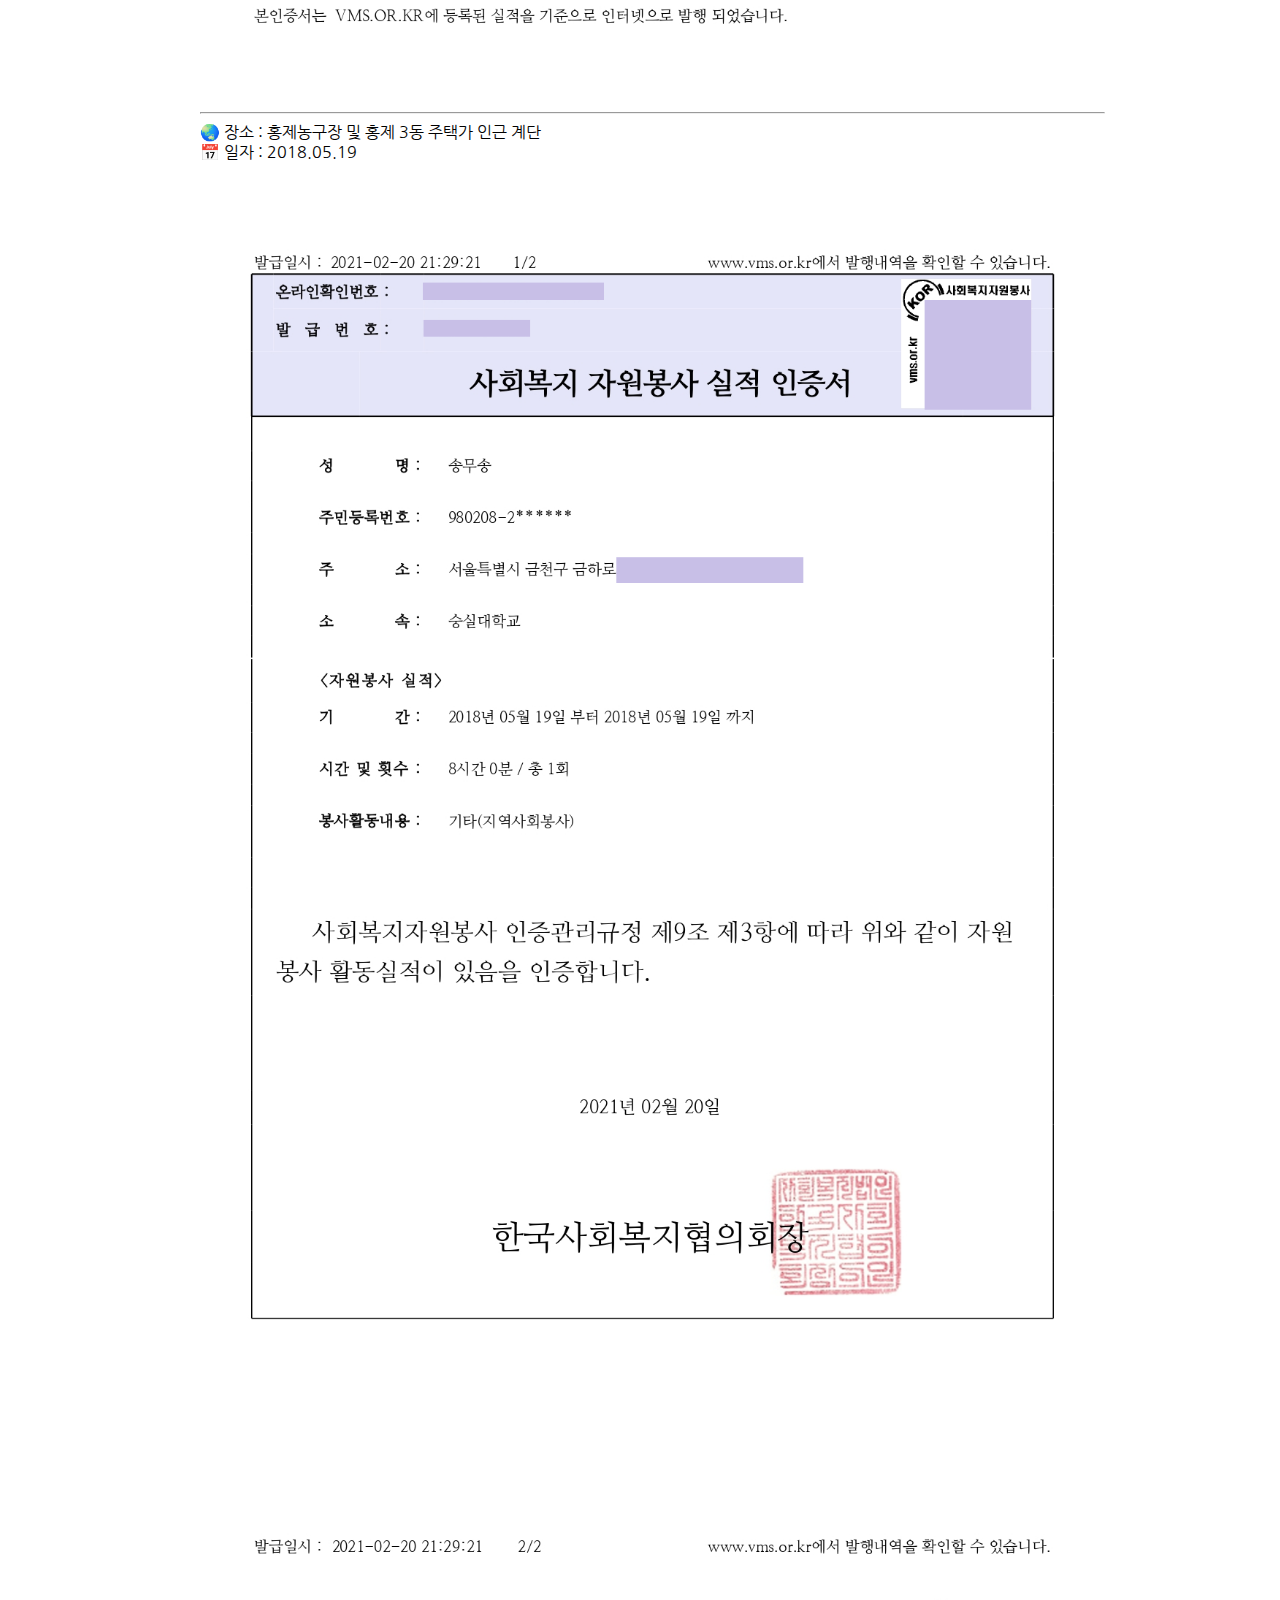
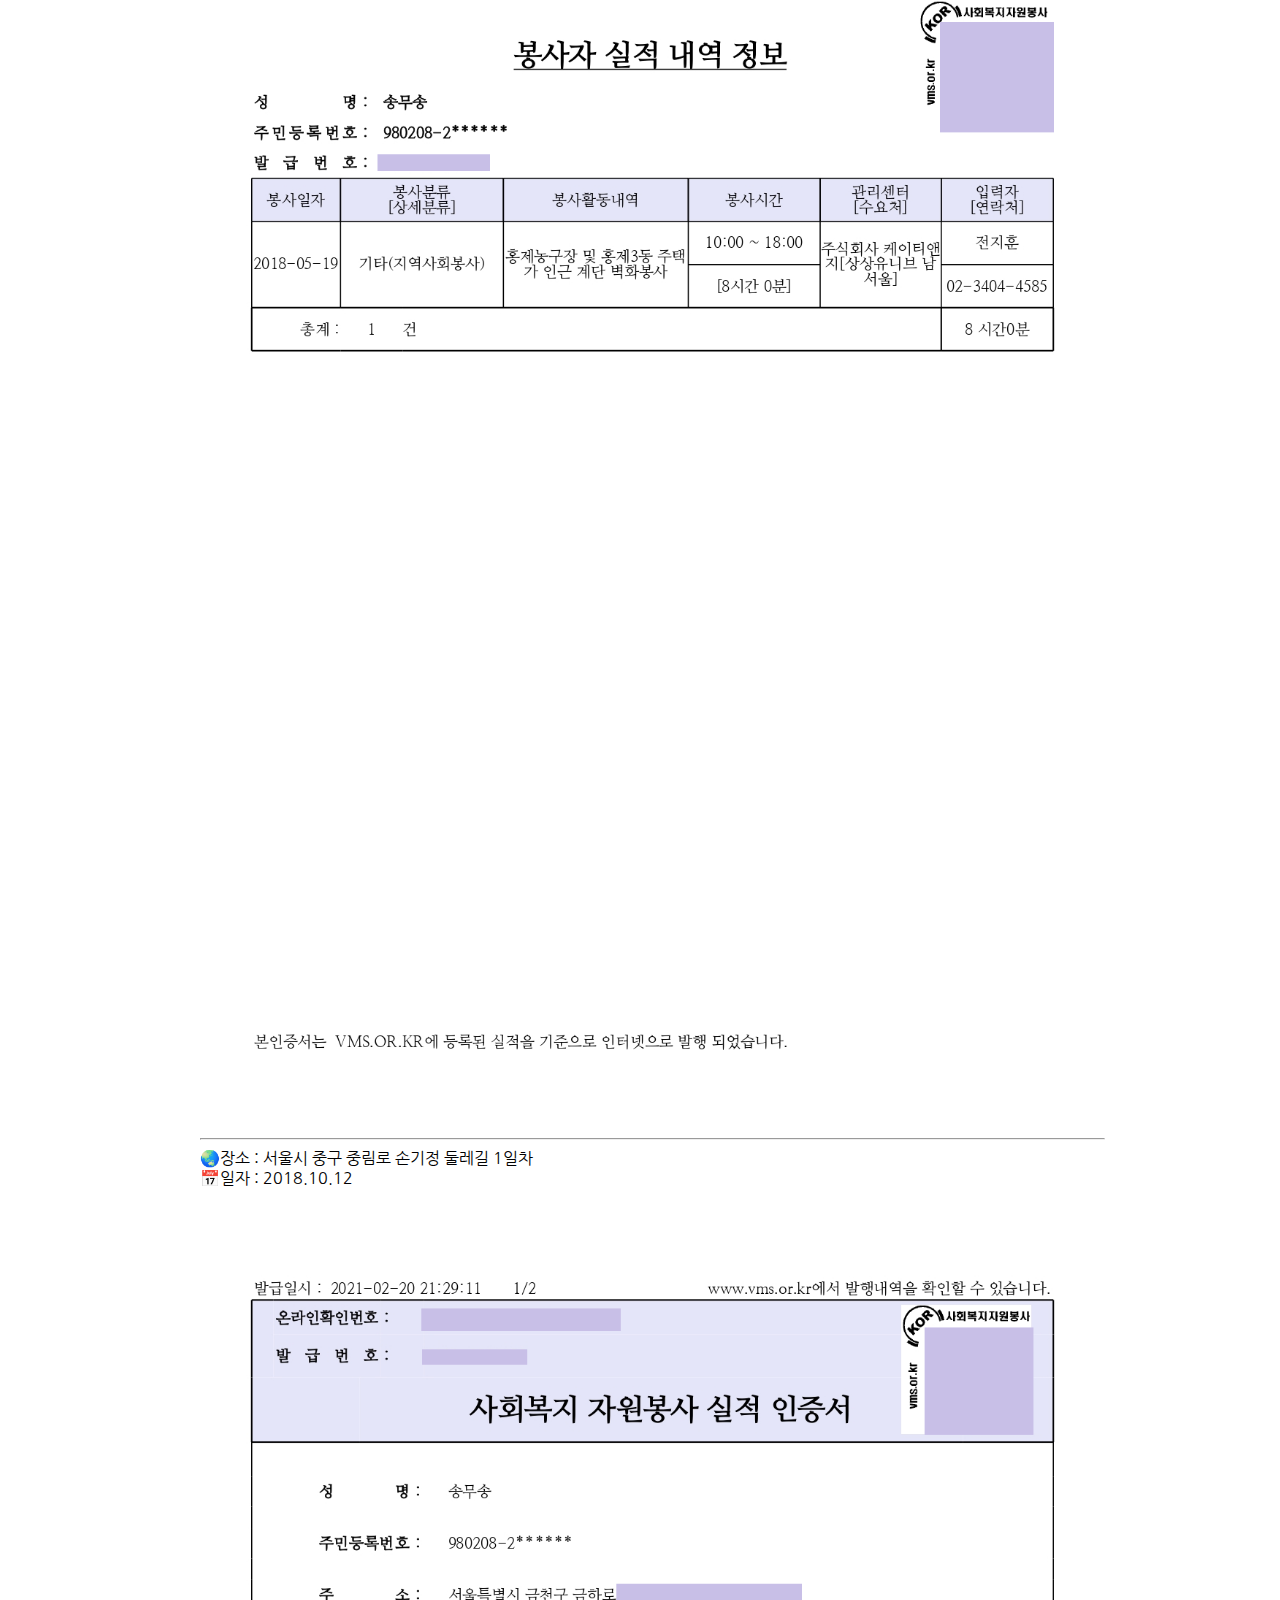
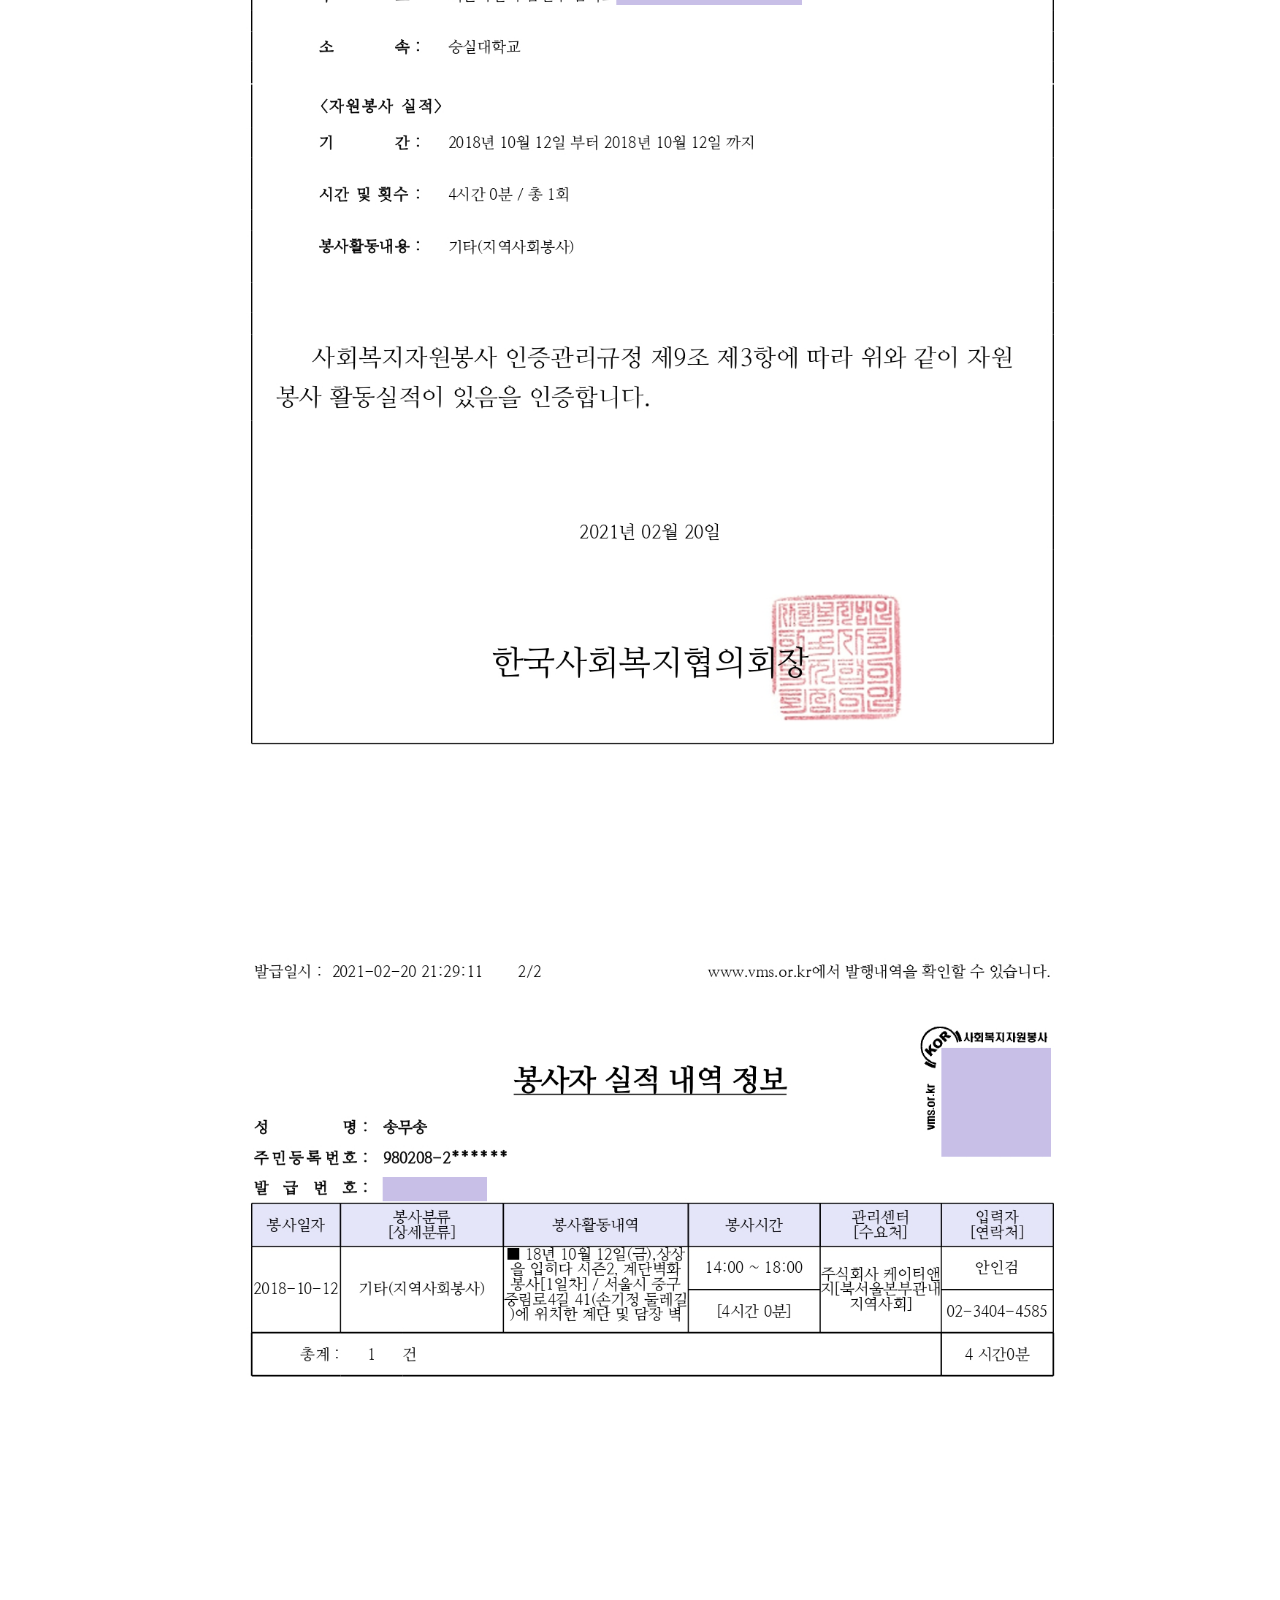
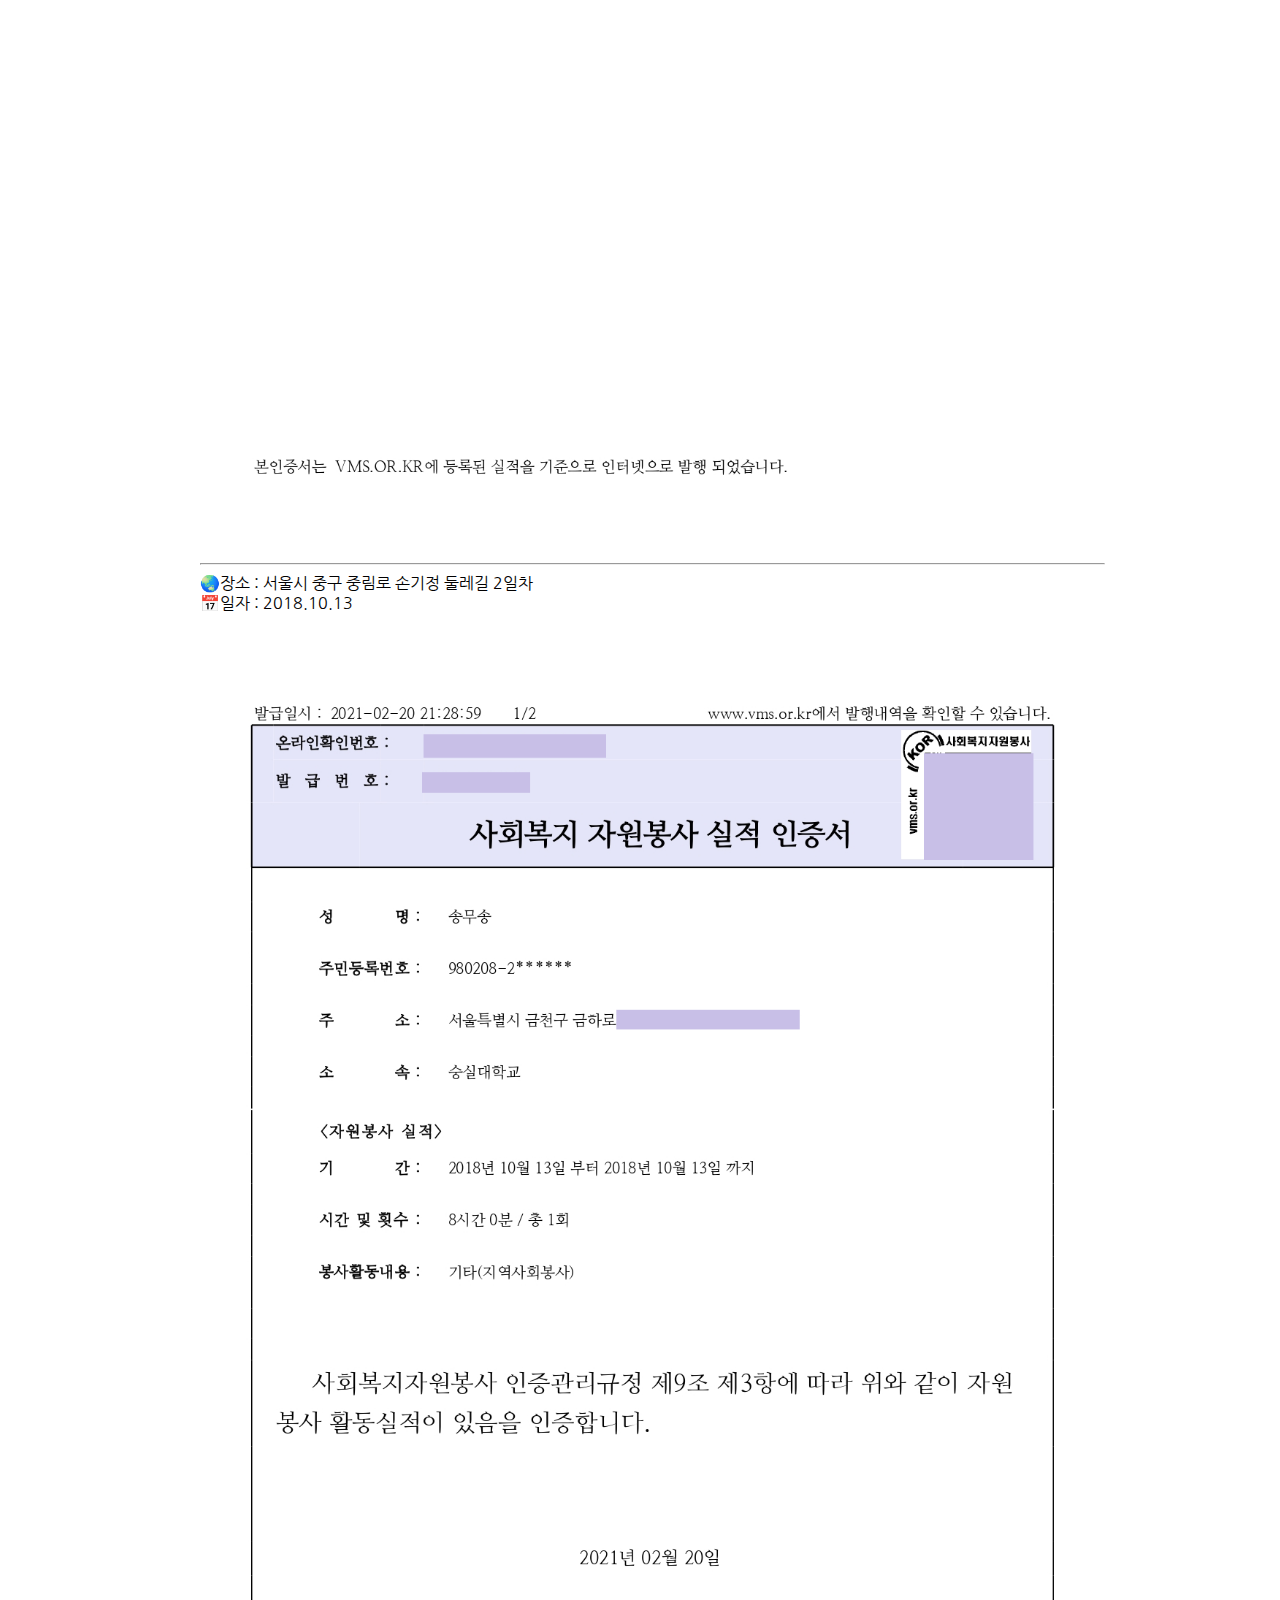
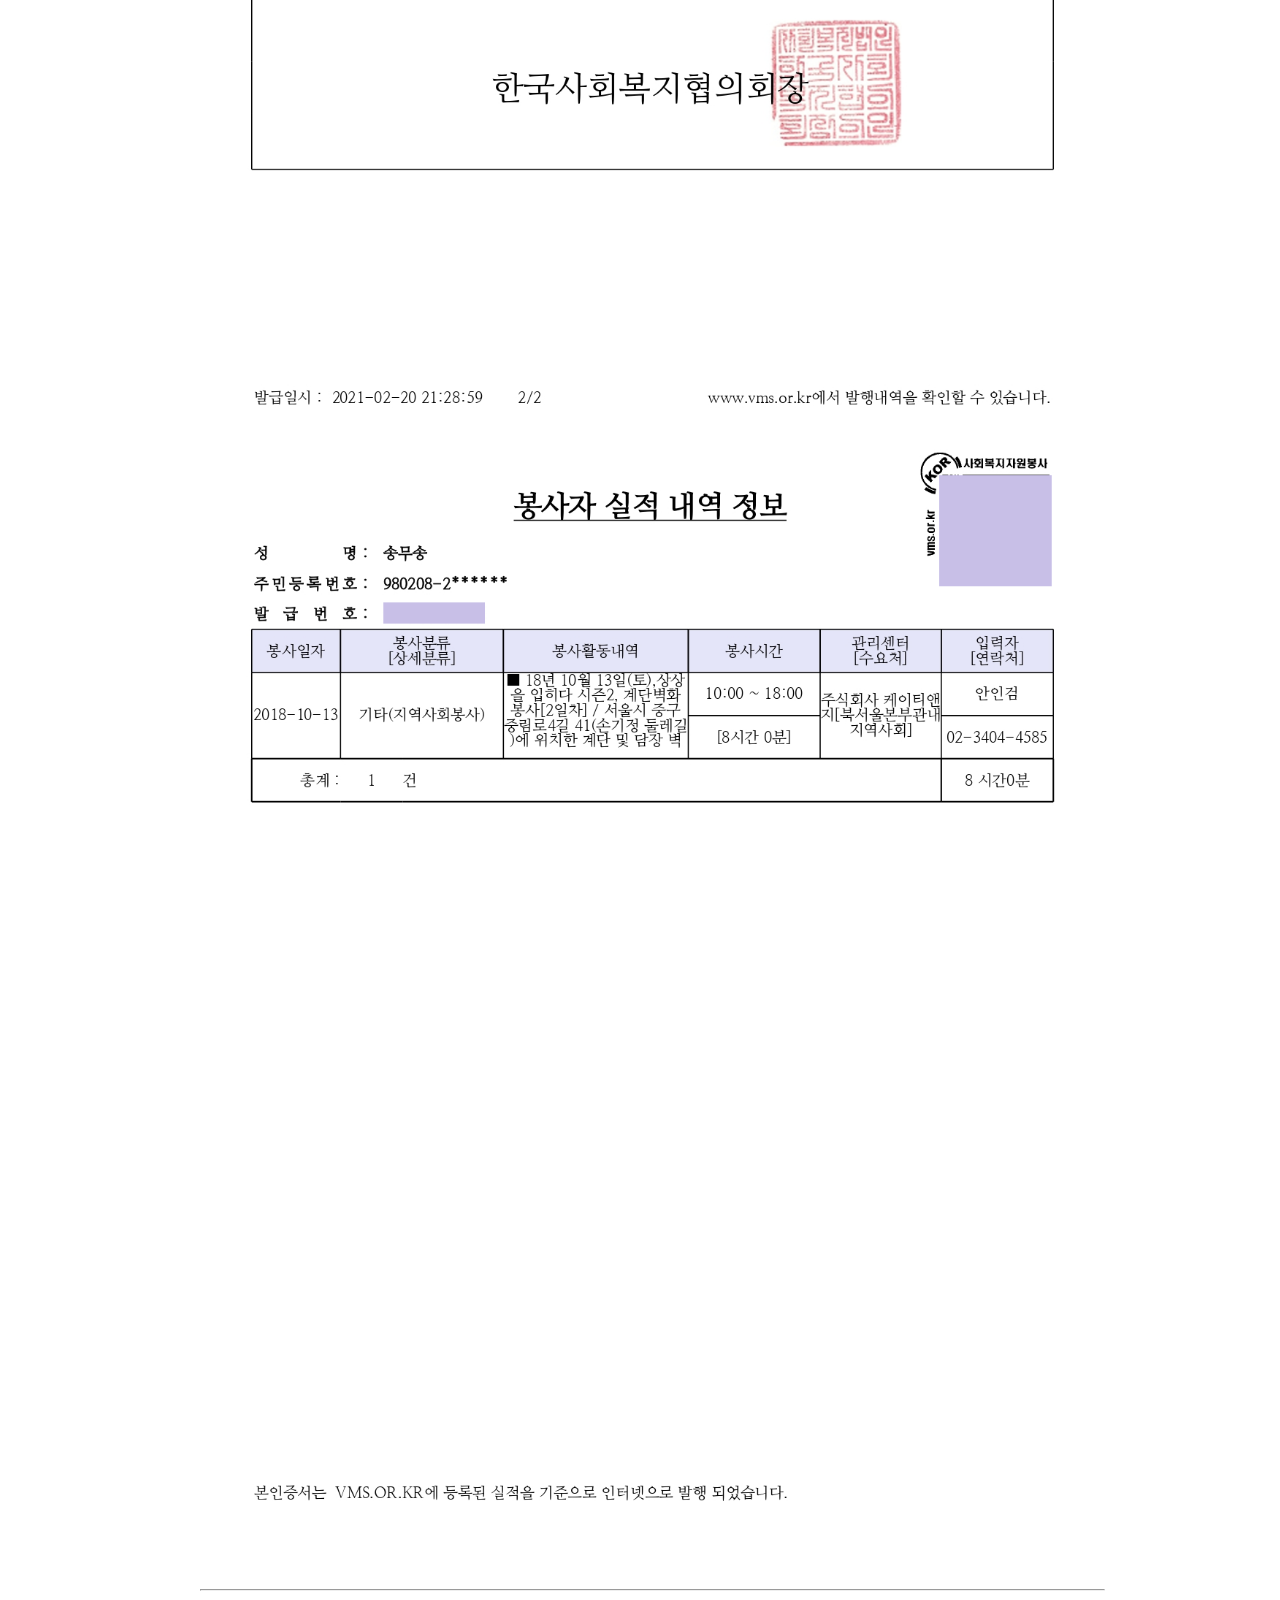
==== commit f1da75c6: "upload 20210330" ====
--- a/index.html
+++ b/index.html
@@ -130,11 +130,11 @@
                                             <li>📍 시스템 보안</li>
                                             <li>📍 컴퓨터 그래픽스</li>
                                             <li>📍 소프트웨어 프로젝트</li>
-<!--                                            <li>📍 캡스톤 디자인 종합 프로젝트1</li>-->
+                                            <!--                                            <li>📍 캡스톤 디자인 종합 프로젝트1</li>-->
                                             <li>📍 캡스톤 디자인 종합 프로젝트2</li>
-<!--                                            <li>📍 캡스톤 디자인 종합 프로젝트3</li>-->
+                                            <!--                                            <li>📍 캡스톤 디자인 종합 프로젝트3</li>-->
                                             <li>📍 소프트웨어 특강1</li>
-<!--                                            <li>📍 소프트웨어 특강2</li>-->
+                                            <!--                                            <li>📍 소프트웨어 특강2</li>-->
                                         </ol>
                                     </div>
                                 </div>
@@ -236,7 +236,7 @@
                                         * 포트폴리오제작 및 발표<br/>
                                         - 프로젝트 주제 예 : 공공 API를 사용한 네이티브 앱, 위치기반 앱 등 기타 클라이어언트/서버 프로그램
                                         <br/><br/>
-                                        <a href="https://www.lectopia.com/main/index.php?behavior=main">해당 교육기관 바로가기</a>
+<!--                                        <a href="https://www.lectopia.com/main/index.php?behavior=main">해당 교육기관 바로가기</a>-->
                                     </div>
                                 </div>
                             </div>
@@ -363,6 +363,7 @@
                                         <a href="https://instagram.com/finevillagessu?igshid=32xdooqdrr3b">
                                             <i class="fab fa-instagram"></i> 화인부락 공식 인스타그램
                                         </a>
+                                        <p>2019년에 직접 기획 및 운영한 행사들의 타임라인 입니다.😁</p>
                                         <table class="table table-sm table-borderless">
                                             <tbody>
                                             <tr>
@@ -520,7 +521,7 @@
                     </li>
                     <li>
                         사당종합복지관 초등생 미술 멘토링
-<!--                        <i class="fas fa-search"></i>-->
+                        <!--                        <i class="fas fa-search"></i>-->
                         <br/>(2017.04~2017.06)
                     </li>
                 </ul>
@@ -535,19 +536,21 @@
                 <ul>
                     <li>
                         춘계 학술대회 동상 [ 스니핑 기술을 이용한 데이터 통신 프로토콜 분석 및 시각화에 대한 연구]
-                        <a href="#" data-toggle="modal" data-target="#AwardTCPModal"><i class="fas fa-search" ></i></a>
+                        <a href="#" data-toggle="modal" data-target="#AwardTCPModal"><i class="fas fa-search"></i></a>
                         <div class="modal fade" id="AwardTCPModal" tabindex="-1" role="dialog"
                              aria-labelledby="AwardTCPModalLabel"
                              aria-hidden="true">
                             <div class="modal-dialog  modal-dialog-centered modal-dialog-scrollable" role="document">
                                 <div class="modal-content">
-                                    <div class="modal-header"><h5 class="modal-title" id="AwardTCPModalLabel">📜 동상 수상</h5>
-                                        <button type="button" class="close" data-dismiss="modal"
-                                                aria-label="Close"><span
-                                                aria-hidden="true">&times;</span></button>
-                                    </div>
-                                    <div class="modal-body">
-                                        깃허브 바로가기 👉 <a href="https://github.com/moosongsong/JAVA_Project_WireSSU"><i class="fab fa-github"></i></a>
+                                    <div class="modal-header"><h5 class="modal-title" id="AwardTCPModalLabel">📜 동상
+                                        수상</h5>
+                                        <button type="button" class="close" data-dismiss="modal"
+                                                aria-label="Close"><span
+                                                aria-hidden="true">&times;</span></button>
+                                    </div>
+                                    <div class="modal-body">
+                                        깃허브 바로가기 👉 <a href="https://github.com/moosongsong/JAVA_Project_WireSSU"><i
+                                            class="fab fa-github"></i></a>
                                         <hr/>
                                         <img src="portfolioDir/prize/award.jpg" style="width: 100%" alt="no image">
                                     </div>
@@ -558,13 +561,15 @@
                     </li>
                     <li>
                         학부 우수 장학금 (2018년 2학기)
-                        <a href="#" data-toggle="modal" data-target="#Award2018_2Modal"><i class="fas fa-search" ></i></a>
+                        <a href="#" data-toggle="modal" data-target="#Award2018_2Modal"><i
+                                class="fas fa-search"></i></a>
                         <div class="modal fade" id="Award2018_2Modal" tabindex="-1" role="dialog"
                              aria-labelledby="Award2018_2ModalLabel"
                              aria-hidden="true">
                             <div class="modal-dialog  modal-dialog-centered modal-dialog-scrollable" role="document">
                                 <div class="modal-content">
-                                    <div class="modal-header"><h5 class="modal-title" id="Award2018_2ModalLabel">📜 장학금 내역</h5>
+                                    <div class="modal-header"><h5 class="modal-title" id="Award2018_2ModalLabel">📜 장학금
+                                        내역</h5>
                                         <button type="button" class="close" data-dismiss="modal"
                                                 aria-label="Close"><span
                                                 aria-hidden="true">&times;</span></button>
@@ -579,13 +584,15 @@
                     </li>
                     <li>
                         백마 성적 우수 장학금 (2018년 1학기)
-                        <a href="#" data-toggle="modal" data-target="#Award2018_1Modal"><i class="fas fa-search" ></i></a>
+                        <a href="#" data-toggle="modal" data-target="#Award2018_1Modal"><i
+                                class="fas fa-search"></i></a>
                         <div class="modal fade" id="Award2018_1Modal" tabindex="-1" role="dialog"
                              aria-labelledby="Award2018_1ModalLabel"
                              aria-hidden="true">
                             <div class="modal-dialog  modal-dialog-centered modal-dialog-scrollable" role="document">
                                 <div class="modal-content">
-                                    <div class="modal-header"><h5 class="modal-title" id="Award2018_1ModalLabel">📜 장학금 내역</h5>
+                                    <div class="modal-header"><h5 class="modal-title" id="Award2018_1ModalLabel">📜 장학금
+                                        내역</h5>
                                         <button type="button" class="close" data-dismiss="modal"
                                                 aria-label="Close"><span
                                                 aria-hidden="true">&times;</span></button>
@@ -600,13 +607,15 @@
                     </li>
                     <li>
                         백마 성적 우수 장학금 (2017년 2학기)
-                        <a href="#" data-toggle="modal" data-target="#Award2017_2Modal"><i class="fas fa-search" ></i></a>
+                        <a href="#" data-toggle="modal" data-target="#Award2017_2Modal"><i
+                                class="fas fa-search"></i></a>
                         <div class="modal fade" id="Award2017_2Modal" tabindex="-1" role="dialog"
                              aria-labelledby="Award2017_2ModalLabel"
                              aria-hidden="true">
                             <div class="modal-dialog  modal-dialog-centered modal-dialog-scrollable" role="document">
                                 <div class="modal-content">
-                                    <div class="modal-header"><h5 class="modal-title" id="Award2017_2ModalLabel">📜 장학금 내역</h5>
+                                    <div class="modal-header"><h5 class="modal-title" id="Award2017_2ModalLabel">📜 장학금
+                                        내역</h5>
                                         <button type="button" class="close" data-dismiss="modal"
                                                 aria-label="Close"><span
                                                 aria-hidden="true">&times;</span></button>
@@ -621,13 +630,14 @@
                     </li>
                     <li>
                         융합전공플랜 공모전 수상
-                        <a href="#" data-toggle="modal" data-target="#AwardPlanModal"><i class="fas fa-search" ></i></a>
+                        <a href="#" data-toggle="modal" data-target="#AwardPlanModal"><i class="fas fa-search"></i></a>
                         <div class="modal fade" id="AwardPlanModal" tabindex="-1" role="dialog"
                              aria-labelledby="AwardPlanModalLabel"
                              aria-hidden="true">
                             <div class="modal-dialog  modal-dialog-centered modal-dialog-scrollable" role="document">
                                 <div class="modal-content">
-                                    <div class="modal-header"><h5 class="modal-title" id="AwardPlanModalLabel">📜 장학금 내역</h5>
+                                    <div class="modal-header"><h5 class="modal-title" id="AwardPlanModalLabel">📜 장학금
+                                        내역</h5>
                                         <button type="button" class="close" data-dismiss="modal"
                                                 aria-label="Close"><span
                                                 aria-hidden="true">&times;</span></button>
@@ -655,7 +665,7 @@
                      alt="Python">
                 <img src="https://img.shields.io/badge/-Django-092E20?style=flat-square&logo=Django&logoColor=white"
                      alt="Django">
-                <img src="https://img.shields.io/badge/-C++-00599C?style=flat-square&logo=c&logoColor=white" alt="cpp">
+                <img src="https://img.shields.io/badge/-C++-00599C?style=flat-square&logo=C%2B%2B&logoColor=white" alt="cpp">
                 <img src="https://img.shields.io/badge/-HTML5-E34F26?style=flat-square&logo=HTML5&logoColor=white"
                      alt="HTML5">
                 <img src="https://img.shields.io/badge/-CSS3-1572B6?style=flat-square&logo=CSS3&logoColor=white"
@@ -687,7 +697,7 @@
                     </li>
                     <li>
                         추가 자격증
-                        <a href="#" data-toggle="modal" data-target="#LicenceModal"><i class="fas fa-search" ></i></a>
+                        <a href="#" data-toggle="modal" data-target="#LicenceModal"><i class="fas fa-search"></i></a>
                         <div class="modal fade" id="LicenceModal" tabindex="-1" role="dialog"
                              aria-labelledby="LicenceModalLabel"
                              aria-hidden="true">
@@ -708,7 +718,8 @@
                                             <li>📍 ITQ 아래한글 A등급 (2016.01)</li>
                                             <li>📍 ITQ 한글엑셀 A등급 (2016.01)</li>
                                             <li>📍 ITQ 한글엑세스 A등급 (2015.12)</li>
-                                            <li><img src="portfolioDir/lisence/report_page-0001.jpg" style="width: 100%" alt="no image"></li>
+                                            <li><img src="portfolioDir/lisence/report_page-0001.jpg" style="width: 100%"
+                                                     alt="no image"></li>
                                         </ol>
                                     </div>
                                 </div>
@@ -728,6 +739,54 @@
                 <h5>💾 Projects</h5>
             </div>
         </div>
+
+        <div class="row contents">
+            <div class="col-12 col-md-6">
+                <img src="portfolioDir/projectImages/online_exhibtion.png" class="rounded image_profile"
+                     alt="no image">
+            </div>
+            <div class="col-12 col-md-6">
+                <h6>ARTA : 사용자 맞춤형 온라인 전시회
+                    <a href="https://github.com/moosongsong/OnlineExhibition_ver1"> <i class="fab fa-github"></i></a>
+                    <a href="http://fine-village.co.kr/"> <i class="fas fa-laptop"></i>👈 Live Server</a>
+                </h6>
+                <ol>
+                    <li>
+                        프로젝트 기간 : 2021.03 ~ 2020.06
+                    </li>
+                    <li>
+                        사용 기술 :
+                        <img src="https://img.shields.io/badge/-HTML5-E34F26?style=flat-square&logo=HTML5&logoColor=white"
+                             alt="HTML5">
+                        <img src="https://img.shields.io/badge/-CSS3-1572B6?style=flat-square&logo=CSS3&logoColor=white"
+                             alt="CSS">
+                        <img src="https://img.shields.io/badge/-Bootstrap-563D7C?style=flat-square&logo=Bootstrap&logoColor=white"
+                             alt="Bootstrap">
+                        <img src="https://img.shields.io/badge/-SQLite-003B57?style=flat-square&logo=SQLite&logoColor=white"
+                             alt="SQLite">
+                        <img src="https://img.shields.io/badge/-Python3-3776AB?style=flat-square&logo=Python&logoColor=white"
+                             alt="Python">
+                        <img src="https://img.shields.io/badge/-Django-092E20?style=flat-square&logo=Django&logoColor=white"
+                             alt="Django">
+                        <img src="https://img.shields.io/badge/-AmazonAWS-232F3E?style=flat-square&logo=Amazon&logoColor=white"
+                             alt="AmazonAWS">
+                        <img src="https://img.shields.io/badge/-NGINX-009639?style=flat-square&logo=NGINX&logoColor=white"
+                             alt="NGINX">
+                        <img src="https://img.shields.io/badge/-Git-F05032?style=flat-square&logo=Git&logoColor=white"
+                             alt="Git">
+                        <img src="https://img.shields.io/badge/-jQuery-0769AD?style=flat-square&logo=jquery&logoColor=white"
+                             alt="jQuery">
+                        <img src="https://img.shields.io/badge/-JavaScript-F7Df1E?style=flat-square&logo=JavaScript&logoColor=black"
+                             alt="JS ES6">
+                    </li>
+                    <li style="margin-top: 10px">
+                        현재 기능 중 일부만을 릴리즈하여, 숭실대학교 중앙동아리 온라인 전시회를 위한 서비스를 제공하고 있습니다.
+                    </li>
+                </ol>
+            </div>
+        </div>
+
+        <hr style="margin-top: 0"/>
 
         <div class="row contents">
             <div class="col-12 col-md-6">
@@ -767,8 +826,9 @@
                              alt="JS ES6">
 
                     </li>
-                    <li>
+                    <li style="margin-top: 10px">
                         자영업자와 1인 가구 소비자들을 위한 마감 음식 패키징 서비스입니다.
+                    </li>
                 </ol>
             </div>
         </div>
@@ -812,7 +872,7 @@
                         <img src="https://img.shields.io/badge/-JavaScript-F7Df1E?style=flat-square&logo=JavaScript&logoColor=black"
                              alt="JS ES6">
                     </li>
-                    <li>외국 교환 프로그램에 참여하는 한국 교환학생들의 현지 생활 적응을 위한 커뮤니티</li>
+                    <li style="margin-top: 10px">외국 교환 프로그램에 참여하는 한국 교환학생들의 현지 생활 적응을 위한 커뮤니티</li>
                 </ol>
             </div>
         </div>
@@ -837,8 +897,9 @@
                         <img src="https://img.shields.io/badge/-Git-F05032?style=flat-square&logo=Git&logoColor=white"
                              alt="Git">
                     </li>
-                    <li>
+                    <li style="margin-top: 10px">
                         전문적 지식이 없는 일반인들도 쉽게 사용 및 이해할 수 있는 TCP/IP 응용 프로그램
+                    </li>
                 </ol>
             </div>
         </div>
@@ -863,7 +924,7 @@
                         <img src="https://img.shields.io/badge/-Git-F05032?style=flat-square&logo=Git&logoColor=white"
                              alt="Git">
                     </li>
-                    <li>하반기 보안 프로그래밍</li>
+                    <li style="margin-top: 10px">하반기 보안 프로그래밍</li>
                 </ol>
             </div>
         </div>
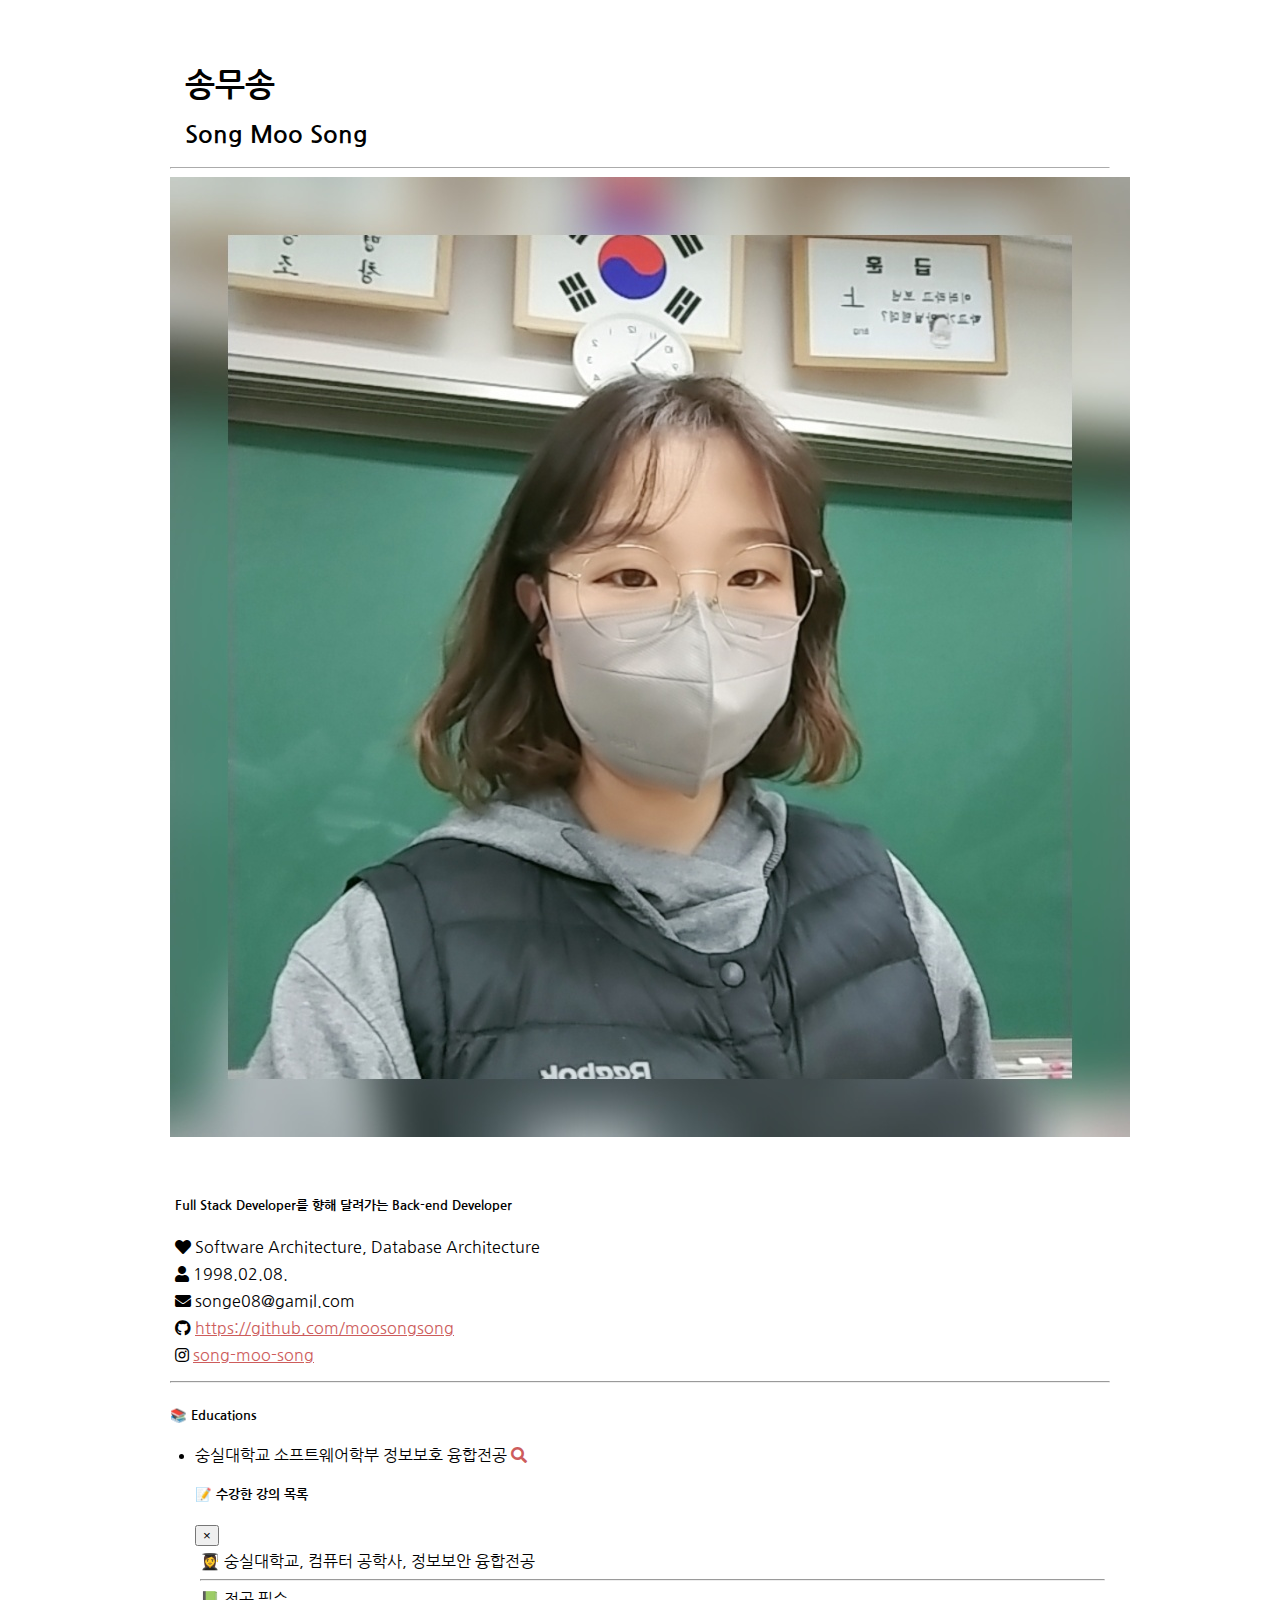
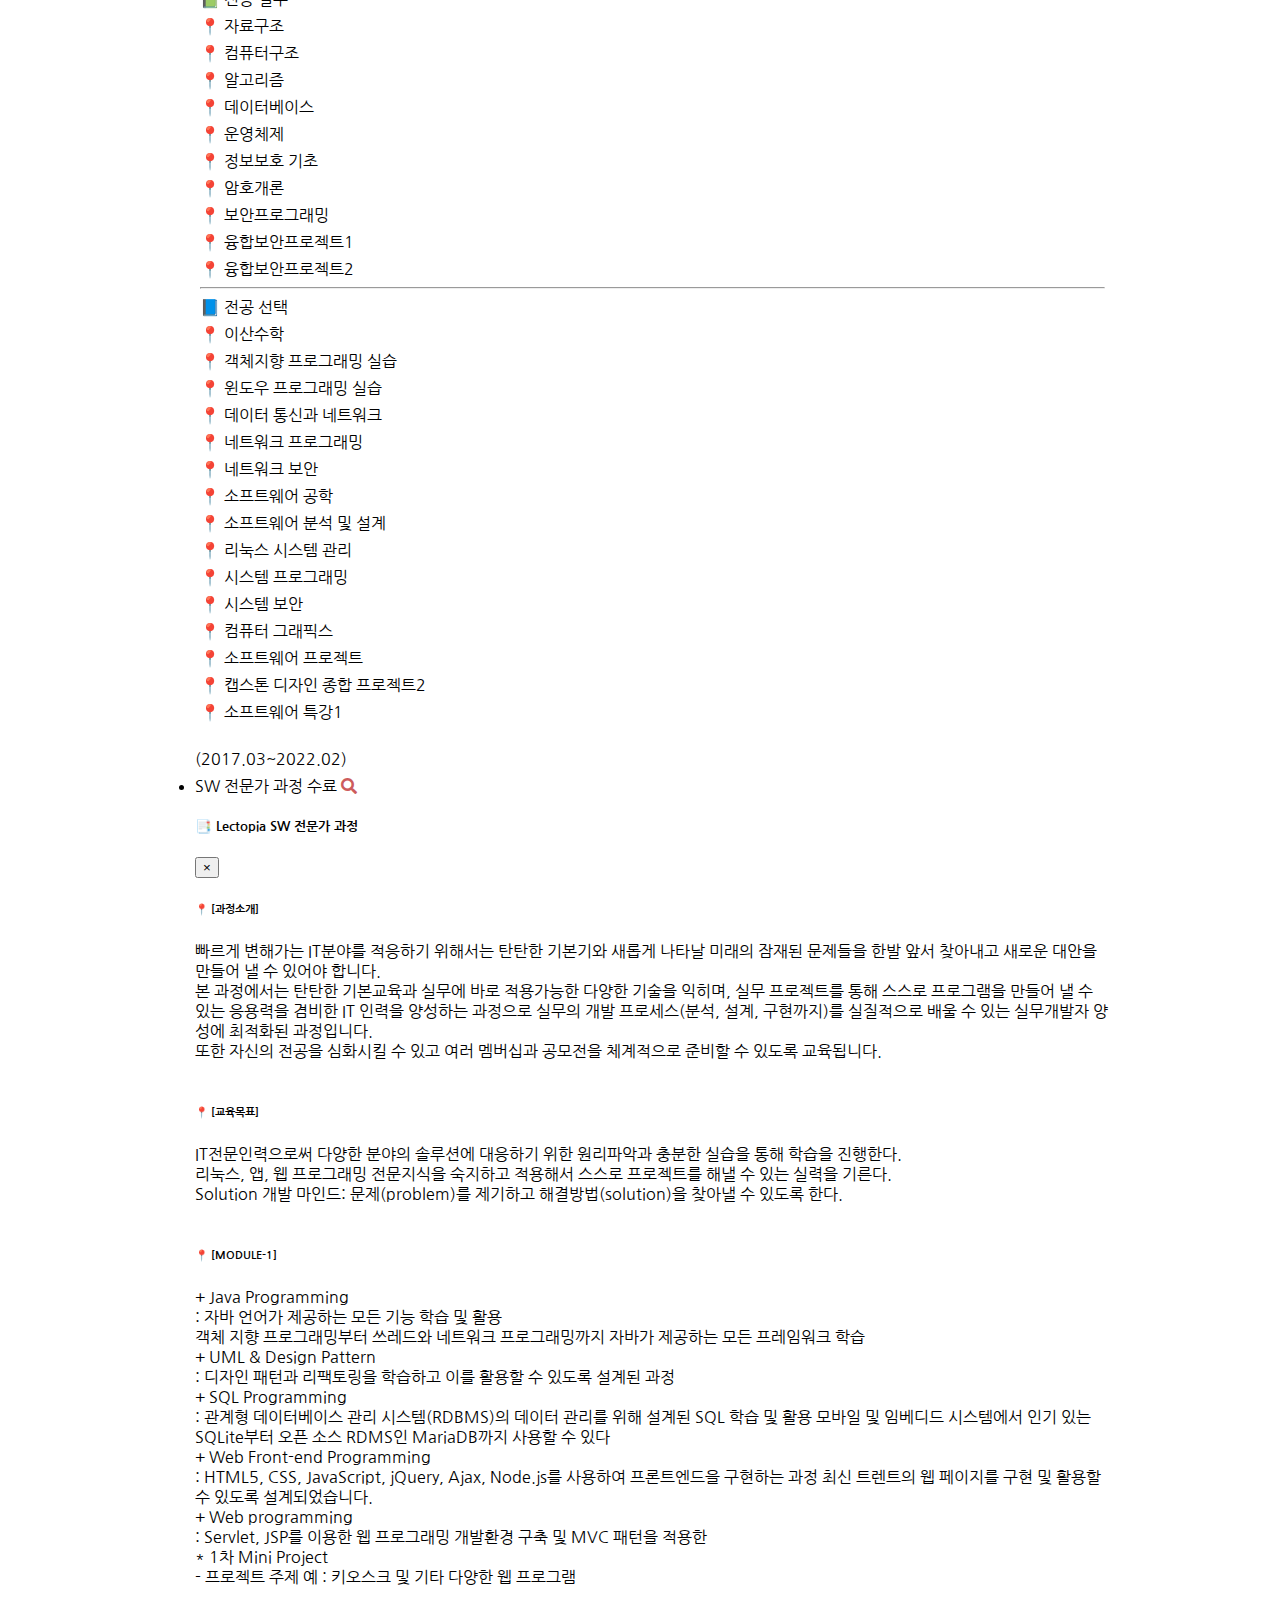
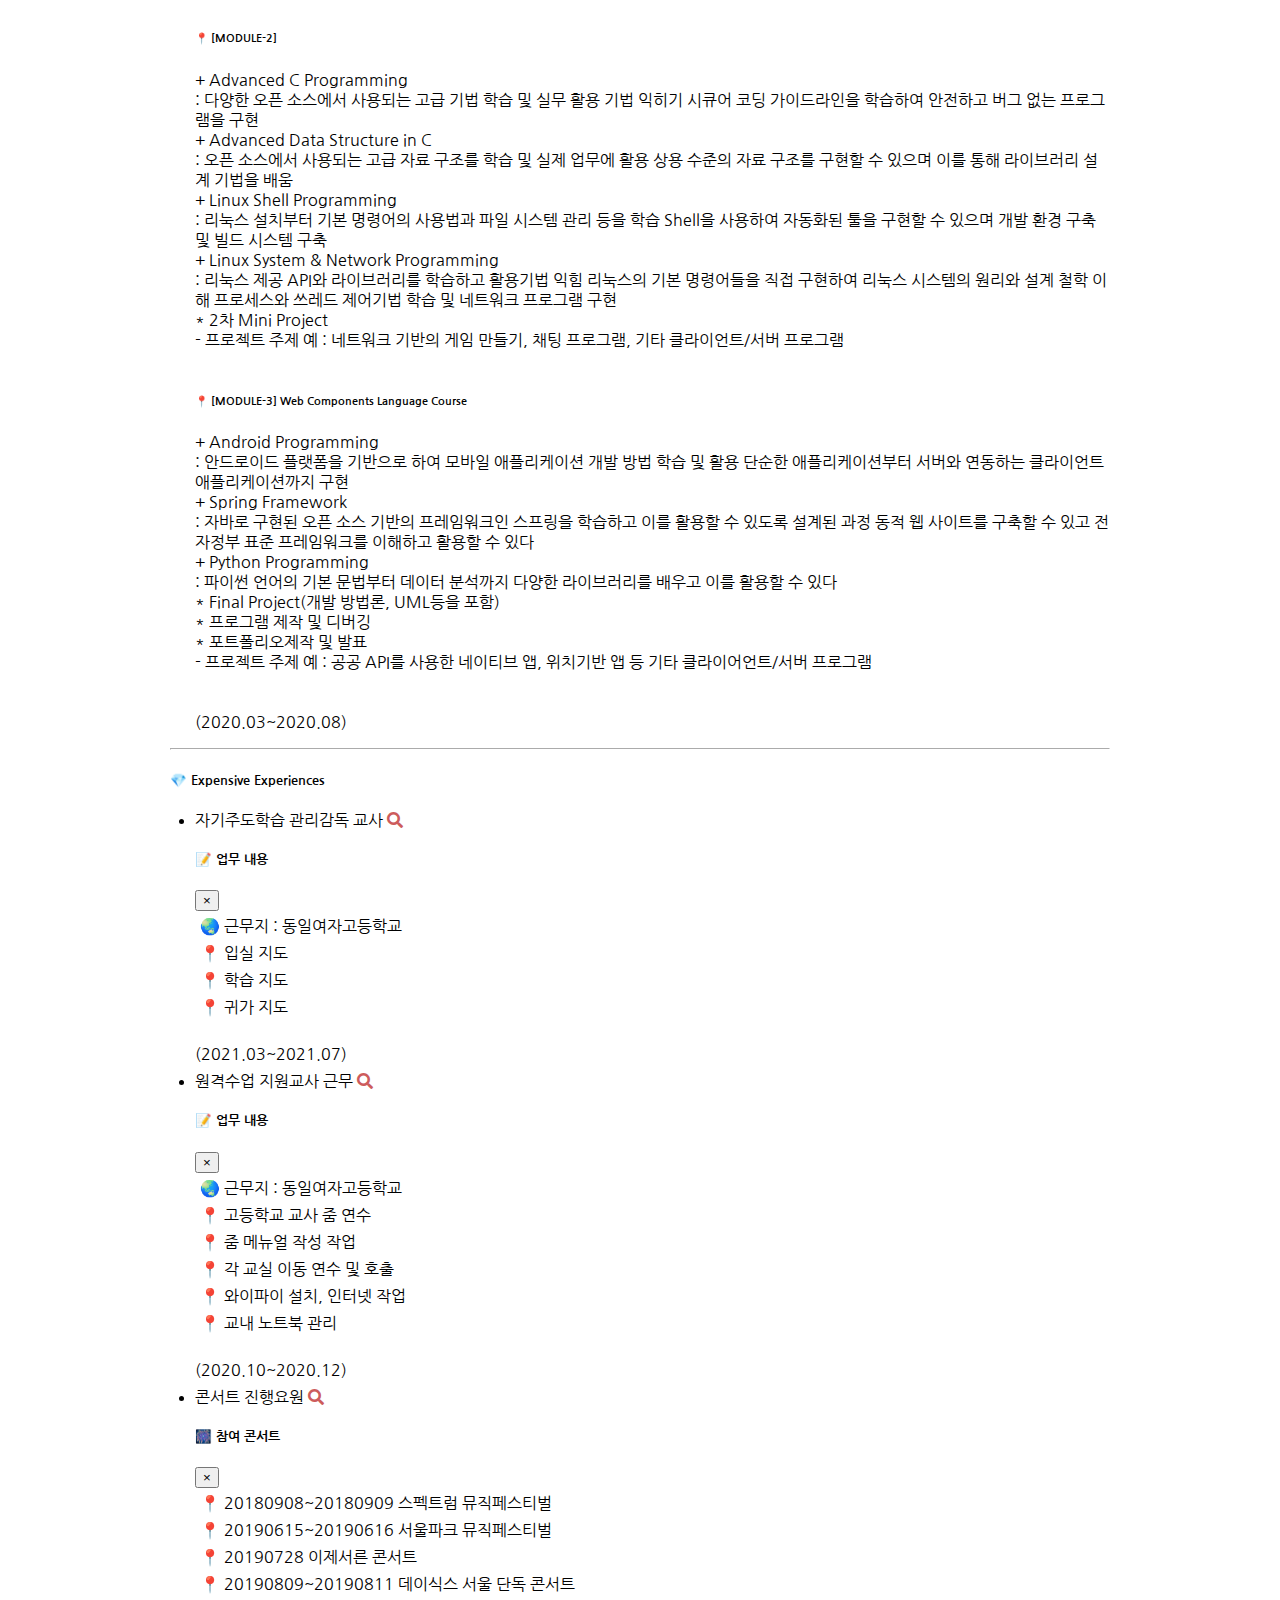
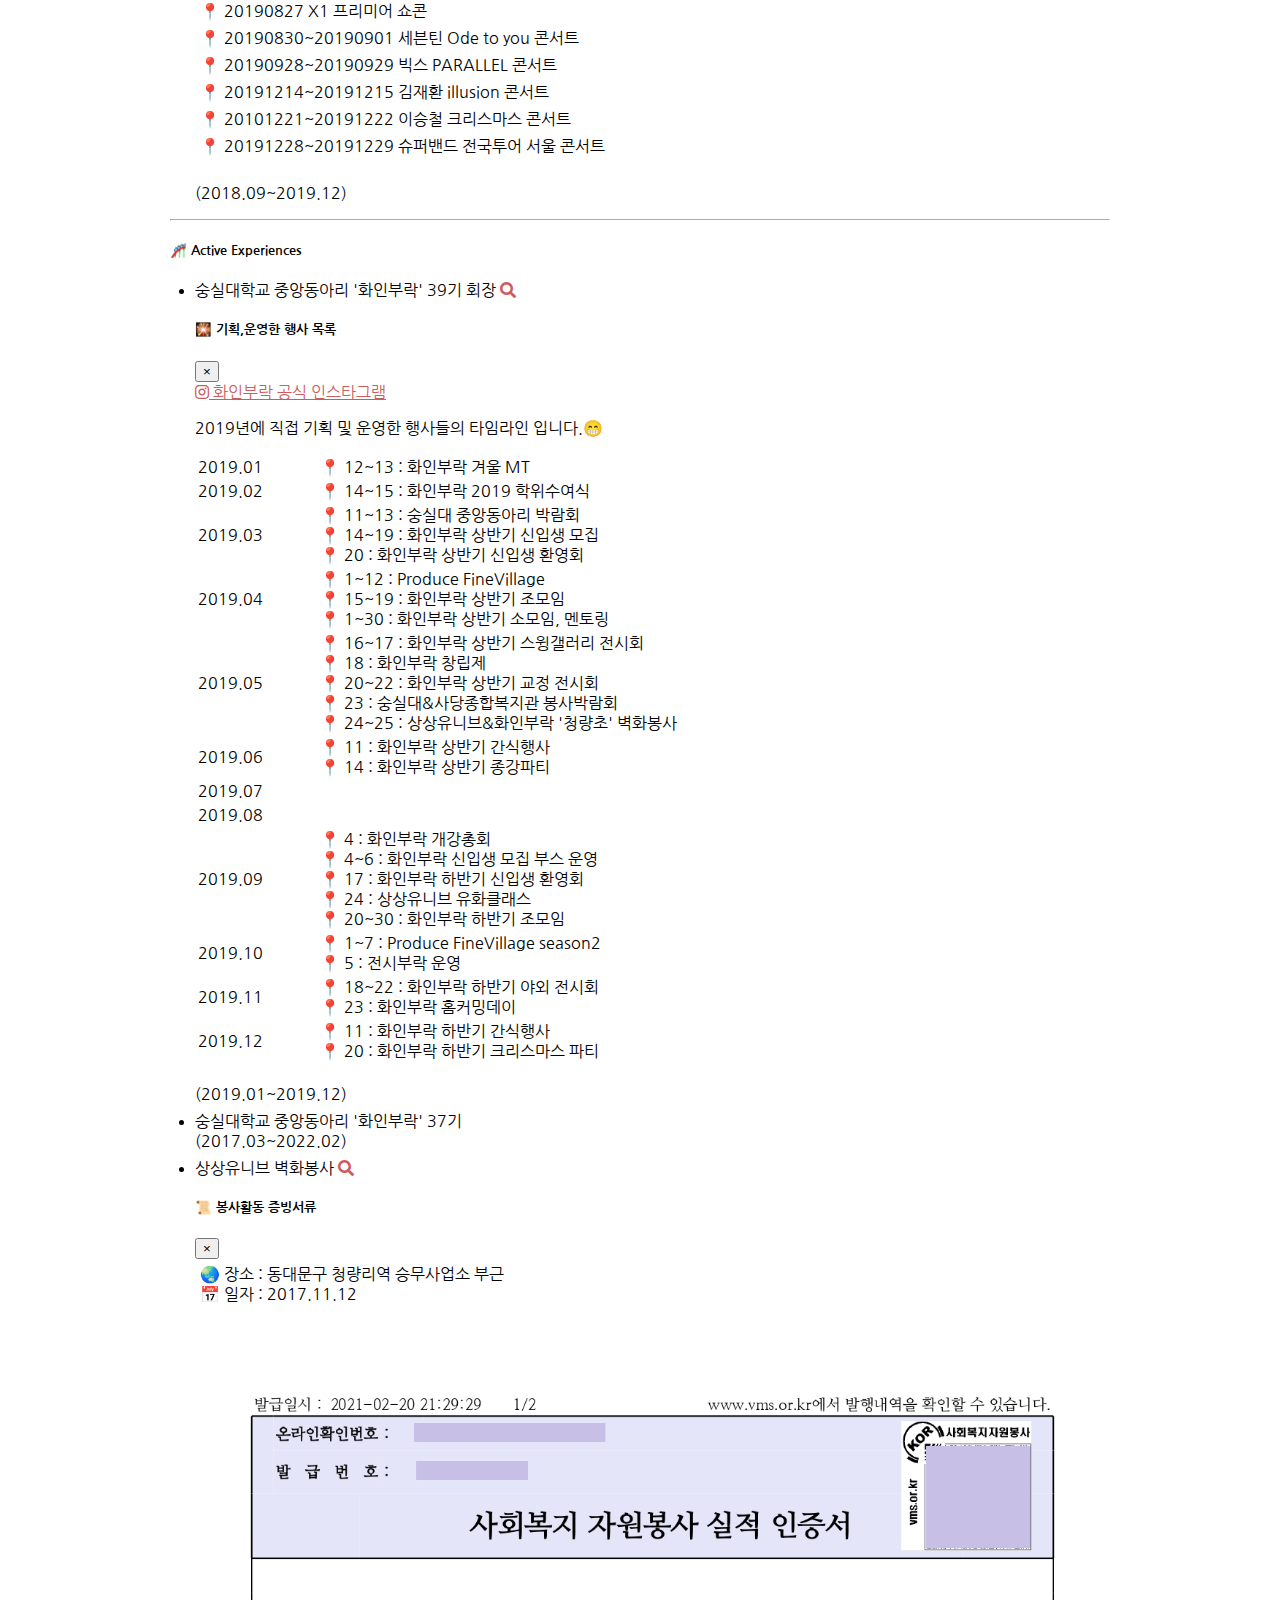
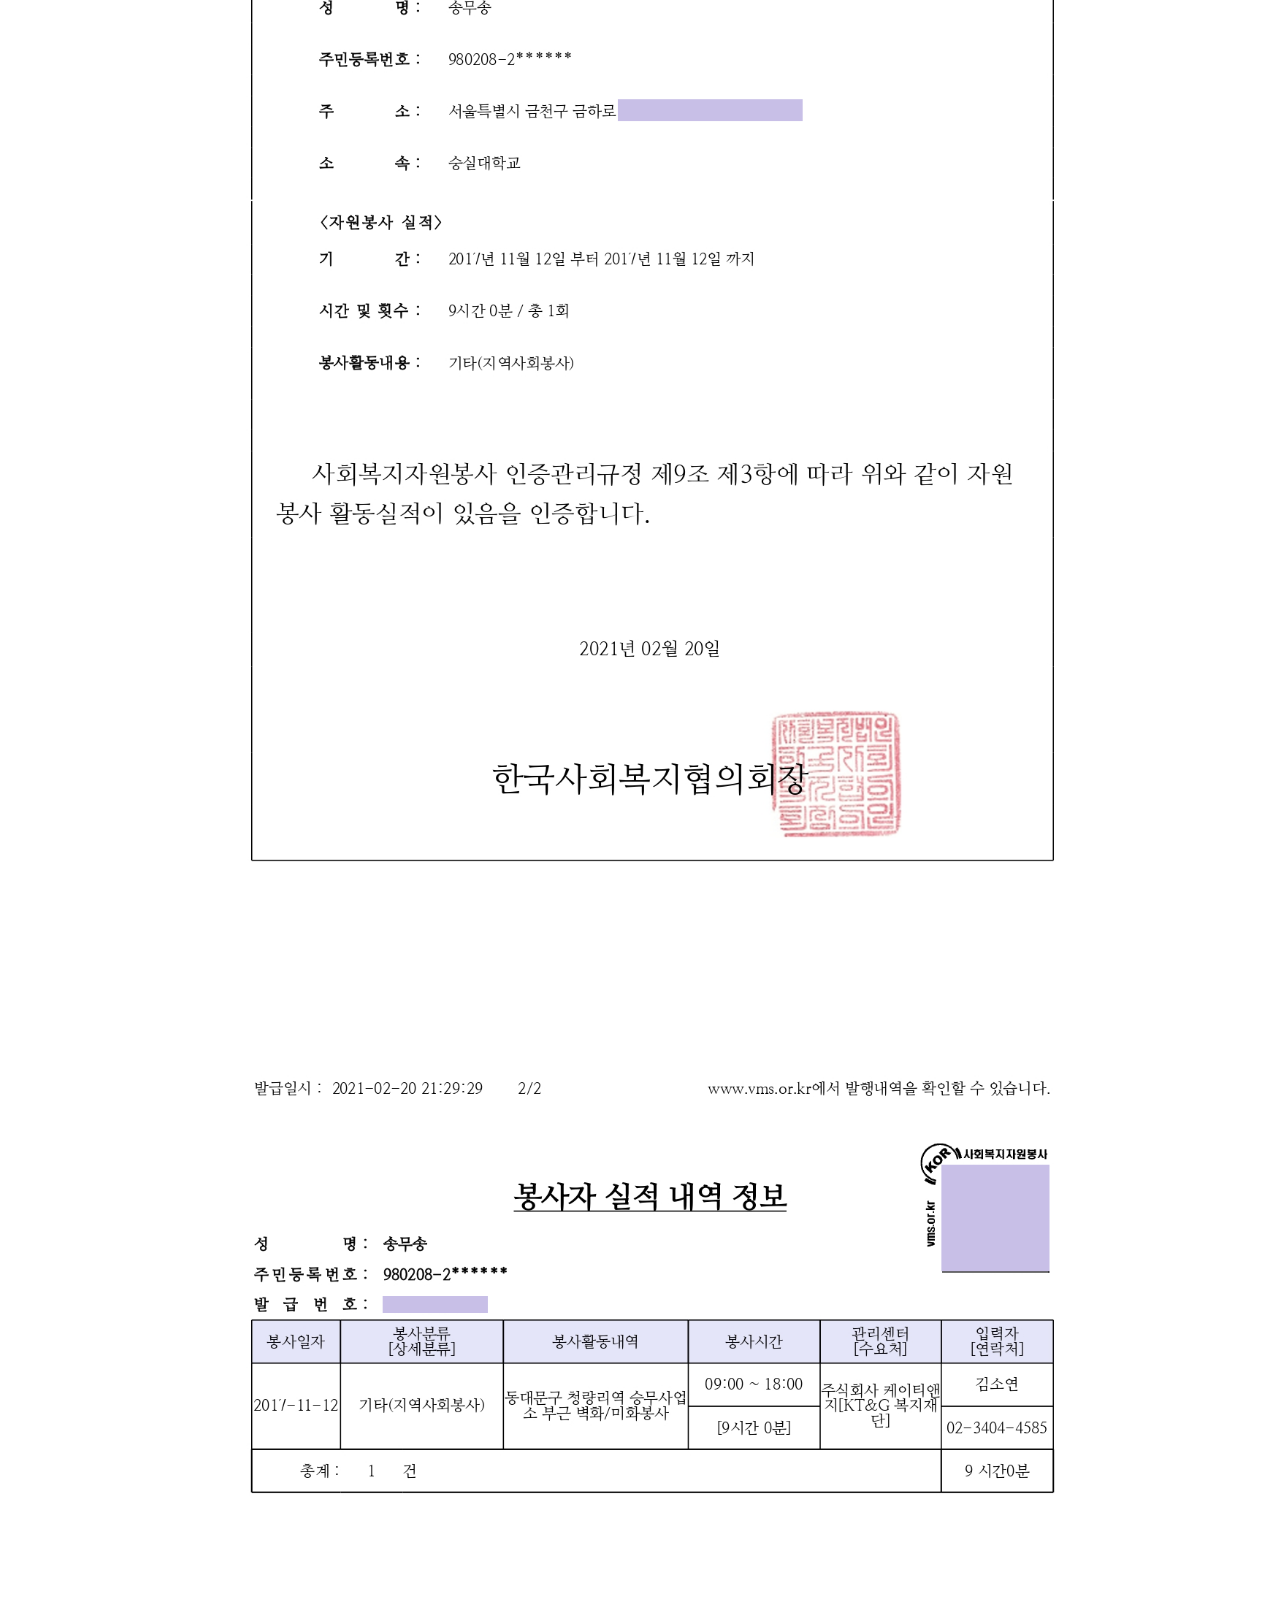
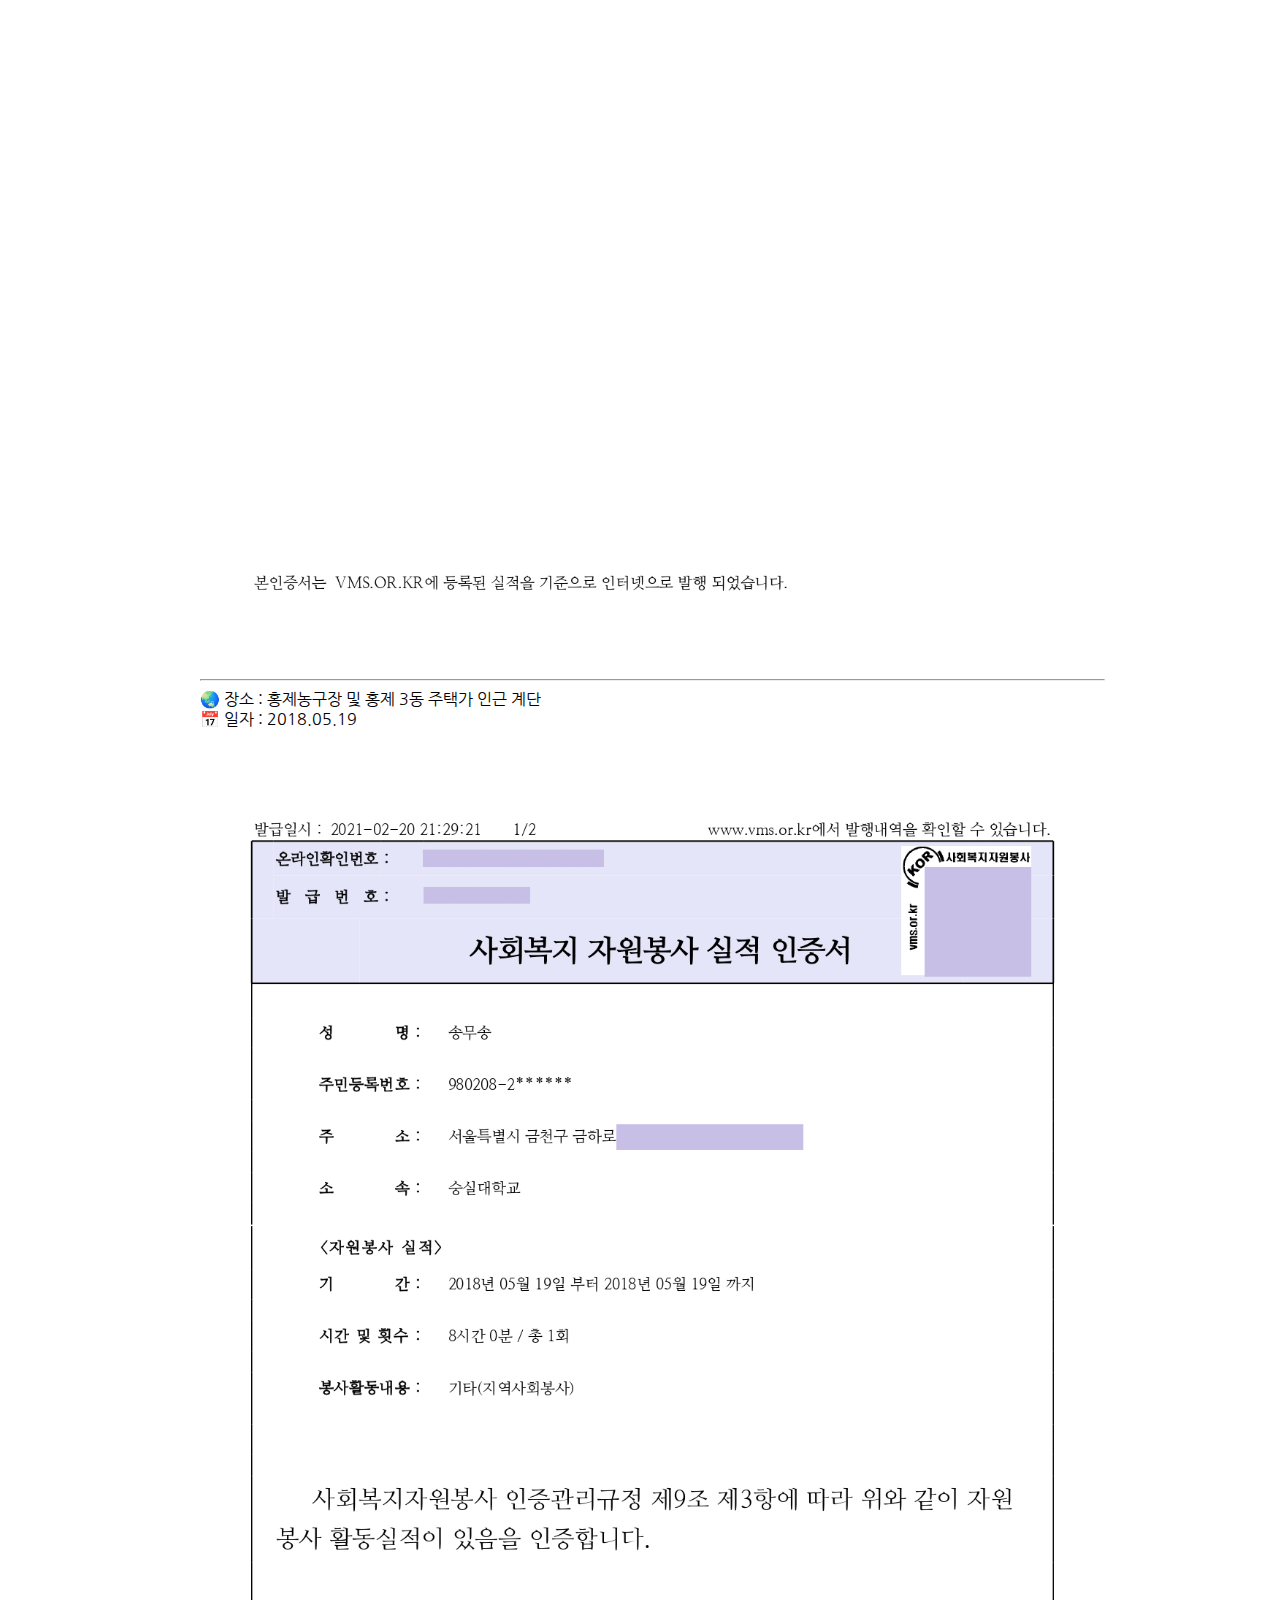
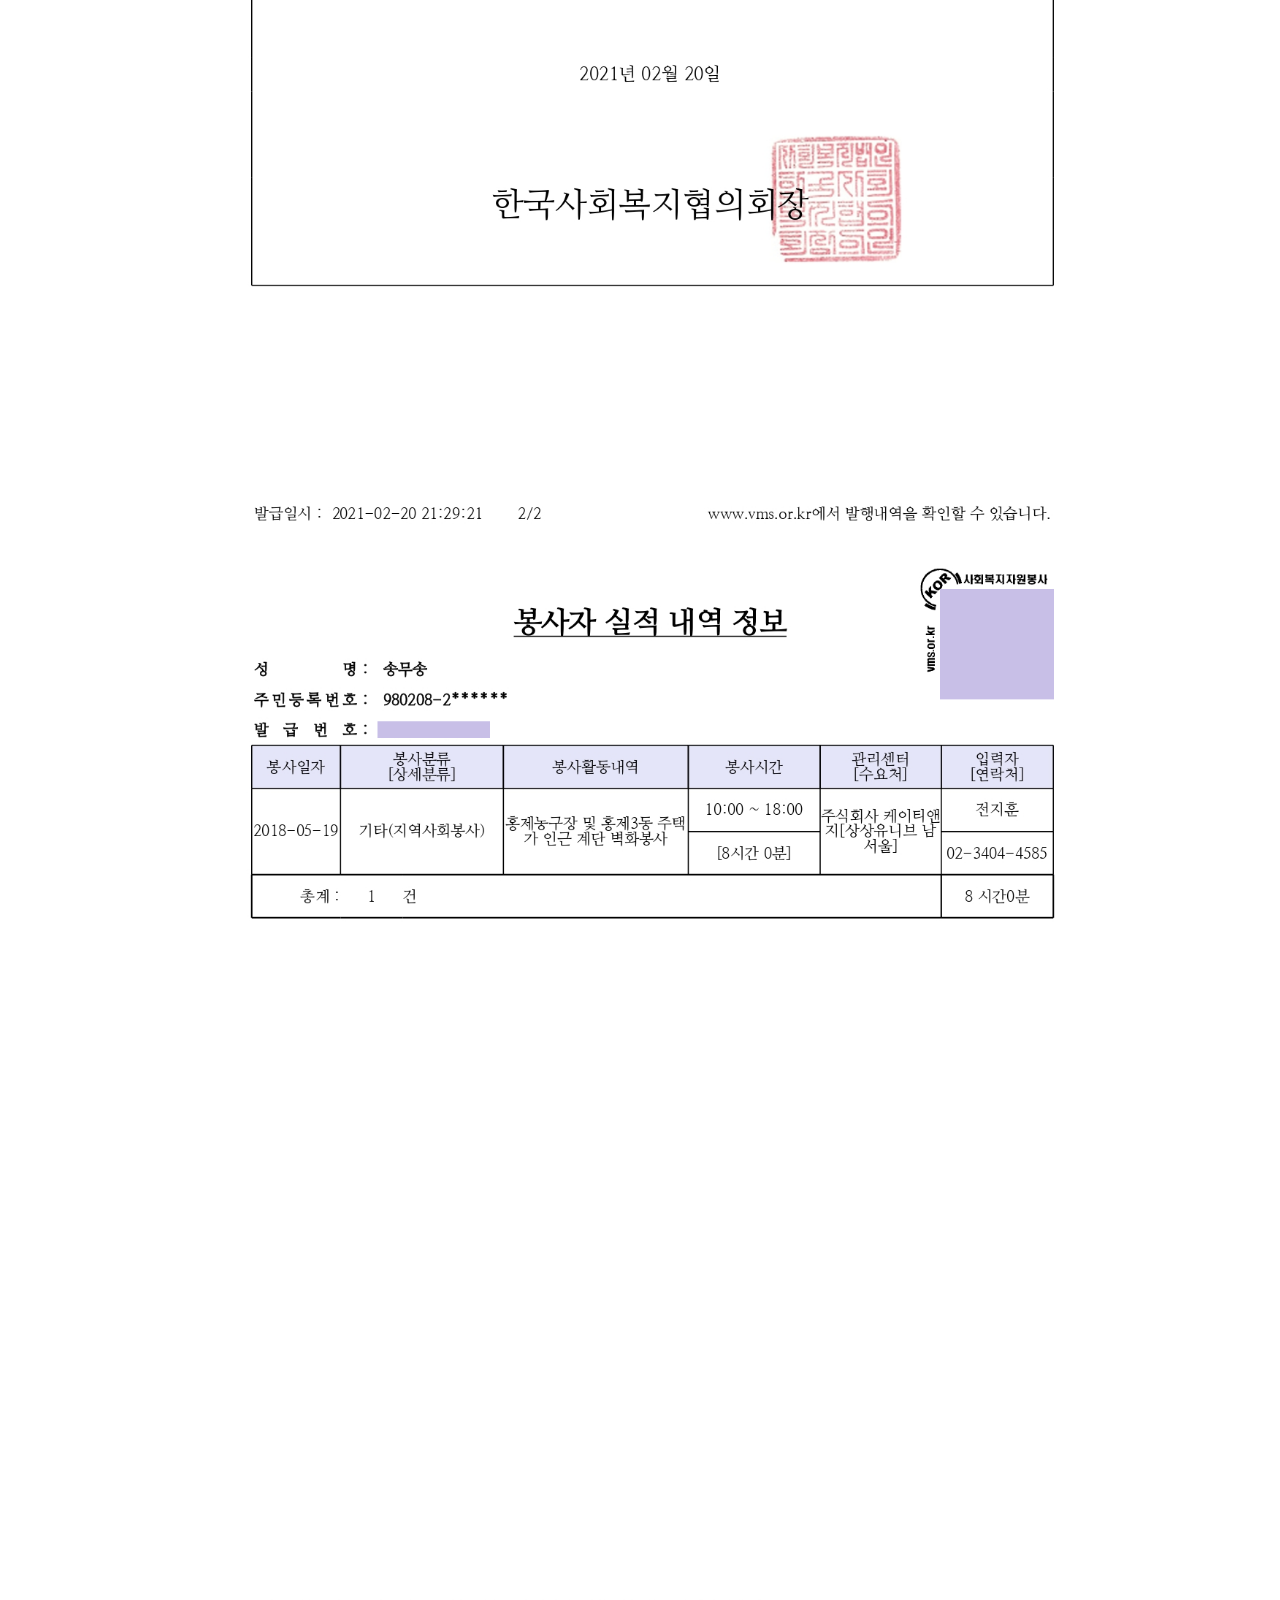
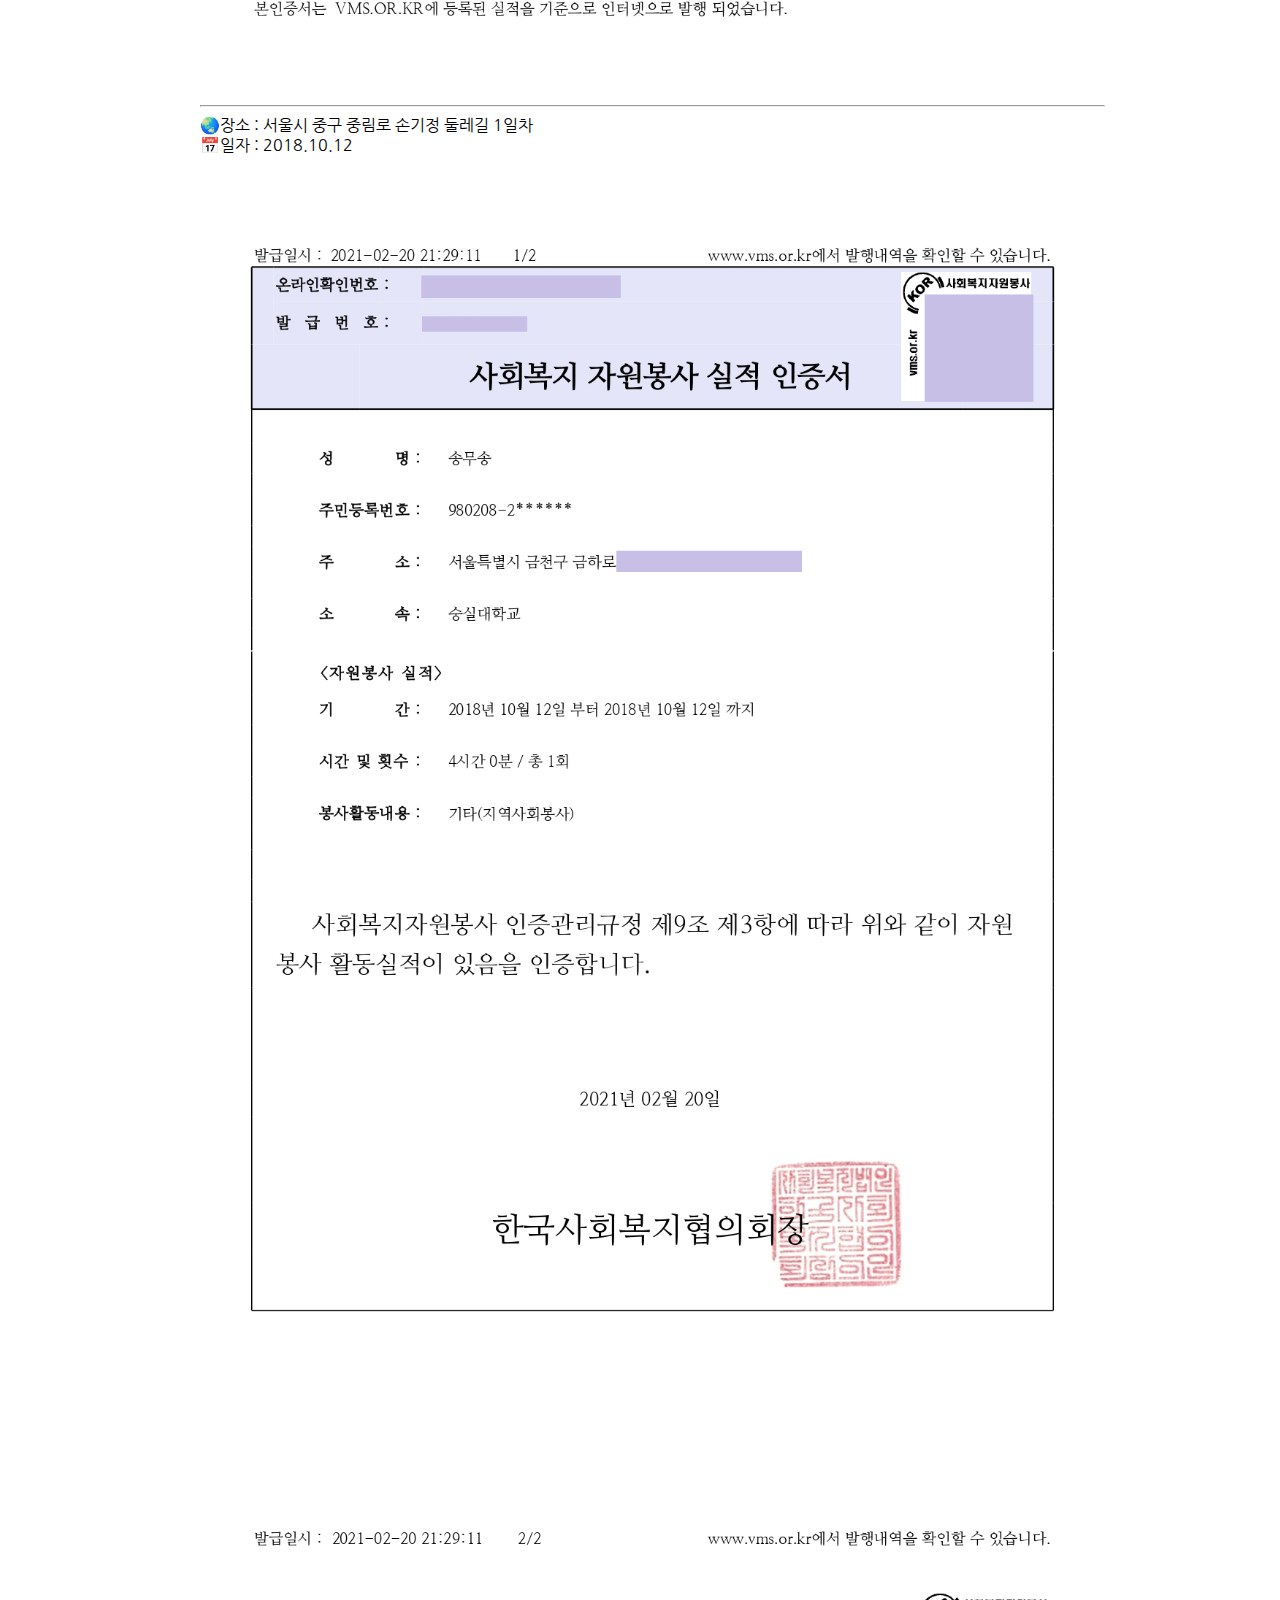
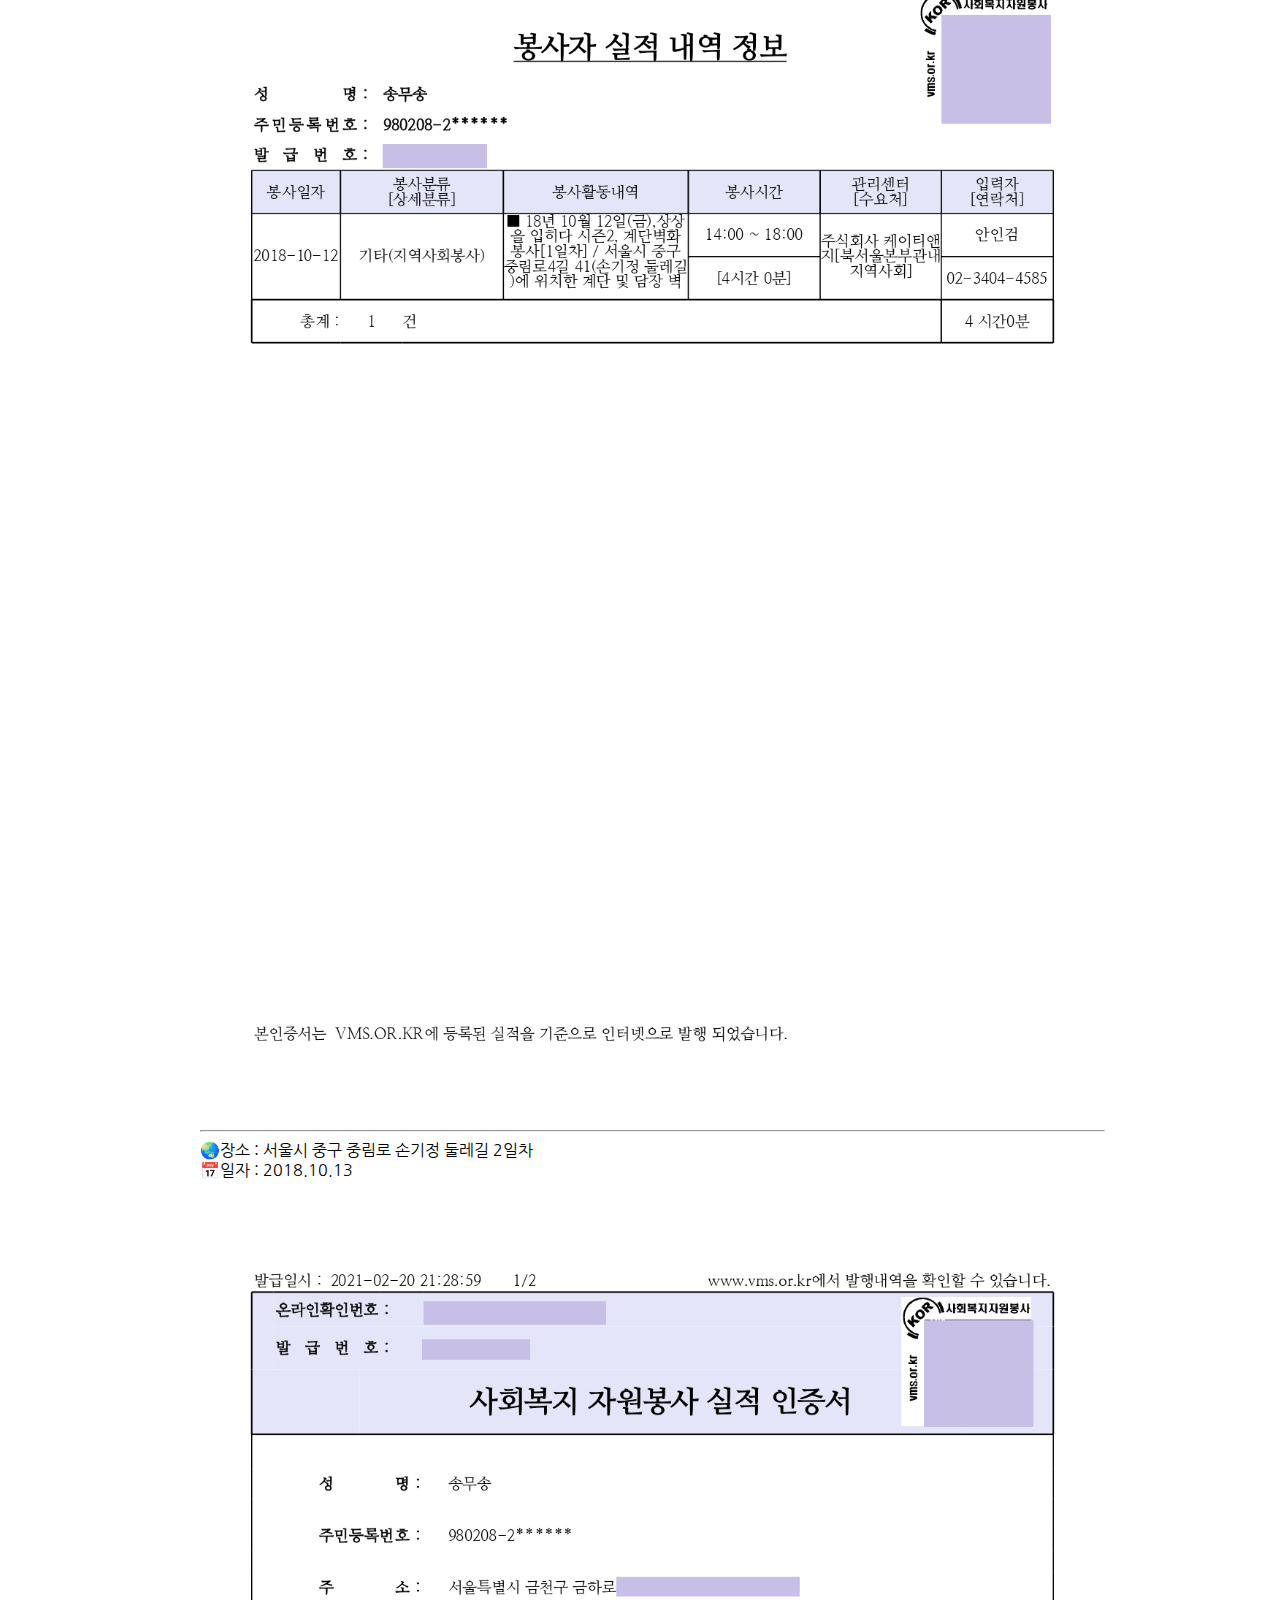
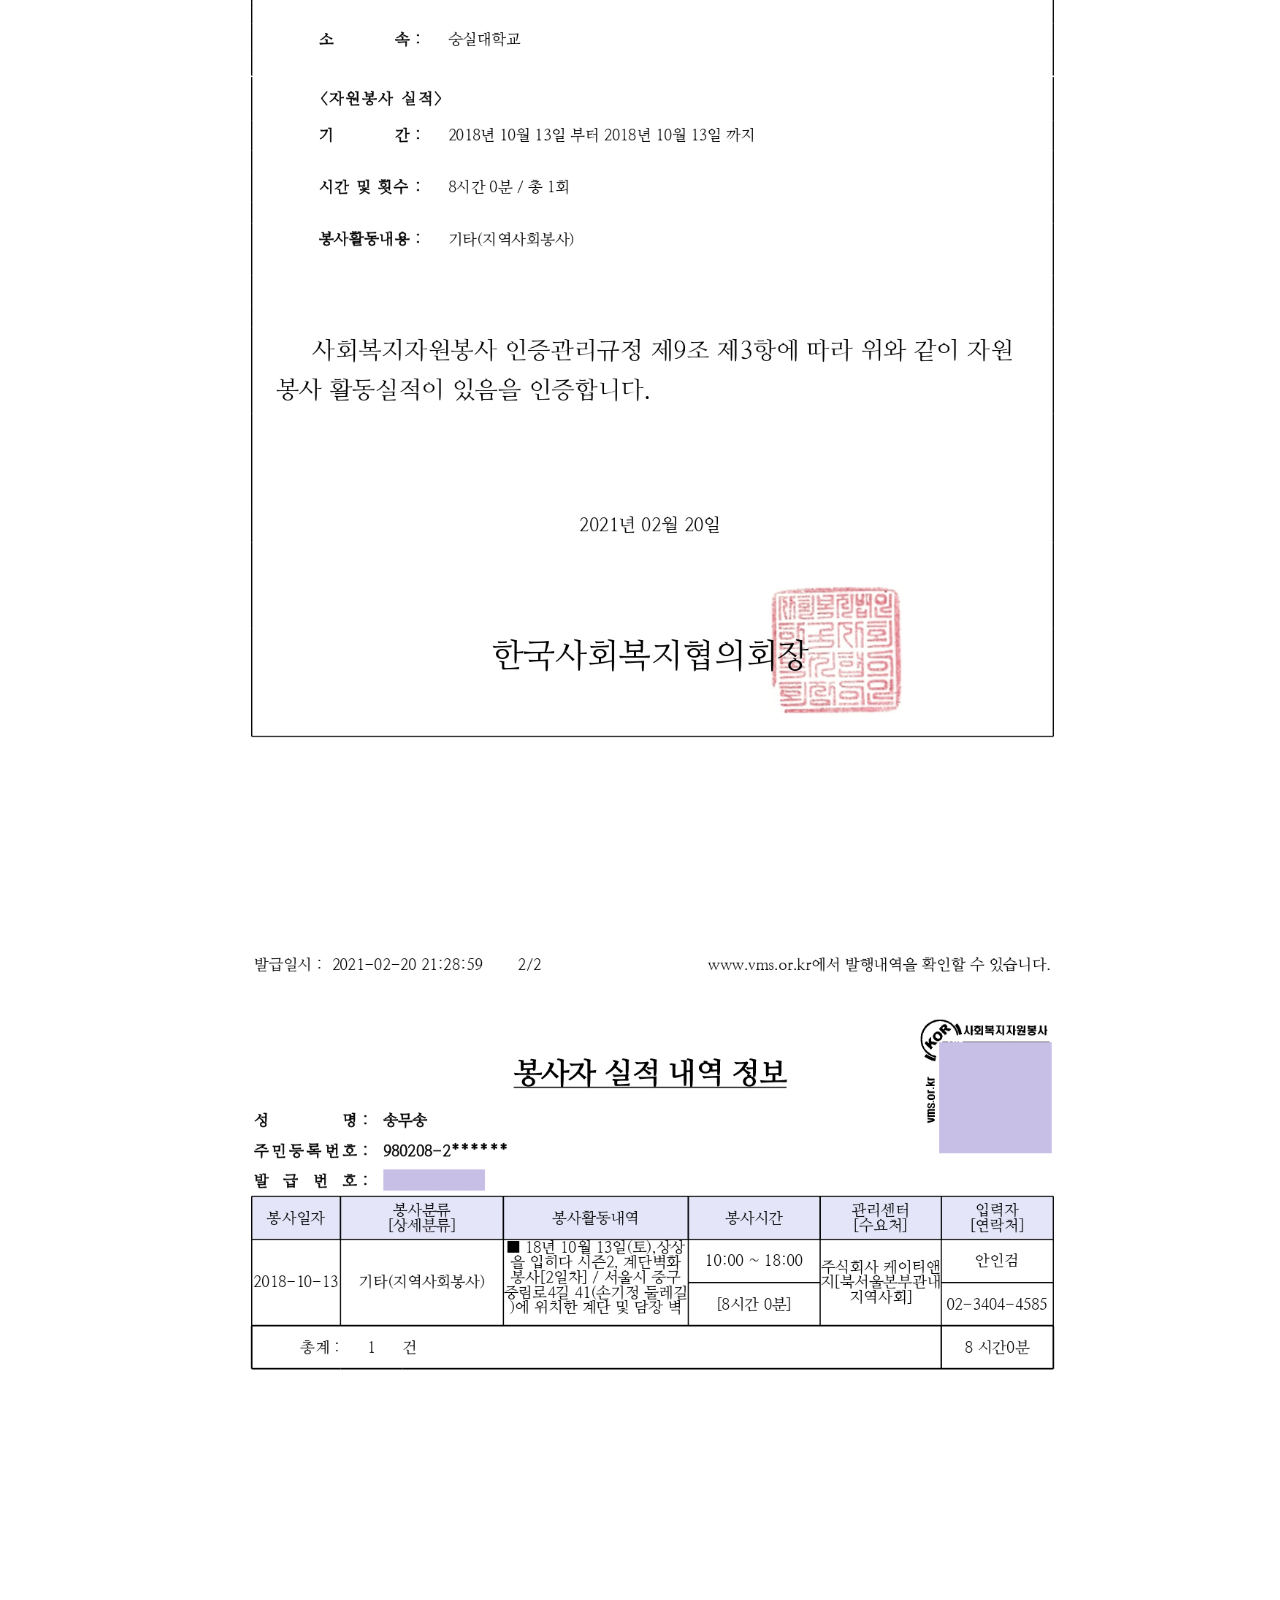
==== commit 5295ab08: "이미지 변경" ====
--- a/index.html
+++ b/index.html
@@ -45,7 +45,7 @@
 
         <div class="row profile">
             <div class="col-12 col-sm-4">
-                <img src="images/profile.png" alt="no img" class="rounded image_profile"/>
+                <img src="images/img.png" alt="no img" class="rounded image_profile"/>
             </div>
             <div class="col-12 col-sm-8">
                 <ol>
